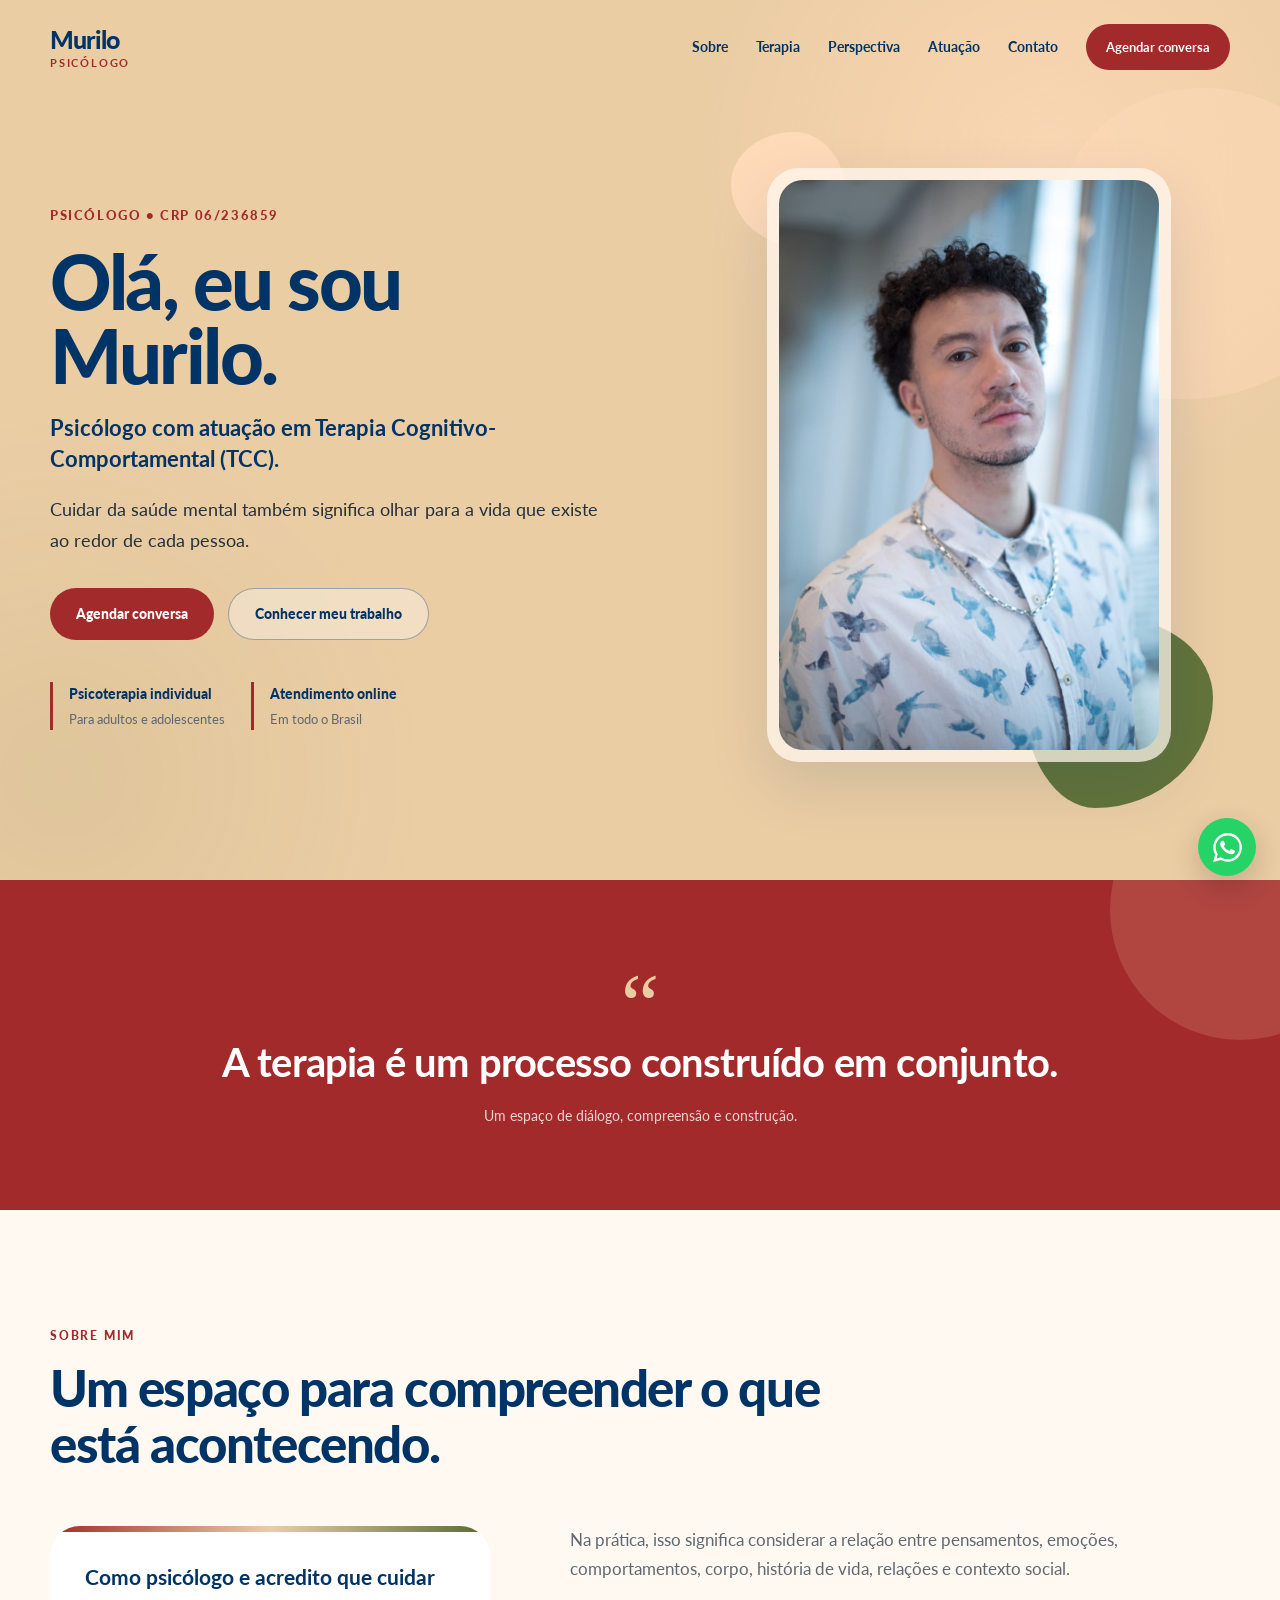
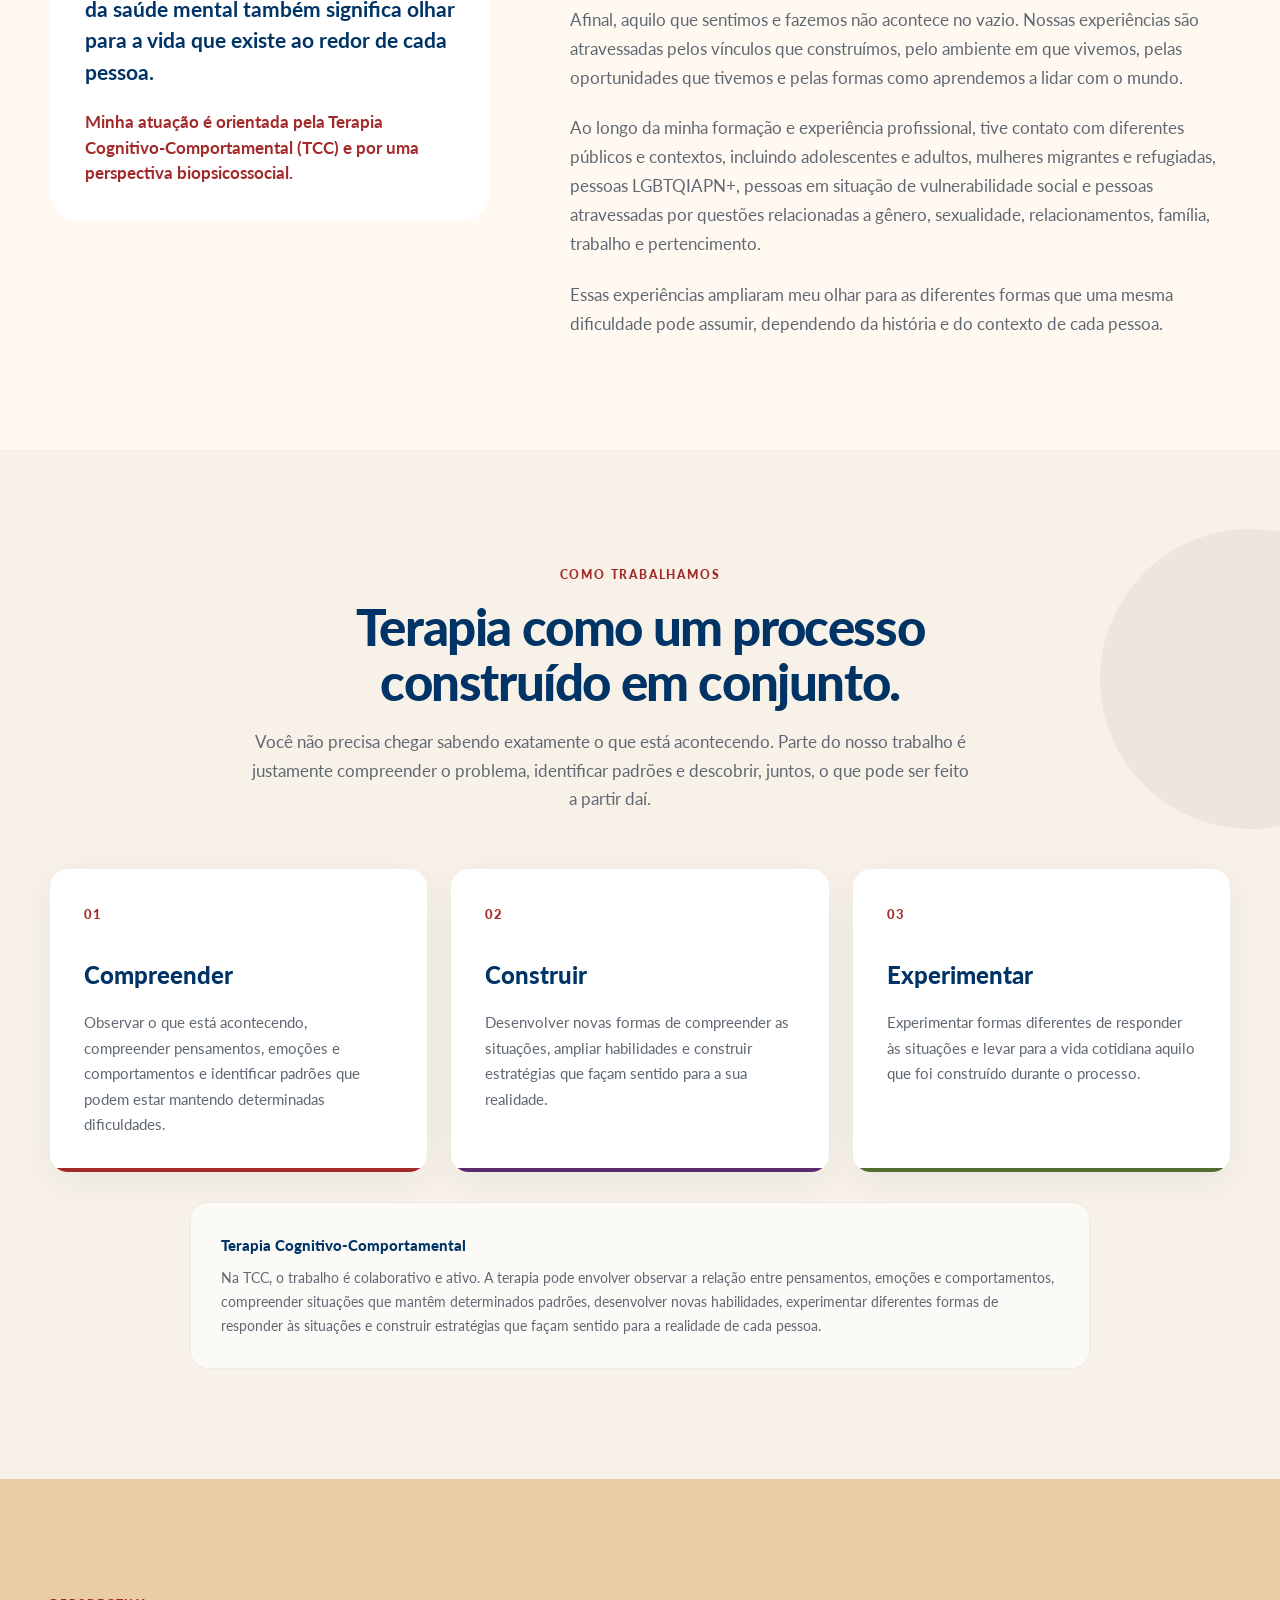
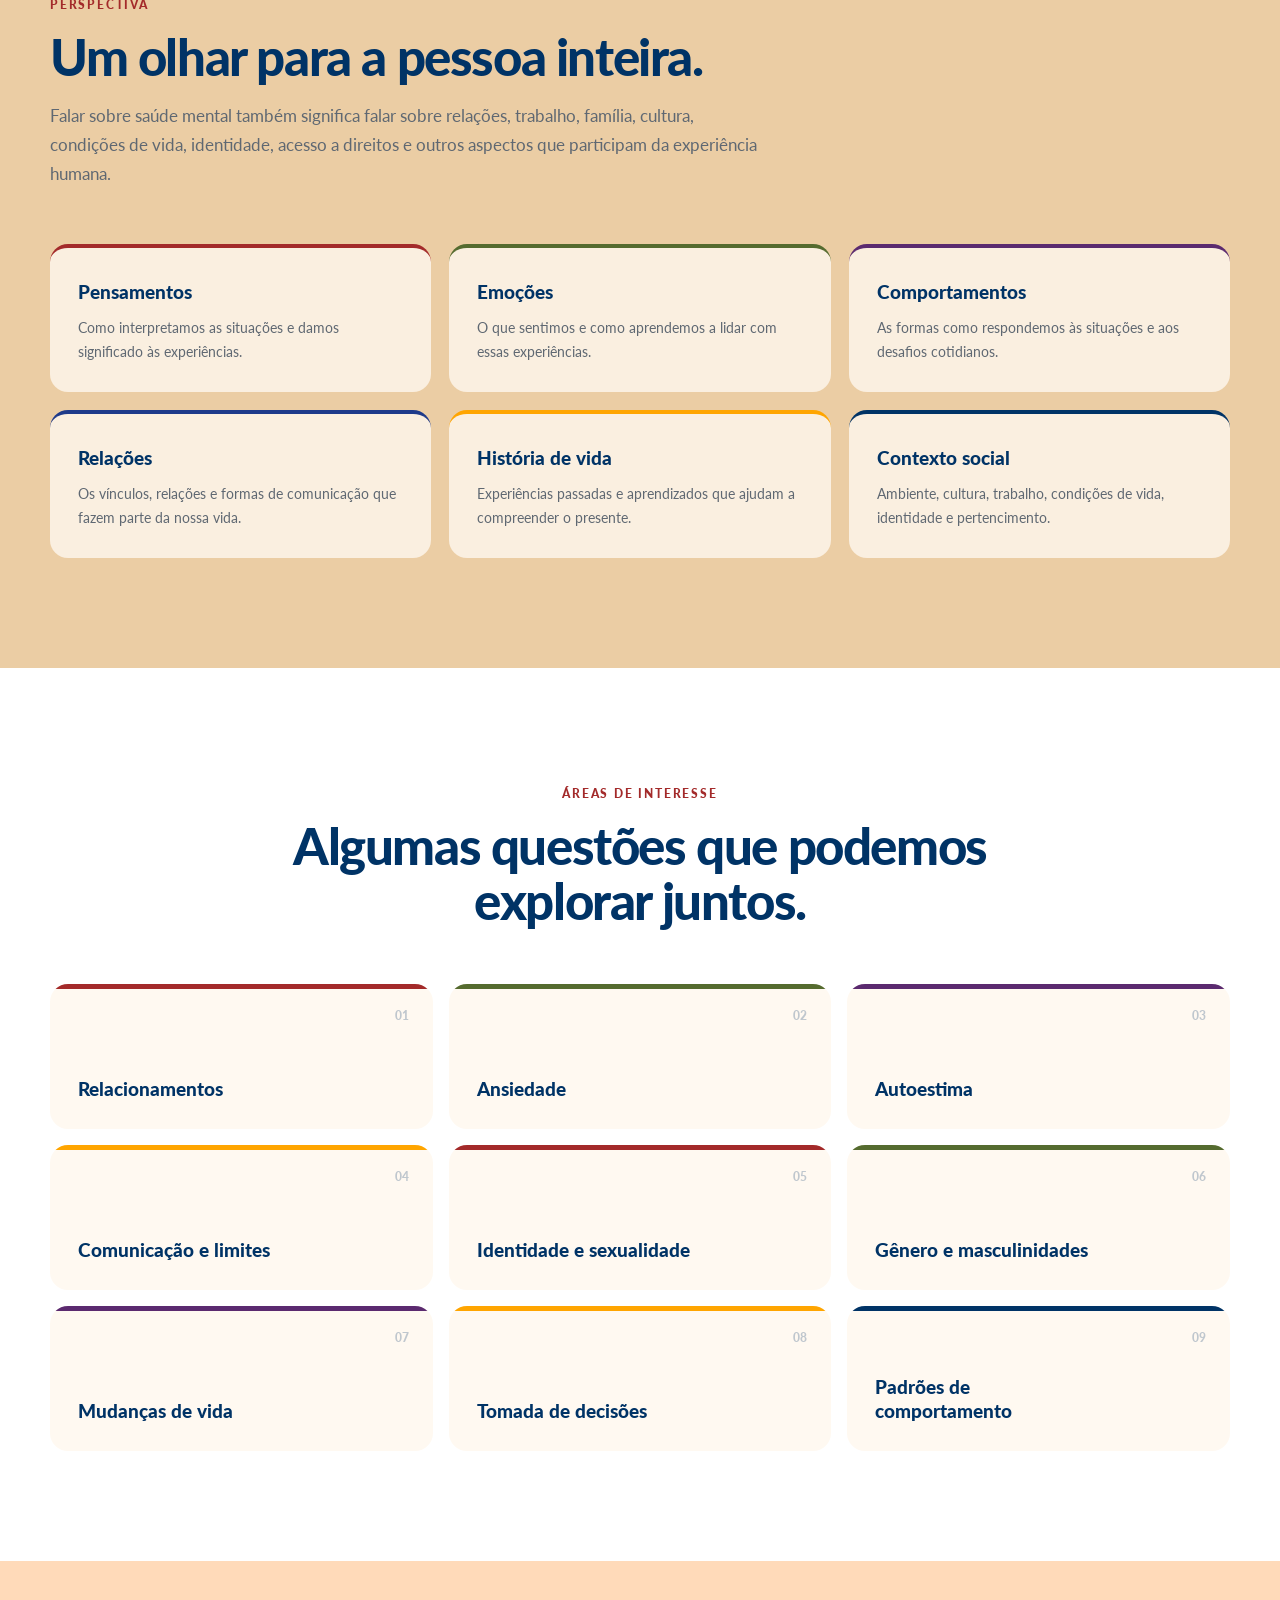
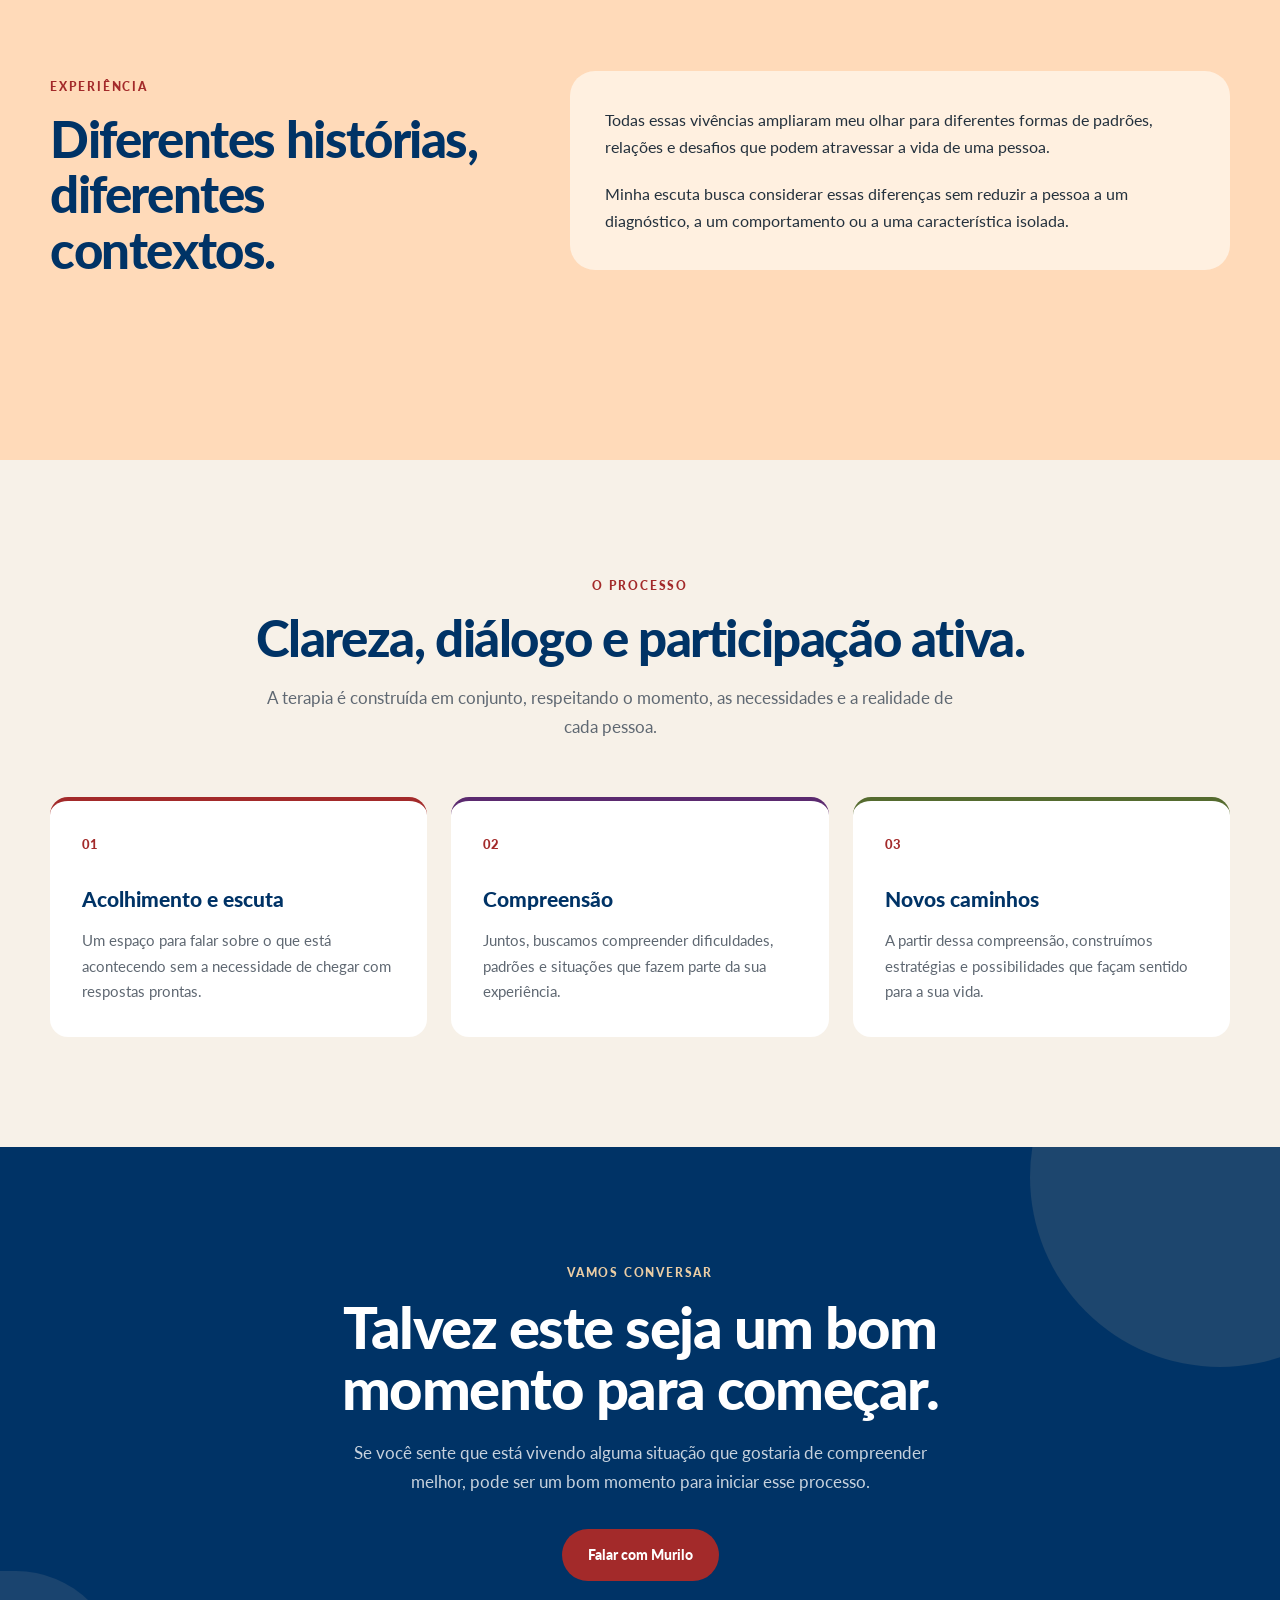
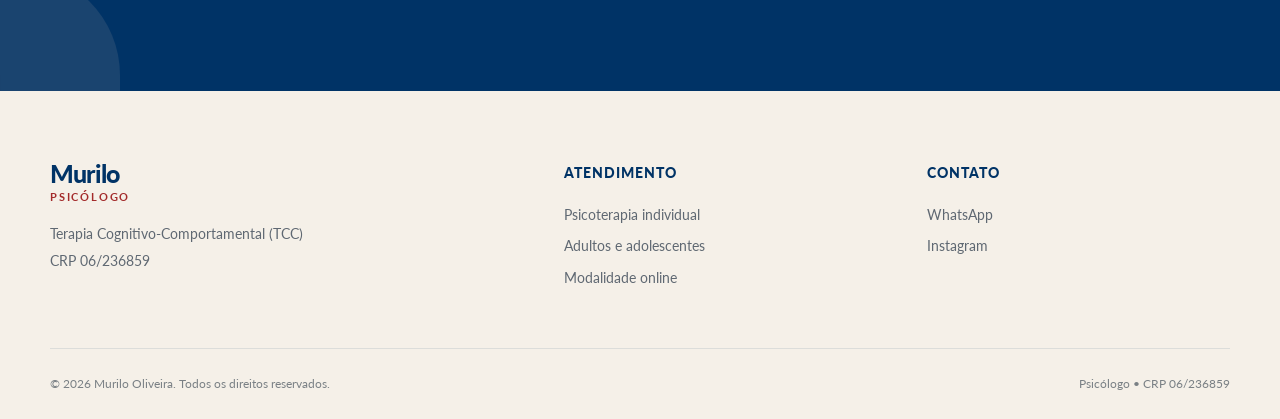
==== index.html @ cc729597 "Update index.html" ====
<!DOCTYPE html>
<html lang="pt-BR">
<head>
    <meta charset="UTF-8">
    <meta name="viewport" content="width=device-width, initial-scale=1.0">

    <title>Murilo Oliveira | Psicólogo</title>

    <meta
        name="description"
        content="Murilo Oliveira, psicólogo com atuação em Terapia Cognitivo-Comportamental (TCC). Psicoterapia online para adultos e adolescentes."
    >

    <meta name="theme-color" content="#003366">

    <link rel="preconnect" href="https://fonts.googleapis.com">
    <link rel="preconnect" href="https://fonts.gstatic.com" crossorigin>

    <link
        href="https://fonts.googleapis.com/css2?family=Lato:wght@300;400;700;900&display=swap"
        rel="stylesheet"
    >

    <link rel="stylesheet" href="estilo.css">
</head>

<body>

<header class="header">
    <div class="container header-content">

        <a href="#inicio" class="logo" aria-label="Murilo Oliveira - início">
            <span>Murilo</span>
            <small>Psicólogo</small>
        </a>

        <nav class="nav" aria-label="Navegação principal">
            <a href="#sobre">Sobre</a>
            <a href="#terapia">Terapia</a>
            <a href="#perspectiva">Perspectiva</a>
            <a href="#atuacao">Atuação</a>
            <a href="#contato">Contato</a>

            <a
                href="https://wa.me/5511911927565?text=Ol%C3%A1%2C%20Murilo.%20Gostaria%20de%20saber%20mais%20sobre%20a%20psicoterapia."
                class="nav-cta"
                target="_blank"
                rel="noopener noreferrer"
            >
                Agendar conversa
            </a>
        </nav>

    </div>
</header>

<main>

<!-- HERO -->
<section class="hero" id="inicio">

    <div class="container hero-grid">

        <div class="hero-content">

            <span class="eyebrow">
                Psicólogo • CRP 06/236859
            </span>

            <h1>
                Olá, eu sou Murilo.
            </h1>

            <p class="hero-subtitle">
                Psicólogo com atuação em Terapia Cognitivo-Comportamental (TCC).
            </p>

            <p class="hero-text">
                Cuidar da saúde mental também significa olhar para a vida que existe ao redor de cada pessoa.
            </p>

            <div class="hero-actions">

                <a
                    href="https://wa.me/5511911927565?text=Ol%C3%A1%2C%20Murilo.%20Gostaria%20de%20saber%20mais%20sobre%20a%20psicoterapia."
                    class="btn btn-primary"
                    target="_blank"
                    rel="noopener noreferrer"
                >
                    Agendar conversa
                </a>

                <a href="#sobre" class="btn btn-secondary">
                    Conhecer meu trabalho
                </a>

            </div>

            <div class="hero-info">

                <div>
                    <strong>Psicoterapia individual</strong>
                    <span>Para adultos e adolescentes</span>
                </div>

                <div>
                    <strong>Atendimento online</strong>
                    <span>Em todo o Brasil</span>
                </div>

            </div>

        </div>


        <div class="hero-image">

            <div class="image-wrapper">

                <div class="organic-shape organic-shape-back"></div>
                <div class="organic-shape organic-shape-front"></div>

                <div class="image-frame">

                    <img
                        src="murilo-psicologo.jpeg"
                        alt="Murilo Oliveira, psicólogo"
                    >

                </div>

            </div>

        </div>

    </div>

</section>


<!-- FRASE -->
<section class="quote-section">

    <div class="container">

        <div class="quote-inner">

            <div class="quote-mark" aria-hidden="true">
                “
            </div>

            <blockquote>
                A terapia é um processo construído em conjunto.
            </blockquote>

            <cite>
                Um espaço de diálogo, compreensão e construção.
            </cite>

        </div>

    </div>

</section>


<!-- SOBRE -->
<section class="section about-section" id="sobre">

    <div class="container">

        <div class="section-heading">

            <span class="section-label">
                Sobre mim
            </span>

            <h2>
                Um espaço para compreender o que está acontecendo.
            </h2>

        </div>


        <div class="about-content">

            <div class="about-intro">

                <p>
                    Como psicólogo e acredito que cuidar da saúde mental também significa olhar para a vida que existe ao redor de cada pessoa.
                </p>

                <p>
                    Minha atuação é orientada pela Terapia Cognitivo-Comportamental (TCC) e por uma perspectiva biopsicossocial.
                </p>

            </div>


            <div class="about-text">

                <p>
                    Na prática, isso significa considerar a relação entre pensamentos, emoções, comportamentos, corpo, história de vida, relações e contexto social.
                </p>

                <p>
                    Afinal, aquilo que sentimos e fazemos não acontece no vazio. Nossas experiências são atravessadas pelos vínculos que construímos, pelo ambiente em que vivemos, pelas oportunidades que tivemos e pelas formas como aprendemos a lidar com o mundo.
                </p>

                <p>
                    Ao longo da minha formação e experiência profissional, tive contato com diferentes públicos e contextos, incluindo adolescentes e adultos, mulheres migrantes e refugiadas, pessoas LGBTQIAPN+, pessoas em situação de vulnerabilidade social e pessoas atravessadas por questões relacionadas a gênero, sexualidade, relacionamentos, família, trabalho e pertencimento.
                </p>

                <p>
                    Essas experiências ampliaram meu olhar para as diferentes formas que uma mesma dificuldade pode assumir, dependendo da história e do contexto de cada pessoa.
                </p>

            </div>

        </div>

    </div>

</section>


<!-- TERAPIA -->
<section class="section therapy-section" id="terapia">

    <div class="container">

        <div class="section-heading centered">

            <span class="section-label">
                Como trabalhamos
            </span>

            <h2>
                Terapia como um processo construído em conjunto.
            </h2>

            <p>
                Você não precisa chegar sabendo exatamente o que está acontecendo. Parte do nosso trabalho é justamente compreender o problema, identificar padrões e descobrir, juntos, o que pode ser feito a partir daí.
            </p>

        </div>


        <div class="cards-grid">

            <article class="card">

                <span class="card-number">
                    01
                </span>

                <h3>
                    Compreender
                </h3>

                <p>
                    Observar o que está acontecendo, compreender pensamentos, emoções e comportamentos e identificar padrões que podem estar mantendo determinadas dificuldades.
                </p>

            </article>


            <article class="card">

                <span class="card-number">
                    02
                </span>

                <h3>
                    Construir
                </h3>

                <p>
                    Desenvolver novas formas de compreender as situações, ampliar habilidades e construir estratégias que façam sentido para a sua realidade.
                </p>

            </article>


            <article class="card">

                <span class="card-number">
                    03
                </span>

                <h3>
                    Experimentar
                </h3>

                <p>
                    Experimentar formas diferentes de responder às situações e levar para a vida cotidiana aquilo que foi construído durante o processo.
                </p>

            </article>

        </div>


        <div class="therapy-note">

            <strong>
                Terapia Cognitivo-Comportamental
            </strong>

            <p>
                Na TCC, o trabalho é colaborativo e ativo. A terapia pode envolver observar a relação entre pensamentos, emoções e comportamentos, compreender situações que mantêm determinados padrões, desenvolver novas habilidades, experimentar diferentes formas de responder às situações e construir estratégias que façam sentido para a realidade de cada pessoa.
            </p>

        </div>

    </div>

</section>


<!-- PERSPECTIVA -->
<section class="section perspective-section" id="perspectiva">

    <div class="container">

        <div class="section-heading">

            <span class="section-label">
                Perspectiva
            </span>

            <h2>
                Um olhar para a pessoa inteira.
            </h2>

            <p>
                Falar sobre saúde mental também significa falar sobre relações, trabalho, família, cultura, condições de vida, identidade, acesso a direitos e outros aspectos que participam da experiência humana.
            </p>

        </div>


        <div class="perspective-grid">

            <div class="perspective-item">
                <h3>Pensamentos</h3>
                <p>Como interpretamos as situações e damos significado às experiências.</p>
            </div>

            <div class="perspective-item">
                <h3>Emoções</h3>
                <p>O que sentimos e como aprendemos a lidar com essas experiências.</p>
            </div>

            <div class="perspective-item">
                <h3>Comportamentos</h3>
                <p>As formas como respondemos às situações e aos desafios cotidianos.</p>
            </div>

            <div class="perspective-item">
                <h3>Relações</h3>
                <p>Os vínculos, relações e formas de comunicação que fazem parte da nossa vida.</p>
            </div>

            <div class="perspective-item">
                <h3>História de vida</h3>
                <p>Experiências passadas e aprendizados que ajudam a compreender o presente.</p>
            </div>

            <div class="perspective-item">
                <h3>Contexto social</h3>
                <p>Ambiente, cultura, trabalho, condições de vida, identidade e pertencimento.</p>
            </div>

        </div>

    </div>

</section>


<!-- ATUAÇÃO -->
<section class="section areas-section" id="atuacao">

    <div class="container">

        <div class="section-heading centered">

            <span class="section-label">
                Áreas de interesse
            </span>

            <h2>
                Algumas questões que podemos explorar juntos.
            </h2>

        </div>


        <div class="areas-grid">

            <div class="area-item">
                <span>01</span>
                <h3>Relacionamentos</h3>
            </div>

            <div class="area-item">
                <span>02</span>
                <h3>Ansiedade</h3>
            </div>

            <div class="area-item">
                <span>03</span>
                <h3>Autoestima</h3>
            </div>

            <div class="area-item">
                <span>04</span>
                <h3>Comunicação e limites</h3>
            </div>

            <div class="area-item">
                <span>05</span>
                <h3>Identidade e sexualidade</h3>
            </div>

            <div class="area-item">
                <span>06</span>
                <h3>Gênero e masculinidades</h3>
            </div>

            <div class="area-item">
                <span>07</span>
                <h3>Mudanças de vida</h3>
            </div>

            <div class="area-item">
                <span>08</span>
                <h3>Tomada de decisões</h3>
            </div>

            <div class="area-item">
                <span>09</span>
                <h3>Padrões de comportamento</h3>
            </div>

        </div>

    </div>

</section>


<!-- EXPERIÊNCIA -->
<section class="section experience-section">

    <div class="container experience-grid">

        <div class="section-heading">

            <span class="section-label">
                Experiência
            </span>

            <h2>
                Diferentes histórias, diferentes contextos.
            </h2>

        </div>


        <div class="experience-content">

            <p>
                Todas essas vivências ampliaram meu olhar para diferentes formas de padrões, 
                relações e desafios que podem atravessar a vida de uma pessoa.
            </p>

            <p>
                Minha escuta busca considerar essas diferenças sem reduzir a pessoa a um diagnóstico, a um comportamento ou a uma característica isolada.
            </p>

        </div>

    </div>

</section>


<!-- PROCESSO -->
<section class="section process-section">

    <div class="container">

        <div class="section-heading centered">

            <span class="section-label">
                O processo
            </span>

            <h2>
                Clareza, diálogo e participação ativa.
            </h2>

            <p>
                A terapia é construída em conjunto, respeitando o momento, as necessidades e a realidade de cada pessoa.
            </p>

        </div>


        <div class="process-grid">

            <div class="process-item">

                <span class="process-number">
                    01
                </span>

                <h3>
                    Acolhimento e escuta
                </h3>

                <p>
                    Um espaço para falar sobre o que está acontecendo sem a necessidade de chegar com respostas prontas.
                </p>

            </div>


            <div class="process-item">

                <span class="process-number">
                    02
                </span>

                <h3>
                    Compreensão
                </h3>

                <p>
                    Juntos, buscamos compreender dificuldades, padrões e situações que fazem parte da sua experiência.
                </p>

            </div>


            <div class="process-item">

                <span class="process-number">
                    03
                </span>

                <h3>
                    Novos caminhos
                </h3>

                <p>
                    A partir dessa compreensão, construímos estratégias e possibilidades que façam sentido para a sua vida.
                </p>

            </div>

        </div>

    </div>

</section>


<!-- CTA -->
<section class="cta-section" id="contato">

    <div class="container">

        <div class="cta-content">

            <span class="section-label">
                Vamos conversar
            </span>

            <h2>
                Talvez este seja um bom momento para começar.
            </h2>

            <p>
                Se você sente que está vivendo alguma situação que gostaria de compreender melhor, pode ser um bom momento para iniciar esse processo.
            </p>

            <a
                href="https://wa.me/5511911927565?text=Ol%C3%A1%2C%20Murilo.%20Gostaria%20de%20saber%20mais%20sobre%20a%20psicoterapia."
                class="btn btn-light"
                target="_blank"
                rel="noopener noreferrer"
            >
                Falar com Murilo
            </a>

        </div>

    </div>

</section>

</main>


<!-- FOOTER -->
<footer class="footer">

    <div class="container footer-content">

        <div class="footer-brand">

            <a
                href="#inicio"
                class="logo footer-logo"
                aria-label="Voltar ao início"
            >
                <span>Murilo</span>
                <small>Psicólogo</small>
            </a>

            <p>
                Terapia Cognitivo-Comportamental (TCC)
            </p>

            <p>
                CRP 06/236859
            </p>

        </div>


        <div class="footer-column">

            <h3>
                Atendimento
            </h3>

            <p>
                Psicoterapia individual
            </p>

            <p>
                Adultos e adolescentes
            </p>

            <p>
                Modalidade online
            </p>

        </div>


        <div class="footer-column">

            <h3>
                Contato
            </h3>

            <a
                href="https://wa.me/5511911927565?text=Ol%C3%A1%2C%20Murilo.%20Gostaria%20de%20saber%20mais%20sobre%20a%20psicoterapia."
                target="_blank"
                rel="noopener noreferrer"
            >
                WhatsApp
            </a>

            <a
                href="https://www.instagram.com/psicomurillo.c.oliveira/"
                target="_blank"
                rel="noopener noreferrer"
            >
                Instagram
            </a>

        </div>

    </div>


    <div class="container footer-bottom">

        <p>
            © 2026 Murilo Oliveira. Todos os direitos reservados.
        </p>

        <p>
            Psicólogo • CRP 06/236859
        </p>

    </div>

</footer>


<!-- WHATSAPP -->
<a
    href="https://wa.me/5511911927565?text=Ol%C3%A1%2C%20Murilo.%20Gostaria%20de%20saber%20mais%20sobre%20a%20psicoterapia."
    class="whatsapp-float"
    target="_blank"
    rel="noopener noreferrer"
    aria-label="Falar com Murilo pelo WhatsApp"
>

    <svg viewBox="0 0 24 24" aria-hidden="true">

        <path d="M20.52 3.48A11.86 11.86 0 0 0 12.08 0C5.54.22.22 5.32.22 11.86c0 2.09.55 4.13 1.59 5.93L.12 24l6.35-1.66a11.84 11.84 0 0 0 5.61 1.42h.01c6.53 0 11.85-5.32 11.85-11.86 0-3.17-1.23-6.15-3.42-8.42ZM12.09 21.76h-.01a9.87 9.87 0 0 1-5.03-1.38l-.36-.21-3.77.99 1.01-3.67-.23-.38a9.88 9.88 0 1 1 8.39 4.65Zm5.42-7.4c-.3-.15-1.77-.87-2.05-.97-.27-.1-.47-.15-.67.15-.2.3-.77.97-.95 1.17-.17.2-.35.22-.65.07-.3-.15-1.26-.46-2.4-1.48-.89-.79-1.49-1.77-1.66-2.07-.17-.3-.02-.46.13-.61.14-.14.3-.35.45-.52.15-.17.2-.3.3-.5.1-.2.05-.37-.02-.52-.07-.15-.67-1.62-.92-2.22-.24-.58-.49-.5-.67-.51h-.57c-.2 0-.52.07-.8.37-.27.3-1.04 1.02-1.04 2.49s1.07 2.89 1.22 3.09c.15.2 2.1 3.2 5.09 4.49.71.31 1.26.5 1.69.64.71.23 1.35.2 1.86.12.57-.09 1.77-.72 2.02-1.42.25-.7.25-1.3.17-1.42-.07-.12-.27-.2-.57-.35Z"/>

    </svg>

</a>


<script src="script.js"></script>

</body>
</html>
---- estilo.css ----
:root {
    --navy: #003366;
    --blue: #1E3A8A;
    --olive: #556B2F;
    --purple: #5B2A6F;
    --red: #A32A2A;
    --orange: #FFA500;
    --peach: #FFDAB9;
    --sand: #EBCDA4;

    --cream: #FFF9F1;
    --soft: #F7F1E8;
    --white: #FFFFFF;

    --text: #24313D;
    --text-light: #5F6872;

    --max-width: 1180px;
    --radius: 18px;
}


/* RESET */

* {
    margin: 0;
    padding: 0;
    box-sizing: border-box;
}


html {
    scroll-behavior: smooth;
}


body {
    font-family: 'Lato', sans-serif;
    background: var(--cream);
    color: var(--text);
    line-height: 1.7;
    overflow-x: hidden;
}


img {
    max-width: 100%;
}


a {
    color: inherit;
    text-decoration: none;
}


button,
a {
    -webkit-tap-highlight-color: transparent;
}


.container {
    width: min(100% - 48px, var(--max-width));
    margin: 0 auto;
}


/* HEADER */

.header {
    position: absolute;
    top: 0;
    left: 0;
    width: 100%;
    z-index: 100;
    padding: 24px 0;
}


.header-content {
    display: flex;
    align-items: center;
    justify-content: space-between;
    gap: 30px;
}


.logo {
    display: inline-flex;
    flex-direction: column;
    line-height: 1;
}


.logo span {
    font-size: 25px;
    font-weight: 900;
    color: var(--navy);
    letter-spacing: -0.8px;
}


.logo small {
    margin-top: 5px;
    font-size: 11px;
    font-weight: 700;
    color: var(--red);
    letter-spacing: 1.8px;
    text-transform: uppercase;
}


.nav {
    display: flex;
    align-items: center;
    gap: 28px;
}


.nav > a:not(.nav-cta) {
    position: relative;
    font-size: 14px;
    font-weight: 700;
    color: var(--navy);
}


.nav > a:not(.nav-cta)::after {
    content: "";
    position: absolute;
    left: 0;
    bottom: -6px;
    width: 0;
    height: 2px;
    background: var(--red);
    transition: width 0.25s ease;
}


.nav > a:not(.nav-cta):hover::after {
    width: 100%;
}


.nav-cta {
    padding: 12px 20px;
    border-radius: 999px;
    background: var(--red);
    color: var(--white);
    font-size: 13px;
    font-weight: 700;
    transition: all 0.25s ease;
}


.nav-cta:hover {
    background: var(--navy);
    transform: translateY(-2px);
}


/* HERO */

.hero {
    position: relative;
    min-height: 760px;
    display: flex;
    align-items: center;
    padding: 150px 0 100px;

    background:
        radial-gradient(
            circle at 82% 18%,
            rgba(255, 218, 185, 0.72) 0,
            rgba(255, 218, 185, 0) 27%
        ),
        radial-gradient(
            circle at 5% 88%,
            rgba(85, 107, 47, 0.08) 0,
            rgba(85, 107, 47, 0) 25%
        ),
        var(--sand);

    overflow: hidden;
}


.hero::before {
    content: "";
    position: absolute;
    width: 320px;
    height: 320px;

    border-radius:
        48% 52% 63% 37% /
        45% 38% 62% 55%;

    background: rgba(255, 218, 185, 0.45);

    right: -90px;
    top: 90px;

    transform: rotate(18deg);
}


.hero-grid {
    position: relative;
    z-index: 2;

    display: grid;
    grid-template-columns: 1.05fr 0.95fr;

    align-items: center;
    gap: 80px;
}


.hero-content {
    max-width: 620px;
}


.eyebrow {
    display: inline-block;
    margin-bottom: 18px;

    color: var(--red);

    font-size: 13px;
    font-weight: 900;

    letter-spacing: 1.6px;
    text-transform: uppercase;
}


.hero h1 {
    max-width: 600px;
    margin-bottom: 20px;

    color: var(--navy);

    font-size: clamp(48px, 6vw, 76px);
    font-weight: 900;

    line-height: 0.98;
    letter-spacing: -2.5px;
}


.hero-subtitle {
    max-width: 560px;
    margin-bottom: 20px;

    color: var(--navy);

    font-size: 22px;
    font-weight: 700;

    line-height: 1.4;
}


.hero-text {
    max-width: 560px;
    margin-bottom: 32px;

    color: var(--text);

    font-size: 18px;
    line-height: 1.7;
}


.hero-actions {
    display: flex;
    align-items: center;
    flex-wrap: wrap;

    gap: 14px;
    margin-bottom: 42px;
}


.btn {
    display: inline-flex;
    align-items: center;
    justify-content: center;

    min-height: 52px;
    padding: 0 26px;

    border-radius: 999px;

    font-size: 14px;
    font-weight: 900;

    transition: all 0.25s ease;
}


.btn-primary {
    background: var(--red);
    color: var(--white);
}


.btn-primary:hover {
    background: var(--navy);
    transform: translateY(-2px);
}


.btn-secondary {
    border: 1.5px solid rgba(0, 51, 102, 0.35);

    color: var(--navy);
    background: rgba(255, 255, 255, 0.35);
}


.btn-secondary:hover {
    background: var(--white);
    border-color: var(--navy);
}


.hero-info {
    display: flex;
    flex-wrap: wrap;
    gap: 26px;
}


.hero-info > div {
    position: relative;
    padding-left: 16px;

    border-left: 3px solid var(--red);
}


.hero-info strong {
    display: block;
    margin-bottom: 3px;

    color: var(--navy);

    font-size: 14px;
    font-weight: 900;
}


.hero-info span {
    display: block;

    color: var(--text-light);

    font-size: 13px;
}


/* FOTO */

.hero-image {
    display: flex;
    justify-content: center;
    align-items: center;
}


.image-wrapper {
    position: relative;

    width: min(100%, 440px);

    padding: 18px;
}


/*
    A foto não é mais cortada por uma máscara oval.
    Ela permanece inteira.
*/

.image-frame {
    position: relative;

    width: 100%;

    display: flex;
    justify-content: center;
    align-items: center;

    padding: 12px;

    border-radius: 32px;

    background: rgba(255, 249, 241, 0.72);

    box-shadow:
        0 24px 60px rgba(0, 51, 102, 0.13);

    overflow: hidden;
}


.image-frame img {
    display: block;

    width: 100%;
    height: auto;

    max-height: 620px;

    object-fit: contain;
    object-position: center;

    border-radius: 24px;
}


/*
    Elementos orgânicos ficam ATRÁS da foto.
    Não interferem no enquadramento.
*/

.organic-shape {
    position: absolute;
    z-index: -1;
    pointer-events: none;
}


.organic-shape-back {
    width: 190px;
    height: 190px;

    right: -24px;
    bottom: -28px;

    border-radius:
        48% 52% 62% 38% /
        40% 42% 58% 60%;

    background: var(--olive);

    opacity: 0.9;
}


.organic-shape-front {
    width: 115px;
    height: 115px;

    left: -18px;
    top: -18px;

    border-radius:
        55% 45% 38% 62% /
        45% 55% 45% 55%;

    background: var(--peach);
}


/* FRASE */

.quote-section {
    position: relative;

    padding: 82px 0;

    background: var(--red);

    overflow: hidden;
}


.quote-section::after {
    content: "";

    position: absolute;

    width: 260px;
    height: 260px;

    right: -90px;
    top: -100px;

    border-radius: 50%;

    background: rgba(255, 218, 185, 0.15);
}


.quote-inner {
    position: relative;
    z-index: 2;

    max-width: 850px;

    margin: 0 auto;

    text-align: center;
}


.quote-mark {
    margin-bottom: -12px;

    color: var(--sand);

    font-family: Georgia, serif;

    font-size: 86px;
    line-height: 1;
}


.quote-inner blockquote {
    color: var(--white);

    font-size: clamp(26px, 4vw, 40px);
    font-weight: 700;

    line-height: 1.3;

    letter-spacing: -0.8px;
}


.quote-inner cite {
    display: block;

    margin-top: 16px;

    color: rgba(255, 255, 255, 0.8);

    font-size: 14px;
    font-style: normal;
}


/* SEÇÕES */

.section {
    padding: 110px 0;
}


.section-heading {
    max-width: 780px;

    margin-bottom: 55px;
}


.section-heading.centered {
    margin-right: auto;
    margin-left: auto;

    text-align: center;
}


.section-label {
    display: inline-block;

    margin-bottom: 14px;

    color: var(--red);

    font-size: 12px;
    font-weight: 900;

    letter-spacing: 1.8px;
    text-transform: uppercase;
}


.section-heading h2 {
    margin-bottom: 18px;

    color: var(--navy);

    font-size: clamp(34px, 4vw, 52px);
    font-weight: 900;

    line-height: 1.08;

    letter-spacing: -1.4px;
}


.section-heading p {
    max-width: 720px;

    color: var(--text-light);

    font-size: 17px;
}


/* SOBRE */

.about-section {
    background: var(--cream);
}


.about-content {
    display: grid;

    grid-template-columns: 0.8fr 1.2fr;

    gap: 80px;

    align-items: start;
}


.about-intro {
    position: relative;

    padding: 35px;

    border-radius: 30px;

    background: var(--white);

    overflow: hidden;
}


.about-intro::before {
    content: "";

    position: absolute;

    left: 0;
    top: 0;

    width: 100%;
    height: 6px;

    background: linear-gradient(
        90deg,
        var(--red),
        var(--sand),
        var(--olive)
    );
}


.about-intro p {
    color: var(--navy);

    font-size: 21px;
    font-weight: 700;

    line-height: 1.5;
}


.about-intro p + p {
    margin-top: 22px;

    color: var(--red);

    font-size: 17px;
}


.about-text {
    max-width: 700px;
}


.about-text p {
    color: var(--text-light);

    font-size: 17px;
}


.about-text p + p {
    margin-top: 22px;
}


/* TERAPIA */

.therapy-section {
    position: relative;

    background: var(--soft);

    overflow: hidden;
}


.therapy-section::before {
    content: "";

    position: absolute;

    width: 300px;
    height: 300px;

    right: -120px;
    top: 80px;

    border-radius: 50%;

    background: rgba(91, 42, 111, 0.06);
}


.cards-grid {
    position: relative;
    z-index: 2;

    display: grid;

    grid-template-columns: repeat(3, 1fr);

    gap: 24px;
}


.card {
    position: relative;

    padding: 34px;

    border-radius: var(--radius);

    background: var(--white);

    box-shadow:
        0 10px 35px rgba(0, 51, 102, 0.06);

    overflow: hidden;
}


.card::after {
    content: "";

    position: absolute;

    left: 0;
    bottom: 0;

    width: 100%;
    height: 4px;

    background: var(--red);
}


.card:nth-child(2)::after {
    background: var(--purple);
}


.card:nth-child(3)::after {
    background: var(--olive);
}


.card-number {
    display: block;

    margin-bottom: 30px;

    color: var(--red);

    font-size: 13px;
    font-weight: 900;

    letter-spacing: 1px;
}


.card h3 {
    margin-bottom: 14px;

    color: var(--navy);

    font-size: 24px;
    font-weight: 900;
}


.card p {
    color: var(--text-light);

    font-size: 15px;
}


.therapy-note {
    position: relative;
    z-index: 2;

    max-width: 900px;

    margin: 30px auto 0;

    padding: 30px;

    border-radius: var(--radius);

    background: rgba(255, 255, 255, 0.65);

    border: 1px solid rgba(0, 51, 102, 0.08);
}


.therapy-note strong {
    display: block;

    margin-bottom: 8px;

    color: var(--navy);

    font-size: 15px;
    font-weight: 900;
}


.therapy-note p {
    color: var(--text-light);

    font-size: 14px;
}


/* PERSPECTIVA */

.perspective-section {
    background: var(--sand);
}


.perspective-grid {
    display: grid;

    grid-template-columns: repeat(3, 1fr);

    gap: 18px;
}


.perspective-item {
    padding: 28px;

    border-radius: var(--radius);

    background: rgba(255, 249, 241, 0.78);

    border-top: 4px solid var(--red);
}


.perspective-item:nth-child(2) {
    border-top-color: var(--olive);
}


.perspective-item:nth-child(3) {
    border-top-color: var(--purple);
}


.perspective-item:nth-child(4) {
    border-top-color: var(--blue);
}


.perspective-item:nth-child(5) {
    border-top-color: var(--orange);
}


.perspective-item:nth-child(6) {
    border-top-color: var(--navy);
}


.perspective-item h3 {
    margin-bottom: 8px;

    color: var(--navy);

    font-size: 19px;
    font-weight: 900;
}


.perspective-item p {
    color: var(--text-light);

    font-size: 14px;
}


/* ÁREAS */

.areas-section {
    background: var(--white);
}


.areas-grid {
    display: grid;

    grid-template-columns: repeat(3, 1fr);

    gap: 16px;
}


.area-item {
    position: relative;

    min-height: 145px;

    display: flex;
    flex-direction: column;
    justify-content: flex-end;

    padding: 28px;

    border-radius: var(--radius);

    background: var(--cream);

    overflow: hidden;
}


.area-item::before {
    content: "";

    position: absolute;

    left: 0;
    top: 0;

    width: 100%;
    height: 5px;

    background: var(--red);
}


.area-item:nth-child(2)::before {
    background: var(--olive);
}


.area-item:nth-child(3)::before {
    background: var(--purple);
}


.area-item:nth-child(4)::before {
    background: var(--orange);
}


.area-item:nth-child(5)::before {
    background: var(--red);
}


.area-item:nth-child(6)::before {
    background: var(--olive);
}


.area-item:nth-child(7)::before {
    background: var(--purple);
}


.area-item:nth-child(8)::before {
    background: var(--orange);
}


.area-item:nth-child(9)::before {
    background: var(--navy);
}


.area-item span {
    position: absolute;

    top: 22px;
    right: 24px;

    color: rgba(0, 51, 102, 0.25);

    font-size: 12px;
    font-weight: 900;
}


.area-item h3 {
    max-width: 230px;

    color: var(--navy);

    font-size: 19px;
    font-weight: 900;

    line-height: 1.25;
}


/* EXPERIÊNCIA */

.experience-section {
    background: var(--peach);
}


.experience-grid {
    display: grid;

    grid-template-columns: 0.8fr 1.2fr;

    gap: 80px;

    align-items: start;
}


.experience-content {
    padding: 35px;

    border-radius: 25px;

    background: rgba(255, 249, 241, 0.7);
}


.experience-content p {
    color: var(--text);

    font-size: 16px;
}


.experience-content p + p {
    margin-top: 20px;
}


/* PROCESSO */

.process-section {
    position: relative;

    background: var(--soft);
}


.process-grid {
    display: grid;

    grid-template-columns: repeat(3, 1fr);

    gap: 24px;
}


.process-item {
    padding: 32px;

    border-radius: var(--radius);

    background: var(--white);

    border-top: 4px solid var(--red);
}


.process-item:nth-child(2) {
    border-top-color: var(--purple);
}


.process-item:nth-child(3) {
    border-top-color: var(--olive);
}


.process-number {
    display: block;

    margin-bottom: 26px;

    color: var(--red);

    font-size: 13px;
    font-weight: 900;
}


.process-item h3 {
    margin-bottom: 12px;

    color: var(--navy);

    font-size: 21px;
    font-weight: 900;
}


.process-item p {
    color: var(--text-light);

    font-size: 15px;
}


/* CTA */

.cta-section {
    position: relative;

    padding: 110px 0;

    background: var(--navy);

    overflow: hidden;
}


.cta-section::before {
    content: "";

    position: absolute;

    width: 380px;
    height: 380px;

    right: -130px;
    top: -160px;

    border-radius: 50%;

    background: rgba(235, 205, 164, 0.12);
}


.cta-section::after {
    content: "";

    position: absolute;

    width: 220px;
    height: 220px;

    left: -100px;
    bottom: -100px;

    border-radius:
        48% 52% 38% 62%;

    background: rgba(255, 218, 185, 0.1);
}


.cta-content {
    position: relative;
    z-index: 2;

    max-width: 750px;

    margin: 0 auto;

    text-align: center;
}


.cta-content .section-label {
    color: var(--sand);
}


.cta-content h2 {
    margin-bottom: 20px;

    color: var(--white);

    font-size: clamp(35px, 5vw, 58px);
    font-weight: 900;

    line-height: 1.05;

    letter-spacing: -1.5px;
}


.cta-content p {
    max-width: 620px;

    margin: 0 auto 32px;

    color: rgba(255, 255, 255, 0.78);

    font-size: 17px;
}


.btn-light {
    background: var(--red);
    color: var(--white);
}


.btn-light:hover {
    background: var(--peach);

    color: var(--navy);

    transform: translateY(-2px);
}


/* FOOTER */

.footer {
    padding: 70px 0 25px;

    background: #F5F0E8;
}


.footer-content {
    display: grid;

    grid-template-columns: 1.5fr 1fr 1fr;

    gap: 60px;

    padding-bottom: 50px;
}


.footer-logo {
    margin-bottom: 20px;
}


.footer-brand p {
    color: var(--text-light);

    font-size: 14px;
}


.footer-brand p + p {
    margin-top: 3px;
}


.footer-column h3 {
    margin-bottom: 18px;

    color: var(--navy);

    font-size: 14px;
    font-weight: 900;

    text-transform: uppercase;

    letter-spacing: 1px;
}


.footer-column p,
.footer-column a {
    display: block;

    margin-bottom: 8px;

    color: var(--text-light);

    font-size: 14px;
}


.footer-column a:hover {
    color: var(--red);
}


.footer-bottom {
    display: flex;

    justify-content: space-between;

    gap: 20px;

    padding-top: 25px;

    border-top: 1px solid rgba(0, 51, 102, 0.1);
}


.footer-bottom p {
    color: #7A8085;

    font-size: 12px;
}


/* WHATSAPP */

.whatsapp-float {
    position: fixed;

    right: 24px;
    bottom: 24px;

    z-index: 200;

    width: 58px;
    height: 58px;

    display: flex;
    align-items: center;
    justify-content: center;

    border-radius: 50%;

    background: #25D366;

    box-shadow:
        0 10px 30px rgba(0, 0, 0, 0.18);

    transition:
        transform 0.25s ease,
        box-shadow 0.25s ease;
}


.whatsapp-float:hover {
    transform: translateY(-4px);

    box-shadow:
        0 14px 35px rgba(0, 0, 0, 0.22);
}


.whatsapp-float svg {
    width: 29px;
    height: 29px;

    fill: var(--white);
}


/* TABLET */

@media (max-width: 1000px) {

    .header {
        position: relative;

        background: var(--sand);
    }


    .header-content {
        flex-direction: column;

        gap: 20px;
    }


    .nav {
        width: 100%;

        justify-content: center;

        flex-wrap: wrap;

        gap: 16px 22px;
    }


    .hero {
        min-height: auto;

        padding: 90px 0 80px;
    }


    .hero-grid {
        grid-template-columns: 1fr;

        gap: 60px;
    }


    .hero-content {
        max-width: 760px;

        margin: 0 auto;

        text-align: center;
    }


    .hero-text,
    .hero-subtitle {
        margin-right: auto;
        margin-left: auto;
    }


    .hero-actions,
    .hero-info {
        justify-content: center;
    }


    .hero-image {
        max-width: 560px;

        width: 100%;

        margin: 0 auto;
    }


    .image-frame {
        padding: 10px;
    }


    .about-content,
    .experience-grid {
        grid-template-columns: 1fr;

        gap: 40px;
    }


    .section-heading {
        margin-bottom: 42px;
    }

}


/* MOBILE */

@media (max-width: 760px) {

    .container {
        width: min(100% - 32px, var(--max-width));
    }


    .header {
        padding: 20px 0;
    }


    .logo span {
        font-size: 23px;
    }


    .nav {
        gap: 12px 16px;
    }


    .nav > a:not(.nav-cta) {
        font-size: 13px;
    }


    .nav-cta {
        padding: 10px 16px;

        font-size: 12px;
    }


    .hero {
        padding: 70px 0 70px;
    }


    .hero h1 {
        font-size: clamp(42px, 13vw, 62px);

        letter-spacing: -2px;
    }


    .hero-subtitle {
        font-size: 19px;
    }


    .hero-text {
        font-size: 16px;
    }


    .hero-info {
        flex-direction: column;

        align-items: center;

        gap: 18px;
    }


    .hero-info > div {
        text-align: left;
    }


    .image-wrapper {
        padding: 12px;
    }


    .image-frame {
        padding: 8px;

        border-radius: 24px;
    }


    .image-frame img {
        border-radius: 18px;

        max-height: none;
    }


    .organic-shape-back {
        width: 130px;
        height: 130px;

        right: -10px;
        bottom: -15px;
    }


    .organic-shape-front {
        width: 85px;
        height: 85px;

        left: -10px;
        top: -10px;
    }


    .section {
        padding: 80px 0;
    }


    .section-heading h2 {
        font-size: 34px;
    }


    .section-heading p {
        font-size: 16px;
    }


    .cards-grid,
    .perspective-grid,
    .areas-grid,
    .process-grid {
        grid-template-columns: 1fr;
    }


    .card,
    .perspective-item,
    .area-item,
    .process-item {
        padding: 28px;
    }


    .experience-content,
    .about-intro {
        padding: 28px;
    }


    .cta-section {
        padding: 85px 0;
    }


    .cta-content h2 {
        font-size: 38px;
    }


    .footer-content {
        grid-template-columns: 1fr;

        gap: 35px;
    }


    .footer-bottom {
        flex-direction: column;

        gap: 8px;
    }


    .whatsapp-float {
        right: 18px;
        bottom: 18px;

        width: 54px;
        height: 54px;
    }

}


/* CELULARES PEQUENOS */

@media (max-width: 480px) {

    .nav {
        gap: 10px 14px;
    }


    .nav > a:not(.nav-cta) {
        font-size: 12px;
    }


    .hero h1 {
        font-size: 43px;
    }


    .hero-actions {
        flex-direction: column;

        width: 100%;
    }


    .hero-actions .btn {
        width: 100%;
    }


    .quote-section {
        padding: 65px 0;
    }


    .quote-inner blockquote {
        font-size: 27px;
    }


    .section-heading h2 {
        font-size: 31px;
    }


    .cta-content h2 {
        font-size: 34px;
    }


    .image-wrapper {
        padding: 8px;
    }


    .image-frame {
        padding: 6px;

        border-radius: 20px;
    }


    .image-frame img {
        border-radius: 16px;
    }

}
```
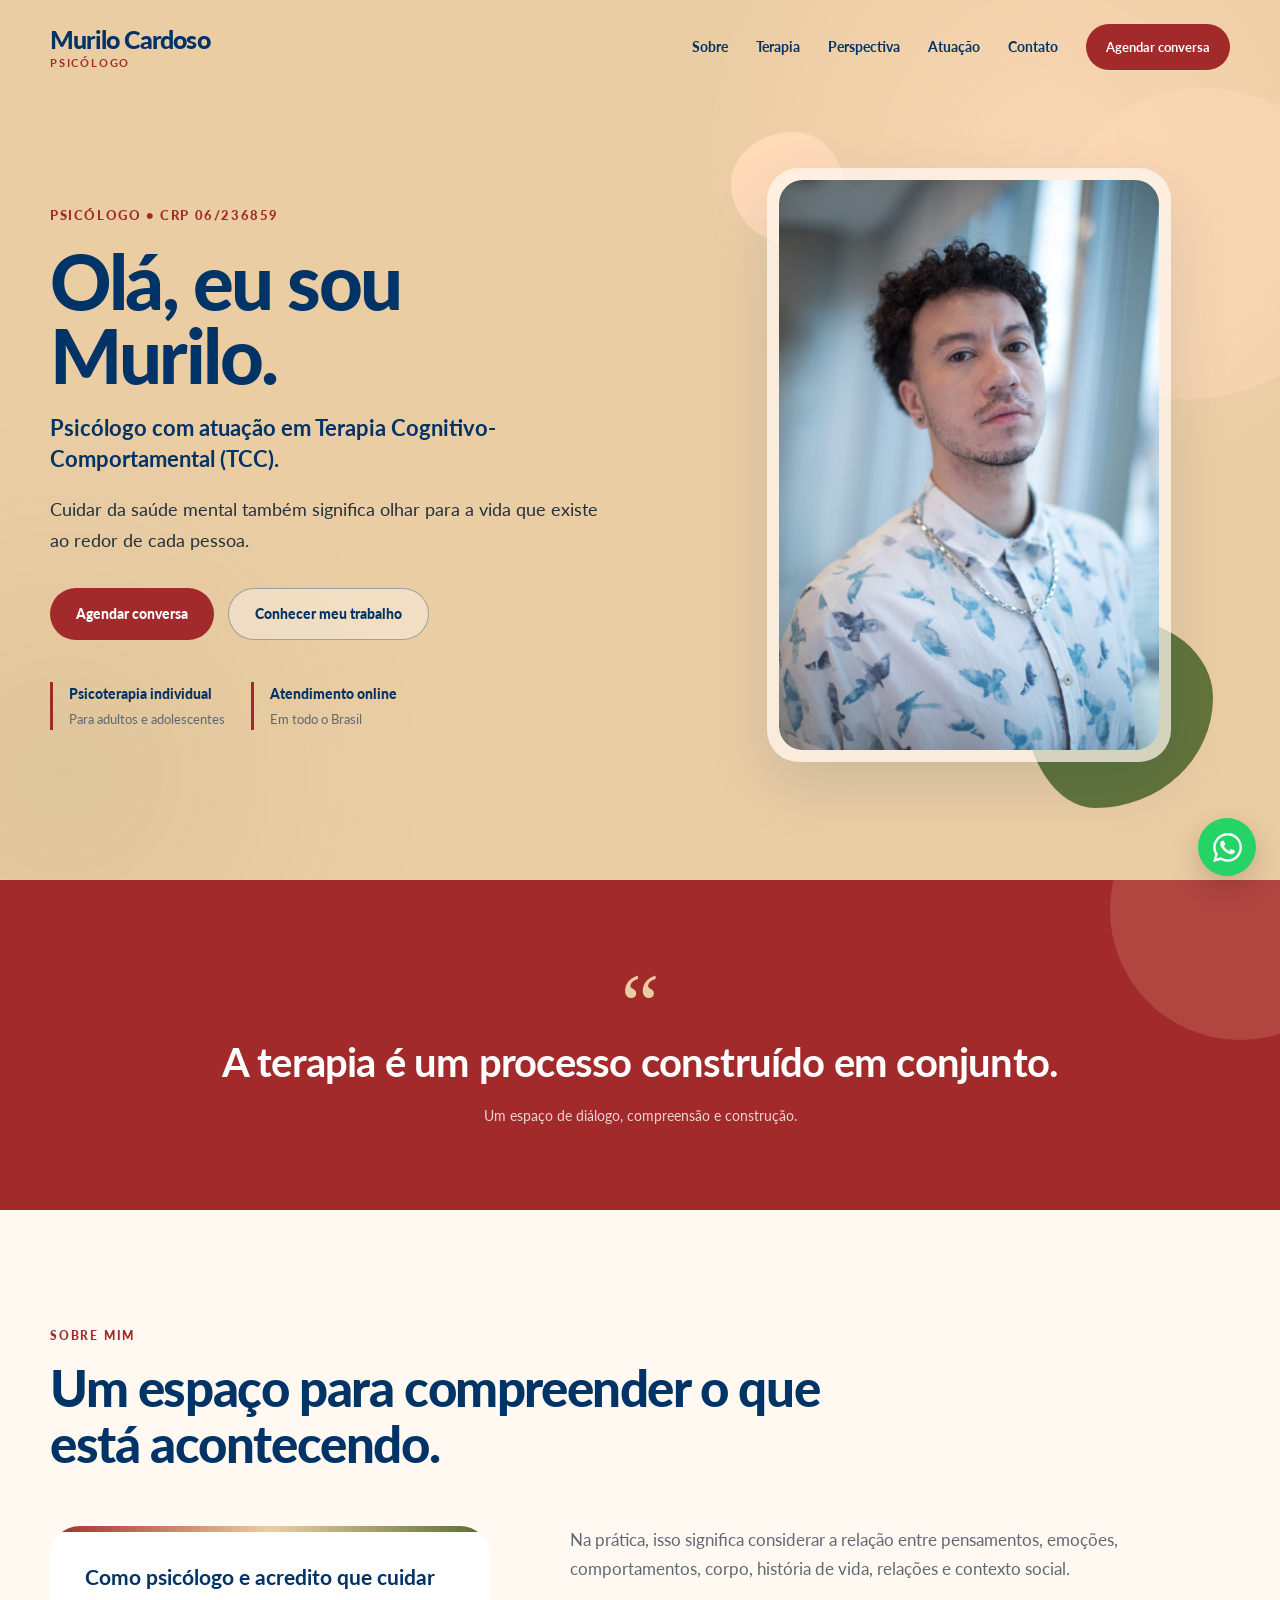
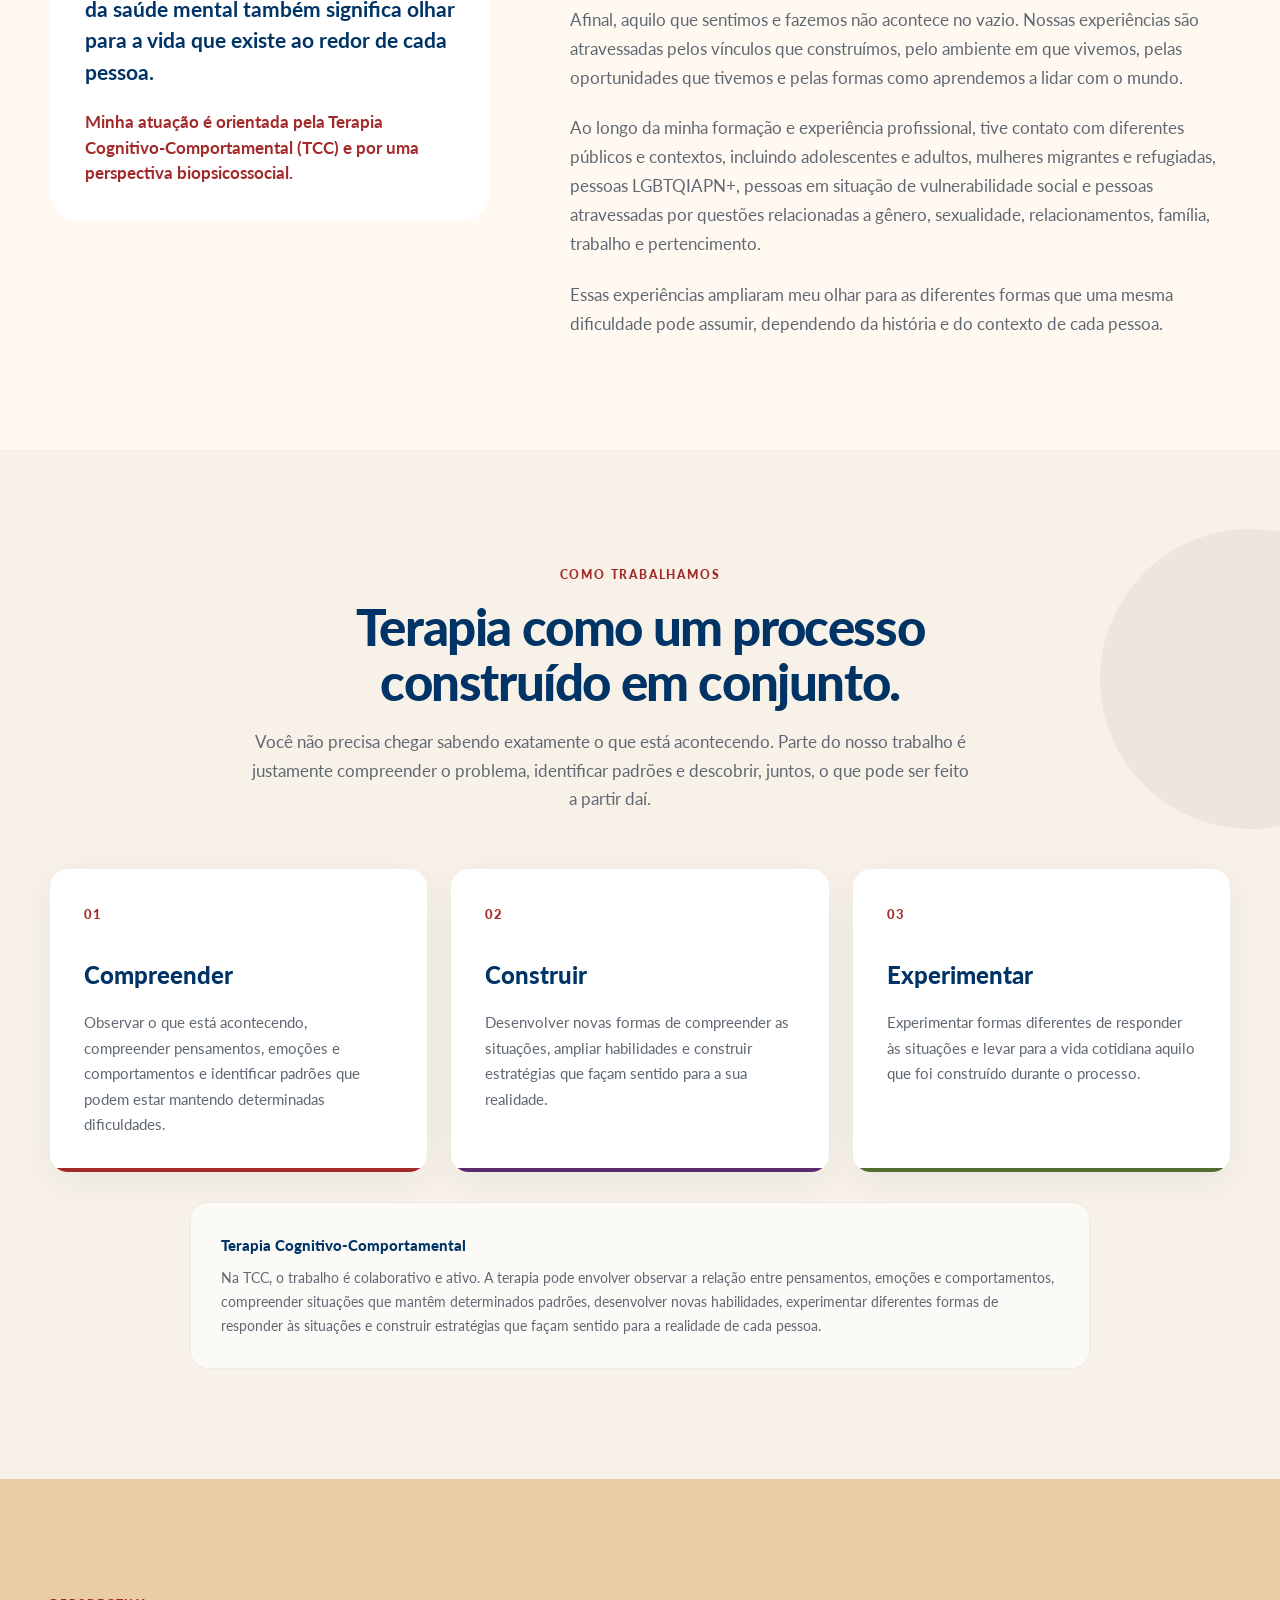
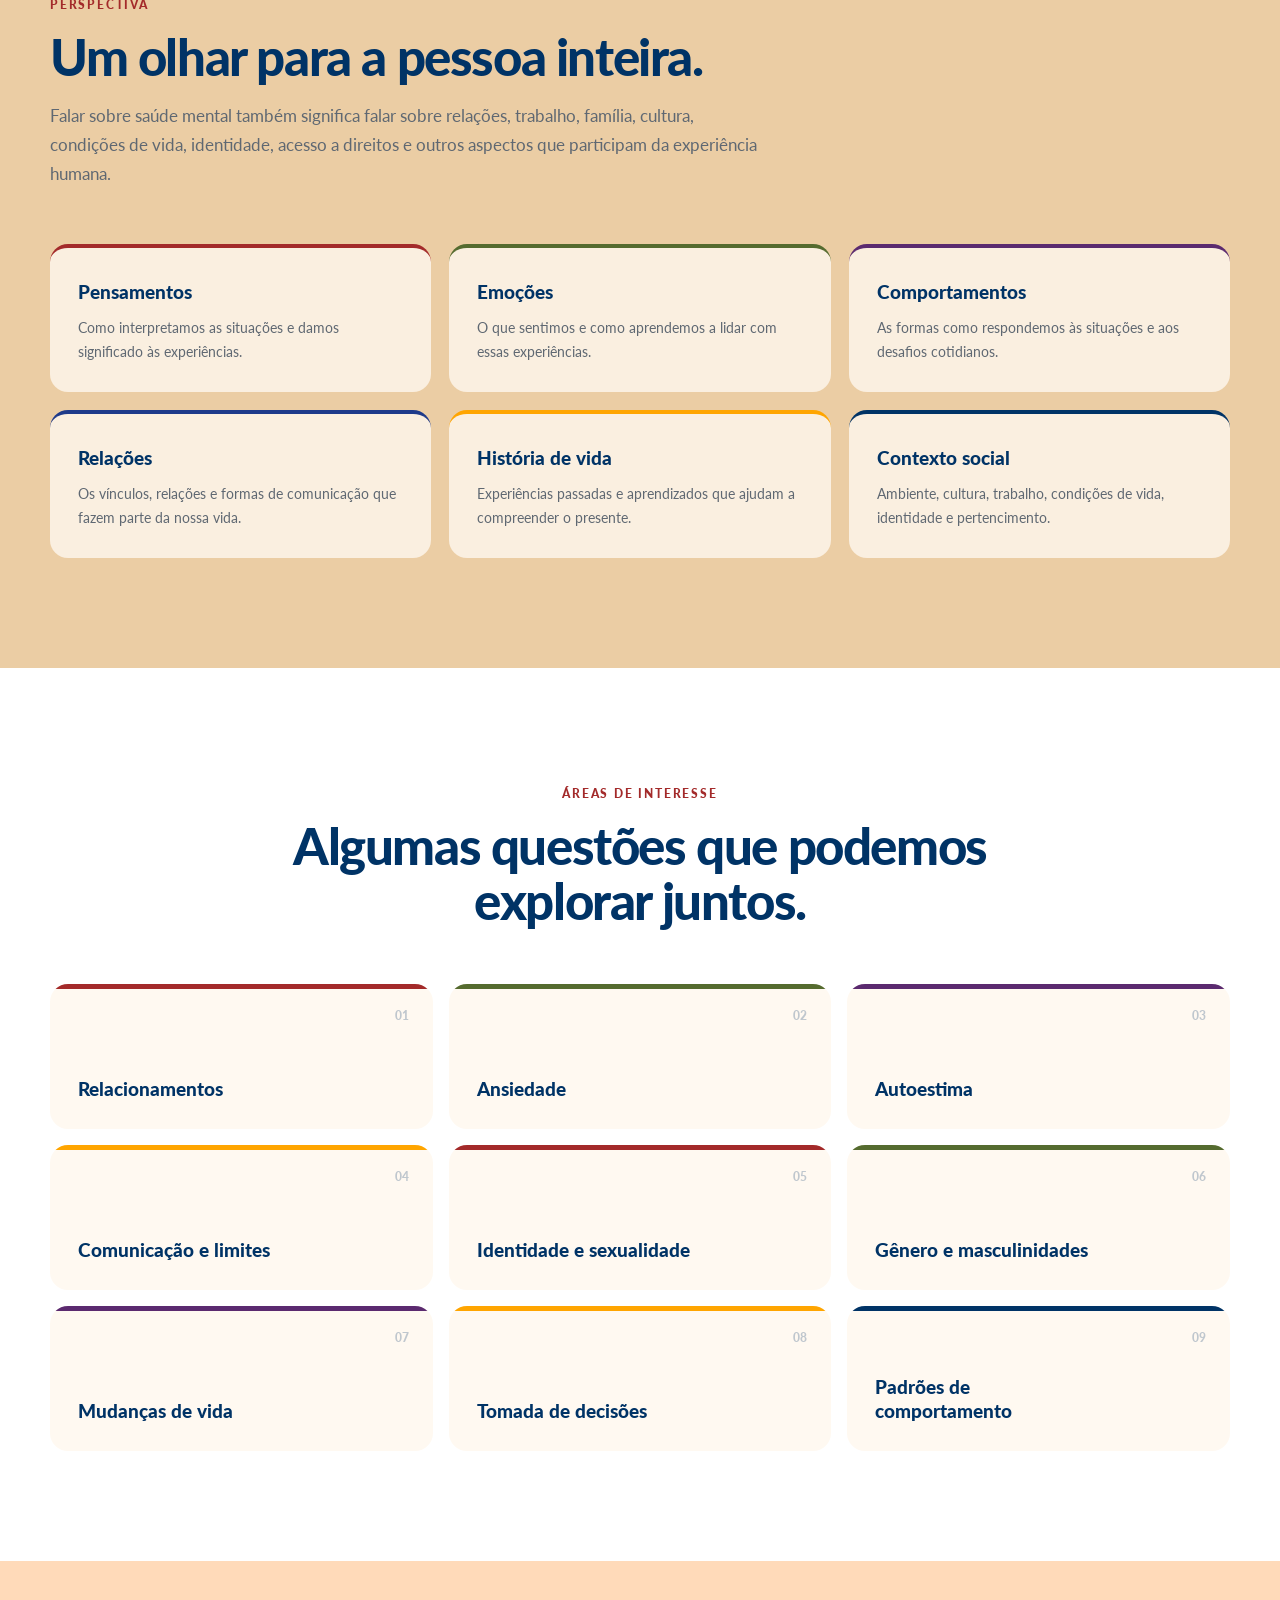
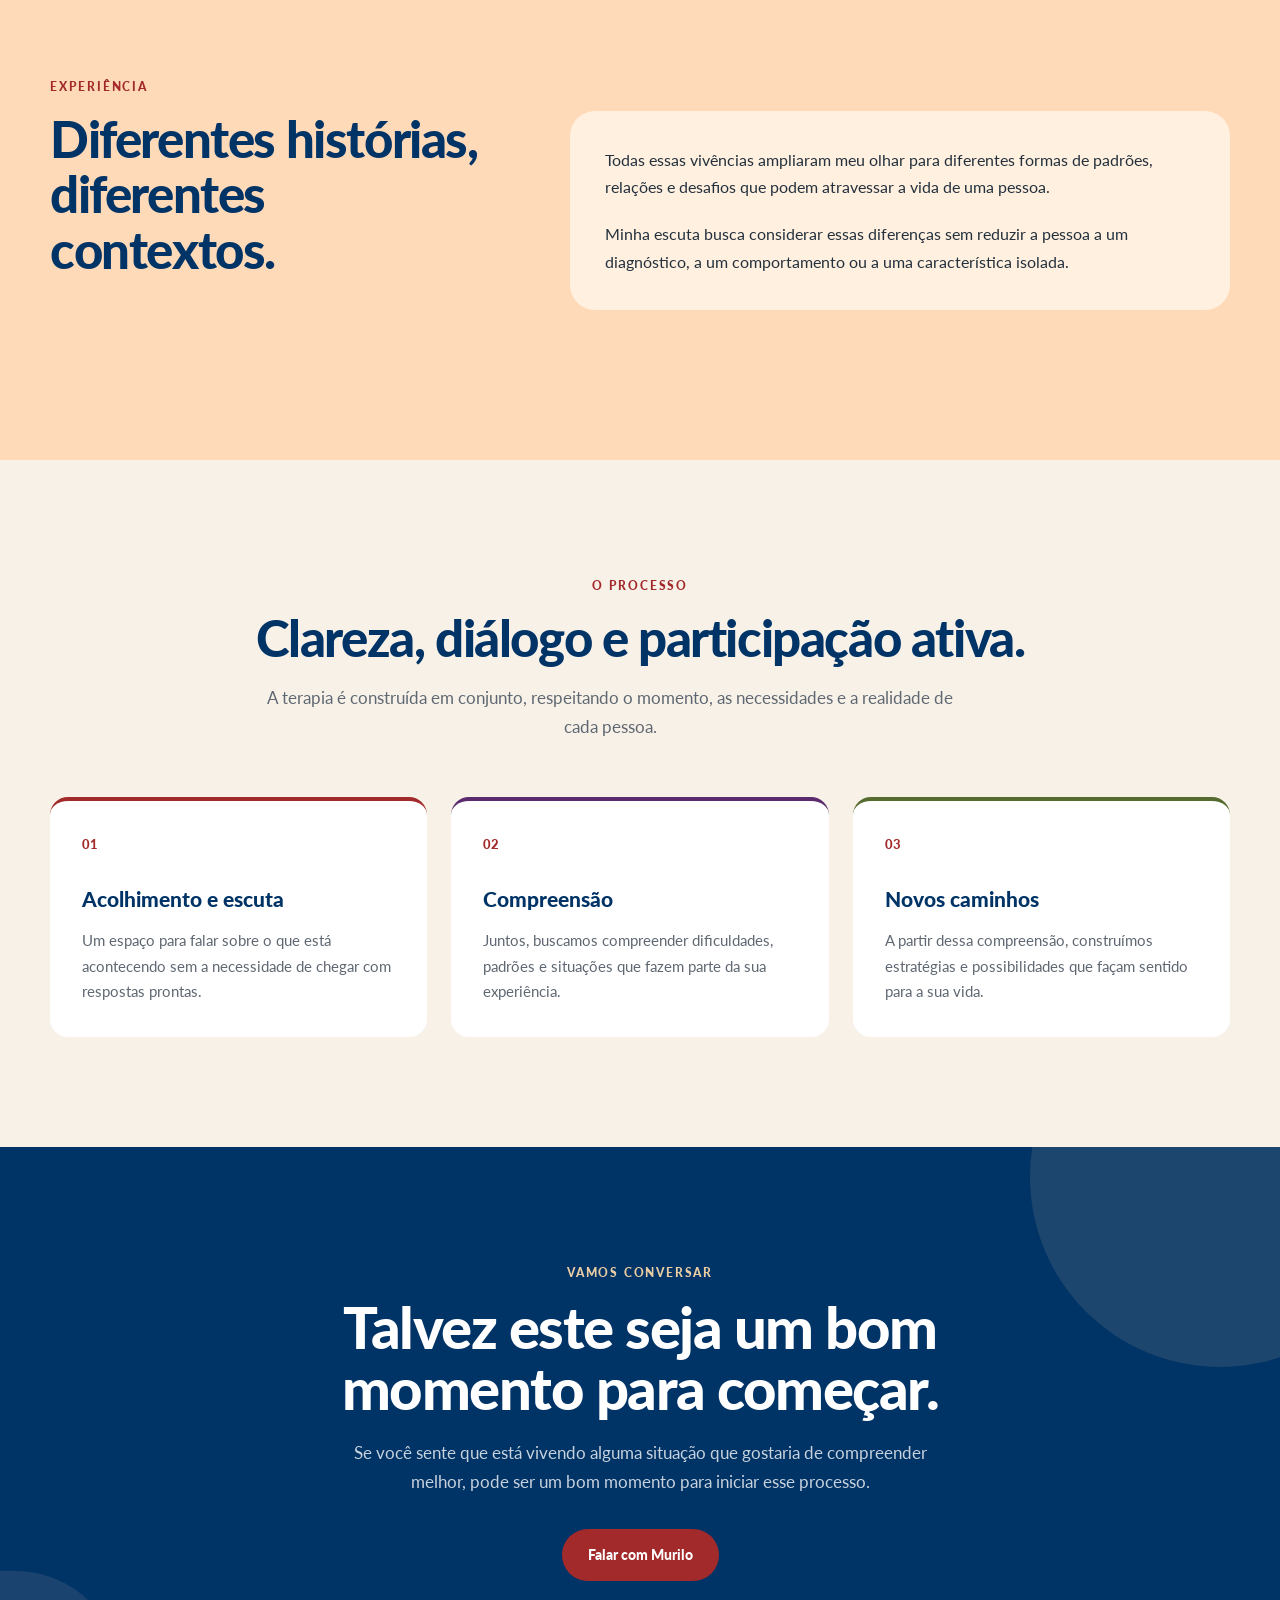
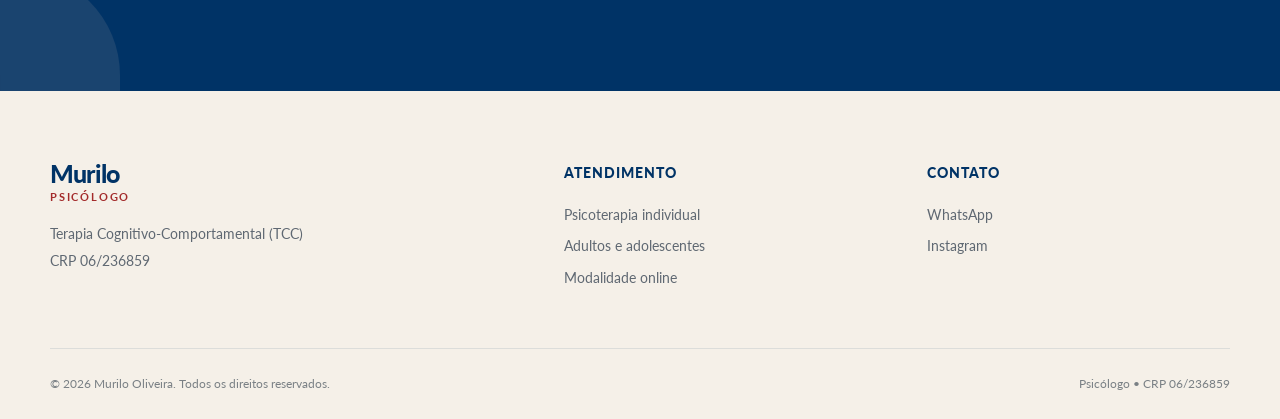
==== commit 5ebf6c85: "Update index.html" ====
--- a/index.html
+++ b/index.html
@@ -30,7 +30,7 @@
     <div class="container header-content">
 
         <a href="#inicio" class="logo" aria-label="Murilo Oliveira - início">
-            <span>Murilo</span>
+            <span>Murilo Cardoso</span>
             <small>Psicólogo</small>
         </a>
 
--- a/estilo.css
+++ b/estilo.css
@@ -1038,7 +1038,7 @@
 
     gap: 80px;
 
-    align-items: start;
+    align-items: center;
 }
 
 
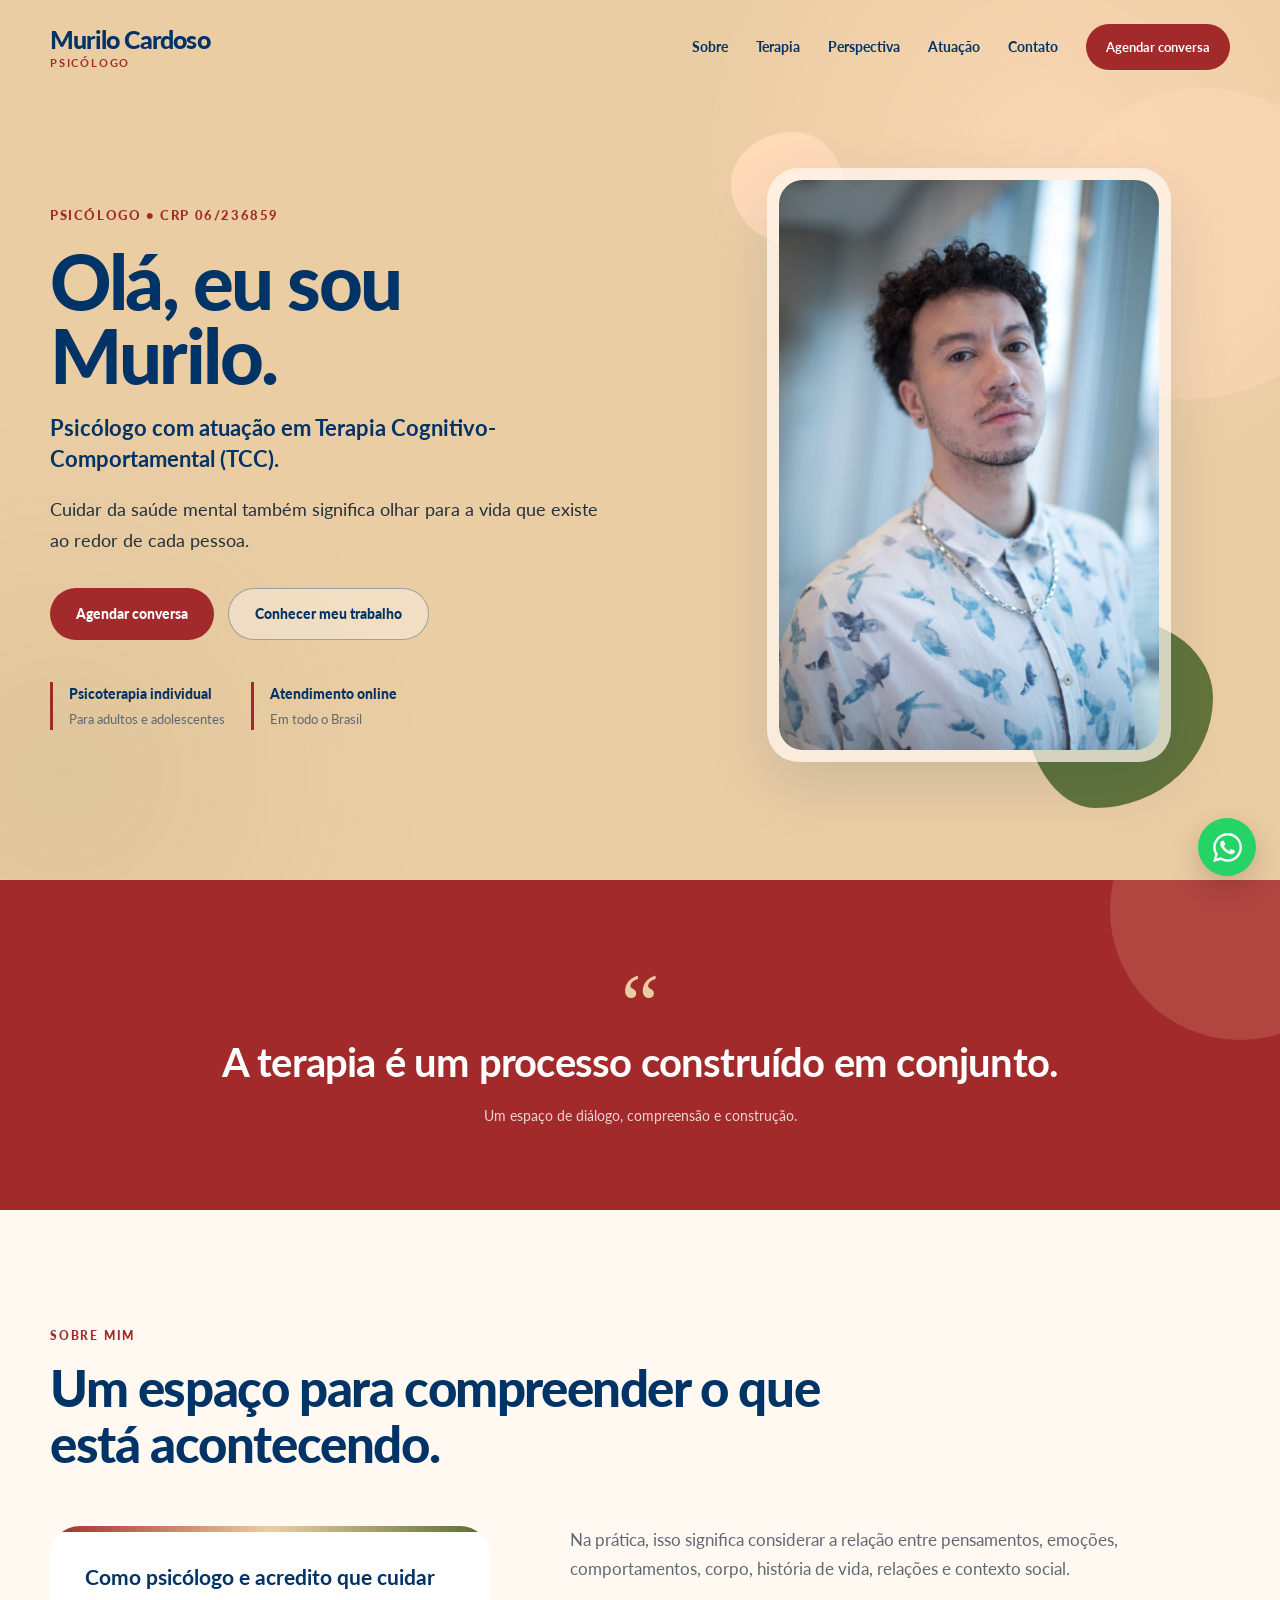
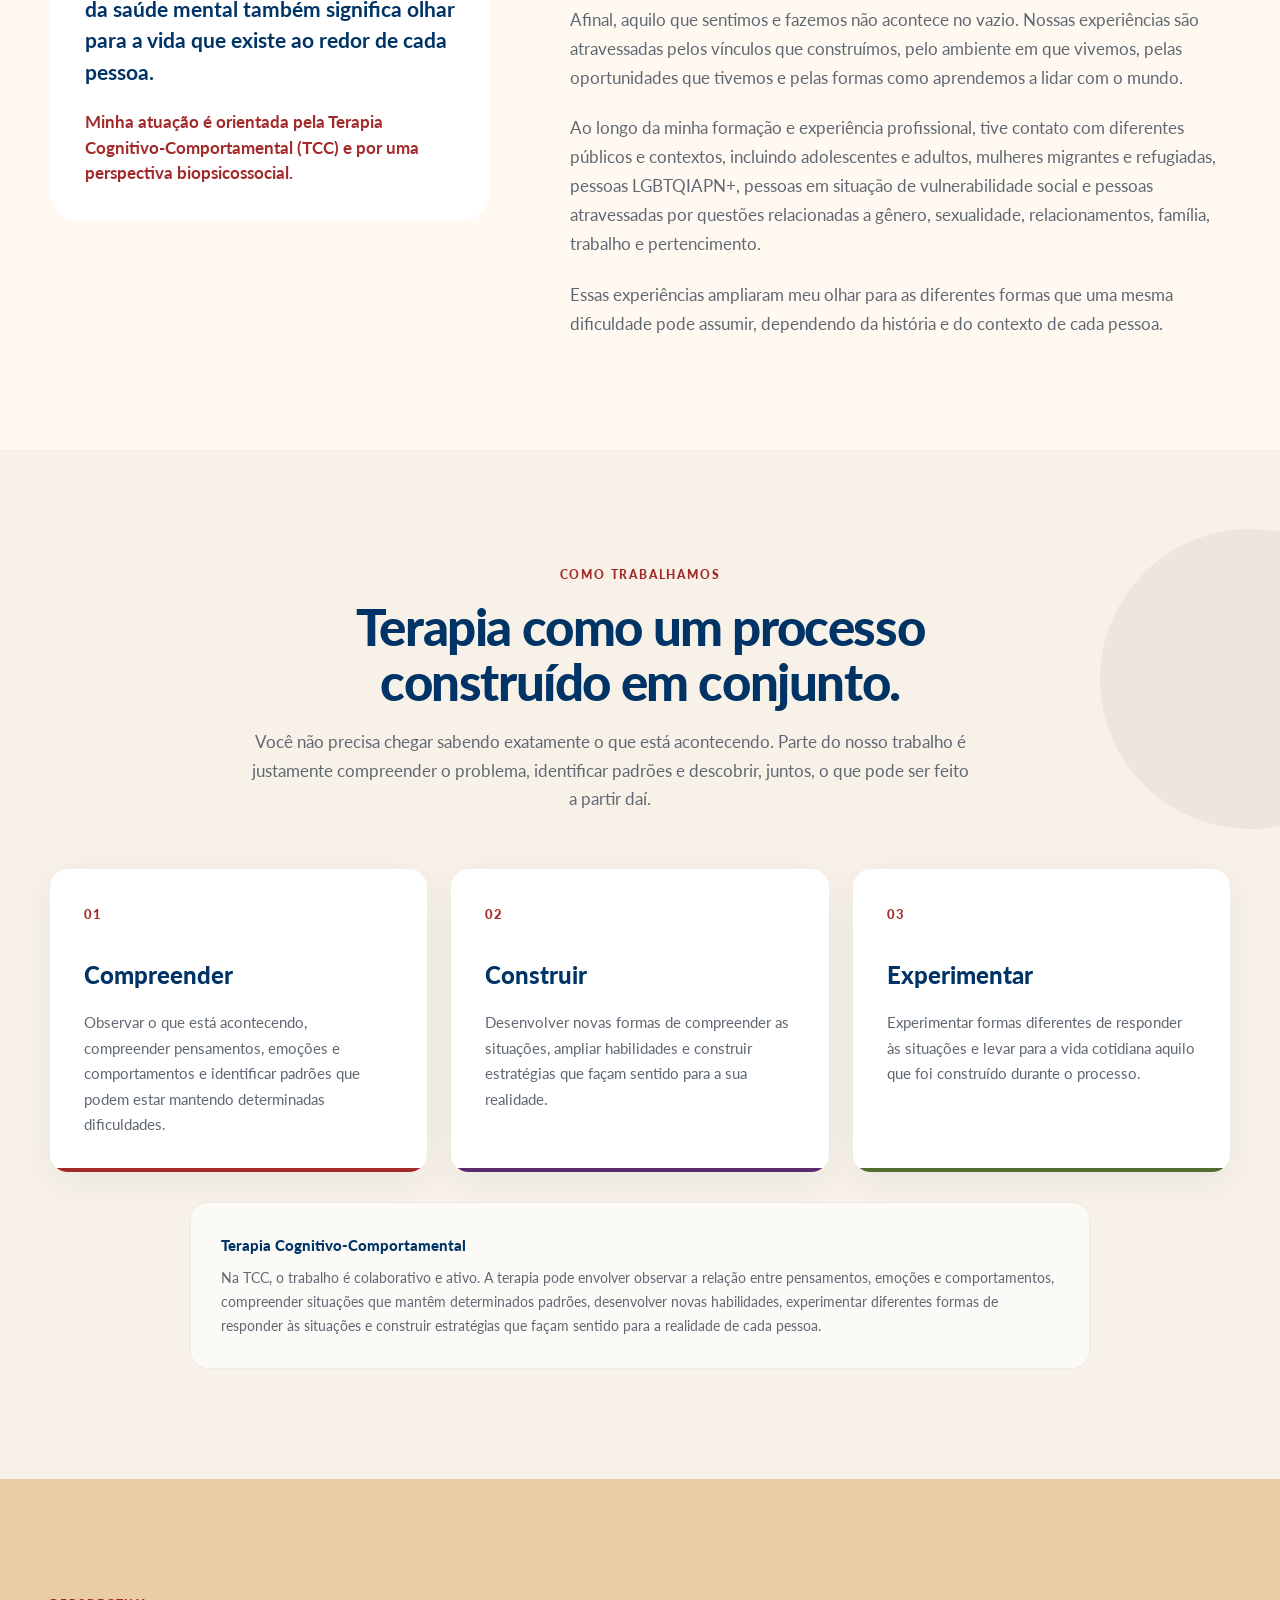
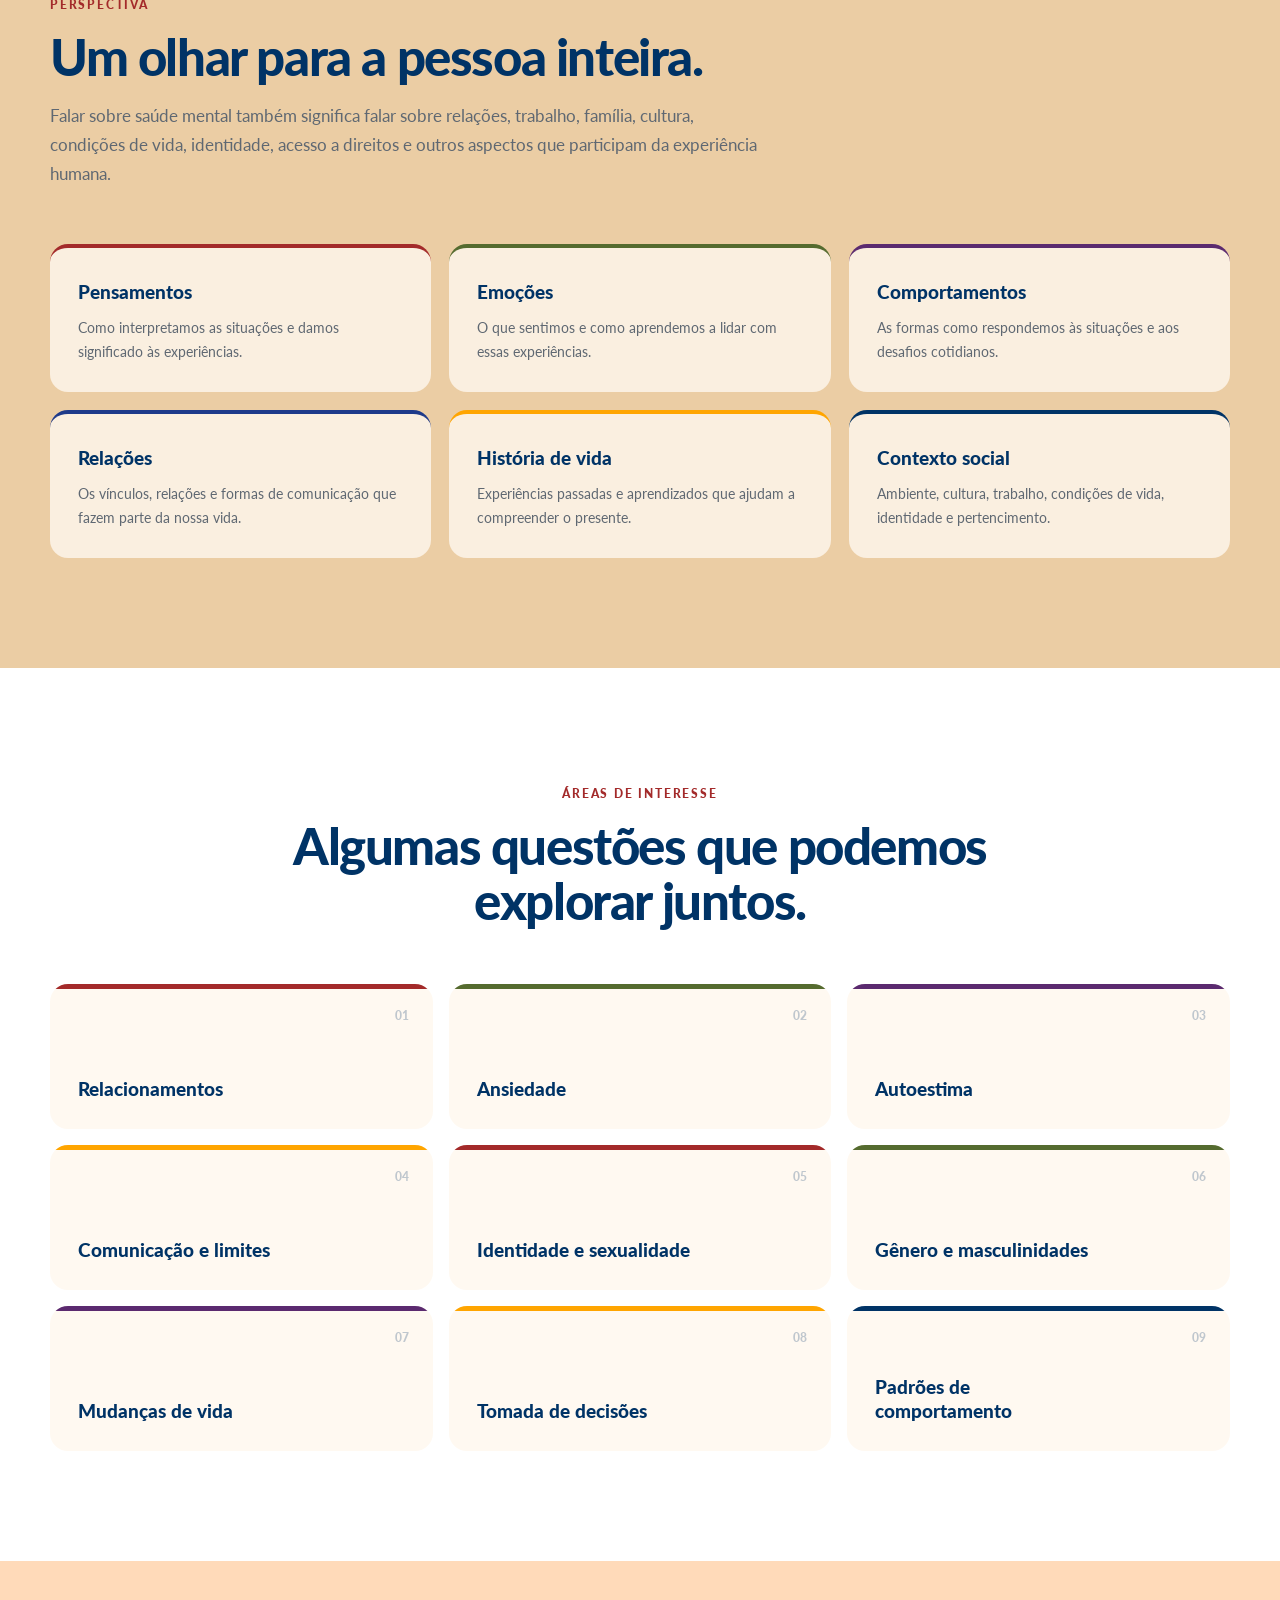
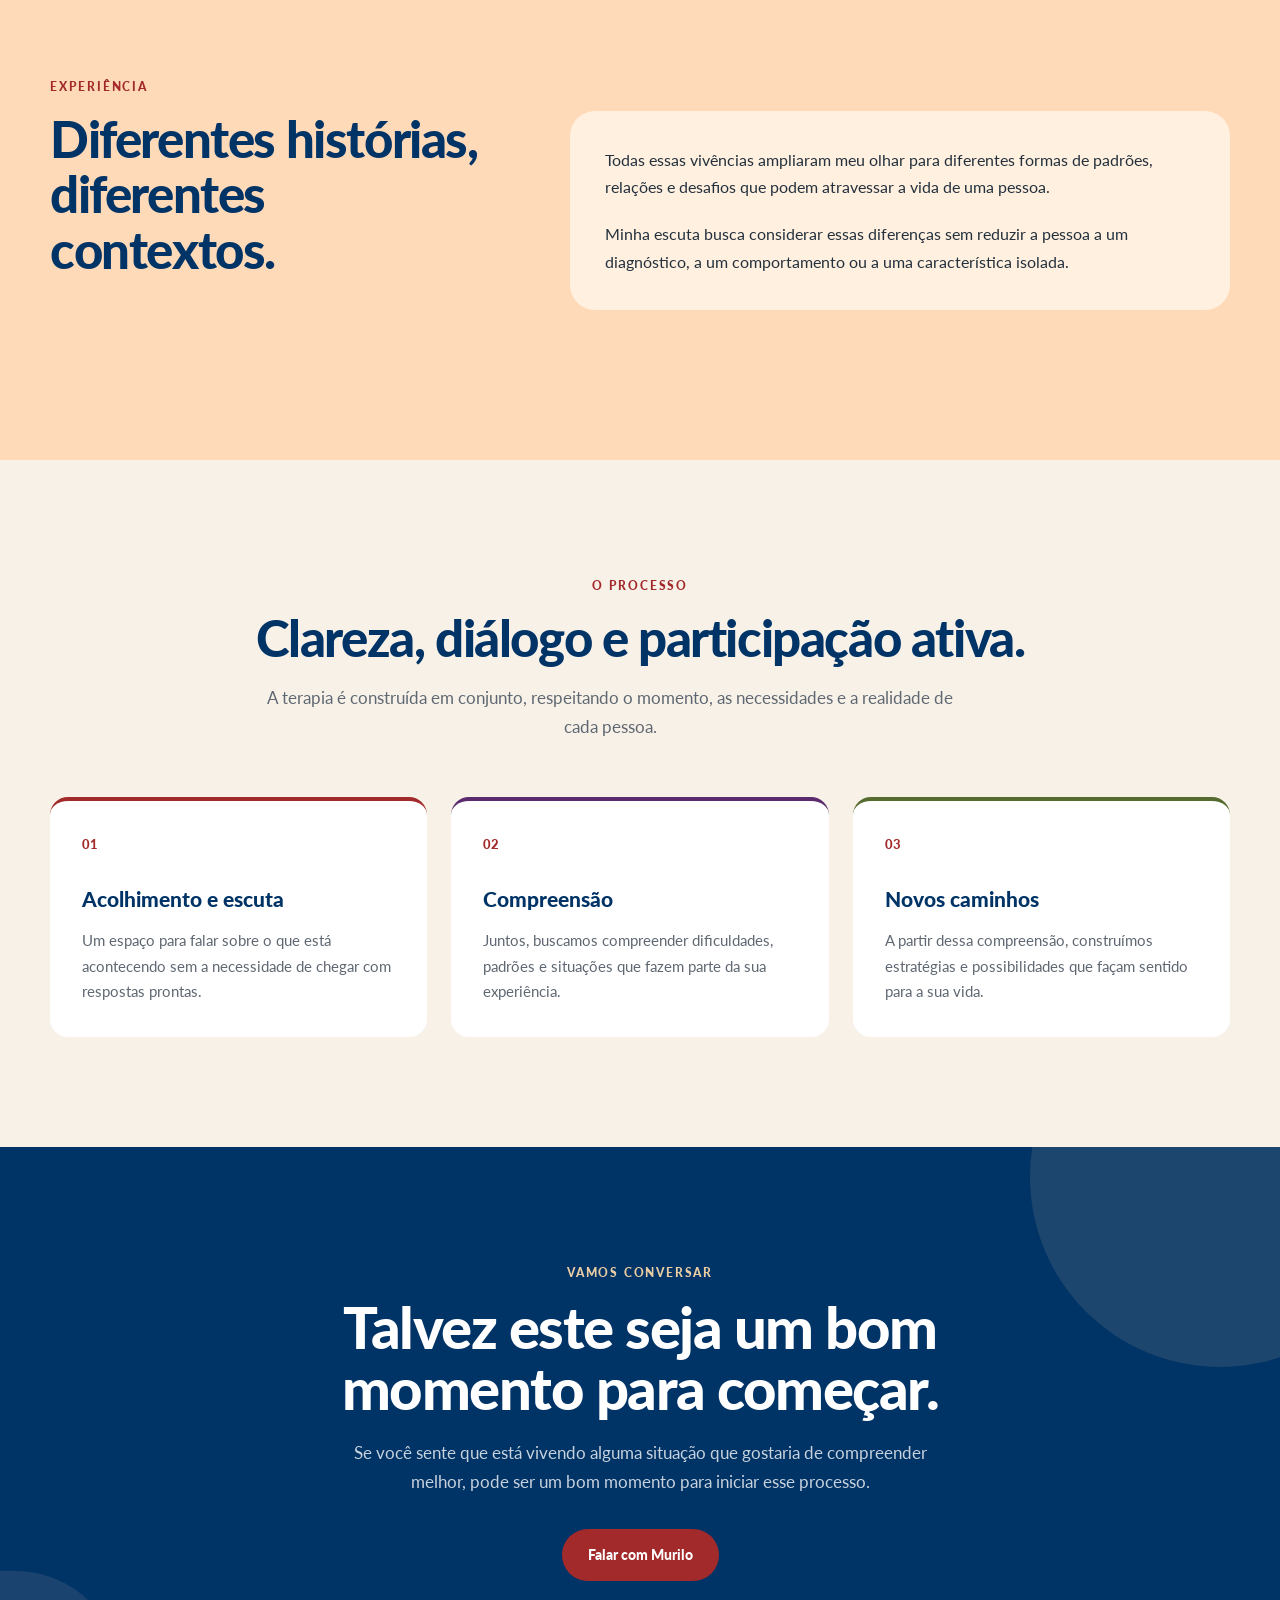
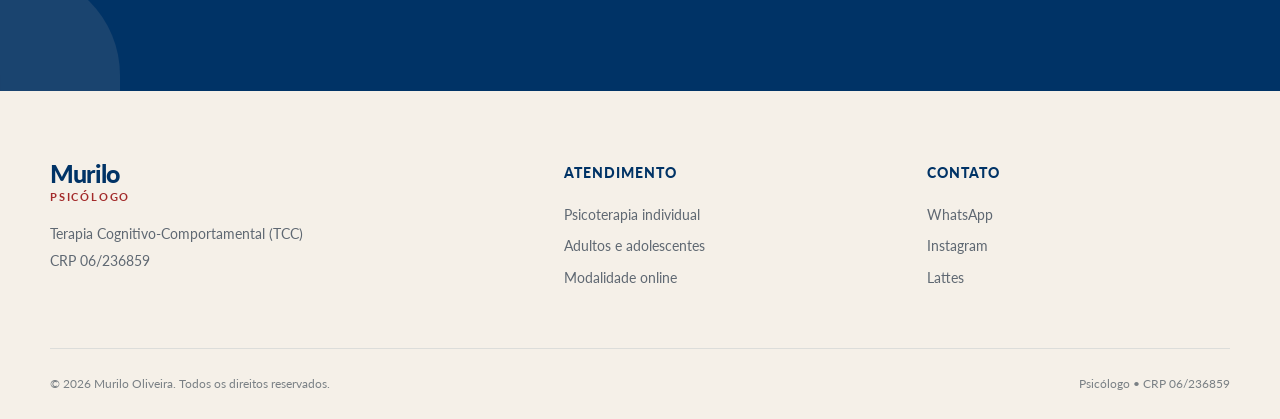
==== commit 9c694e36: "Update index.html" ====
--- a/index.html
+++ b/index.html
@@ -674,7 +674,15 @@
             >
                 Instagram
             </a>
-
+            
+            <a
+                href="http://lattes.cnpq.br/4631771661580720"
+                target="_blank"
+                rel="noopener noreferrer"
+            >
+                Lattes
+            </a>
+            
         </div>
 
     </div>
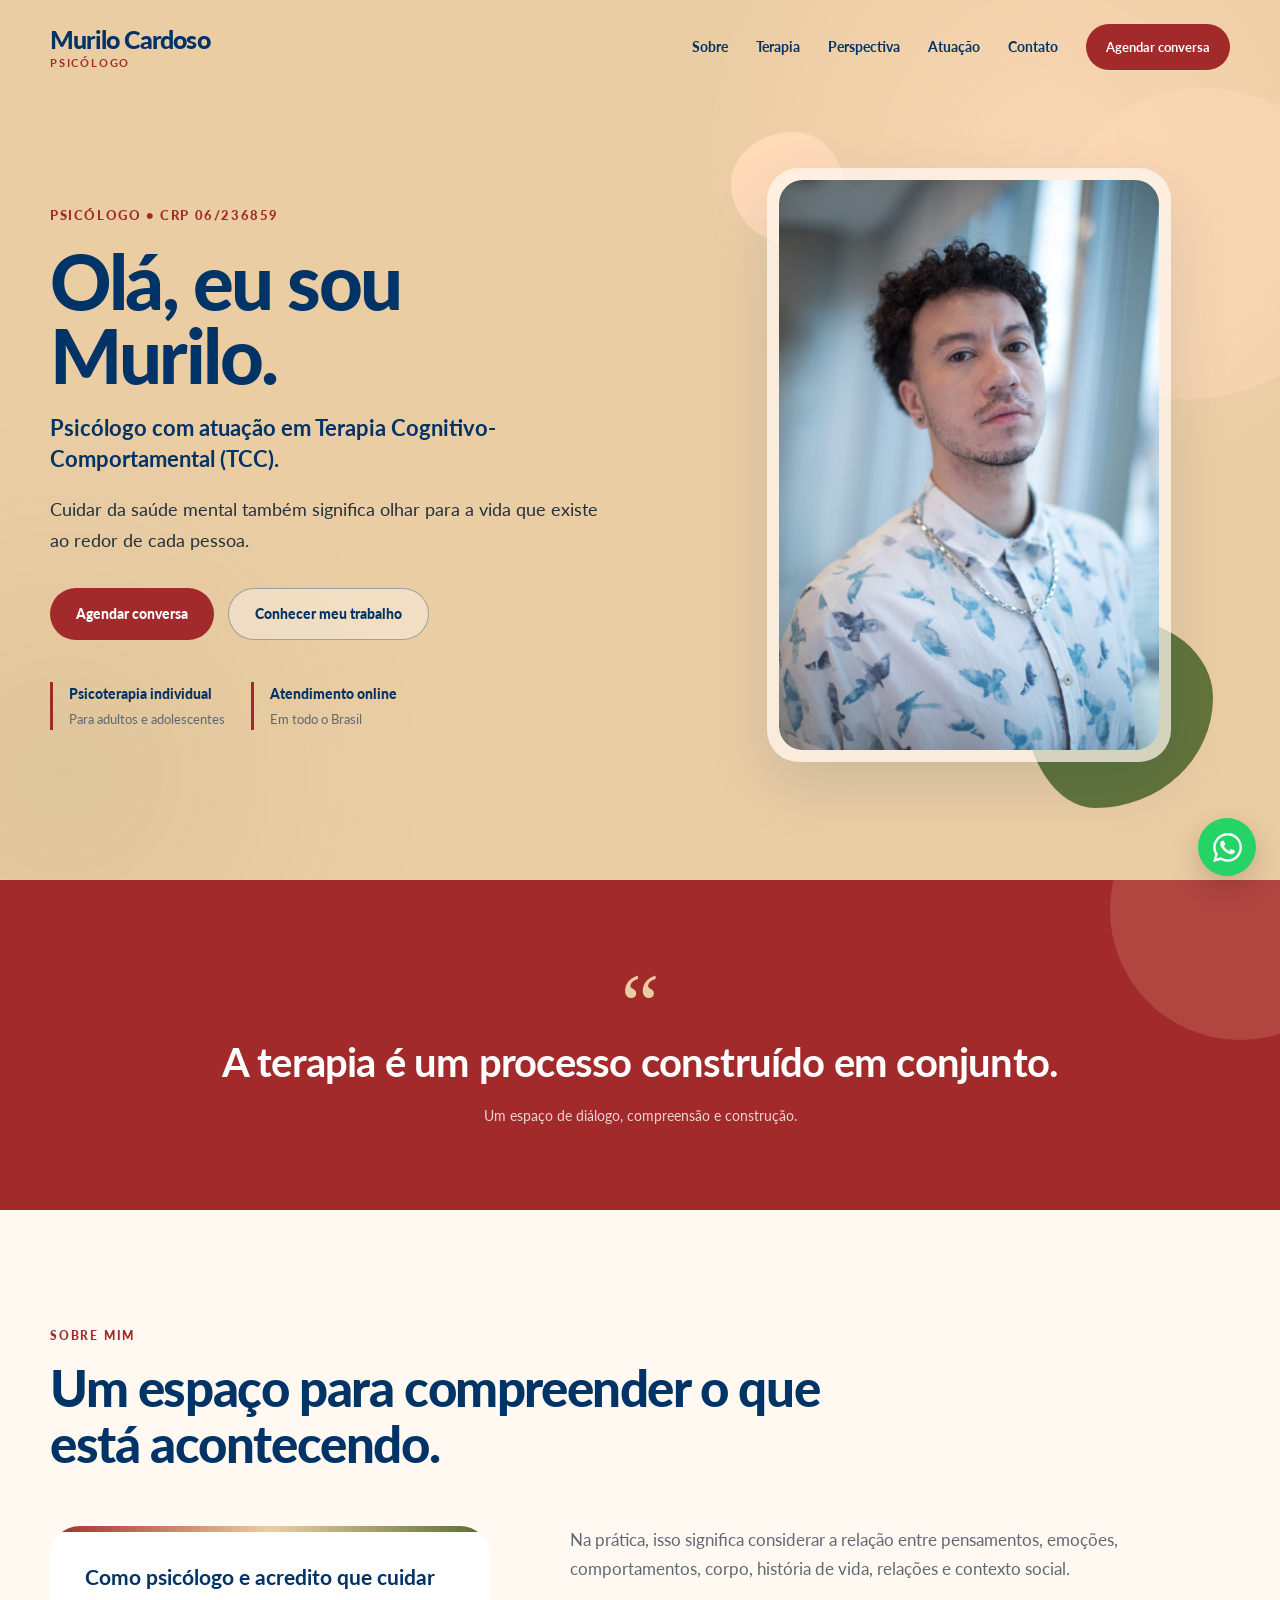
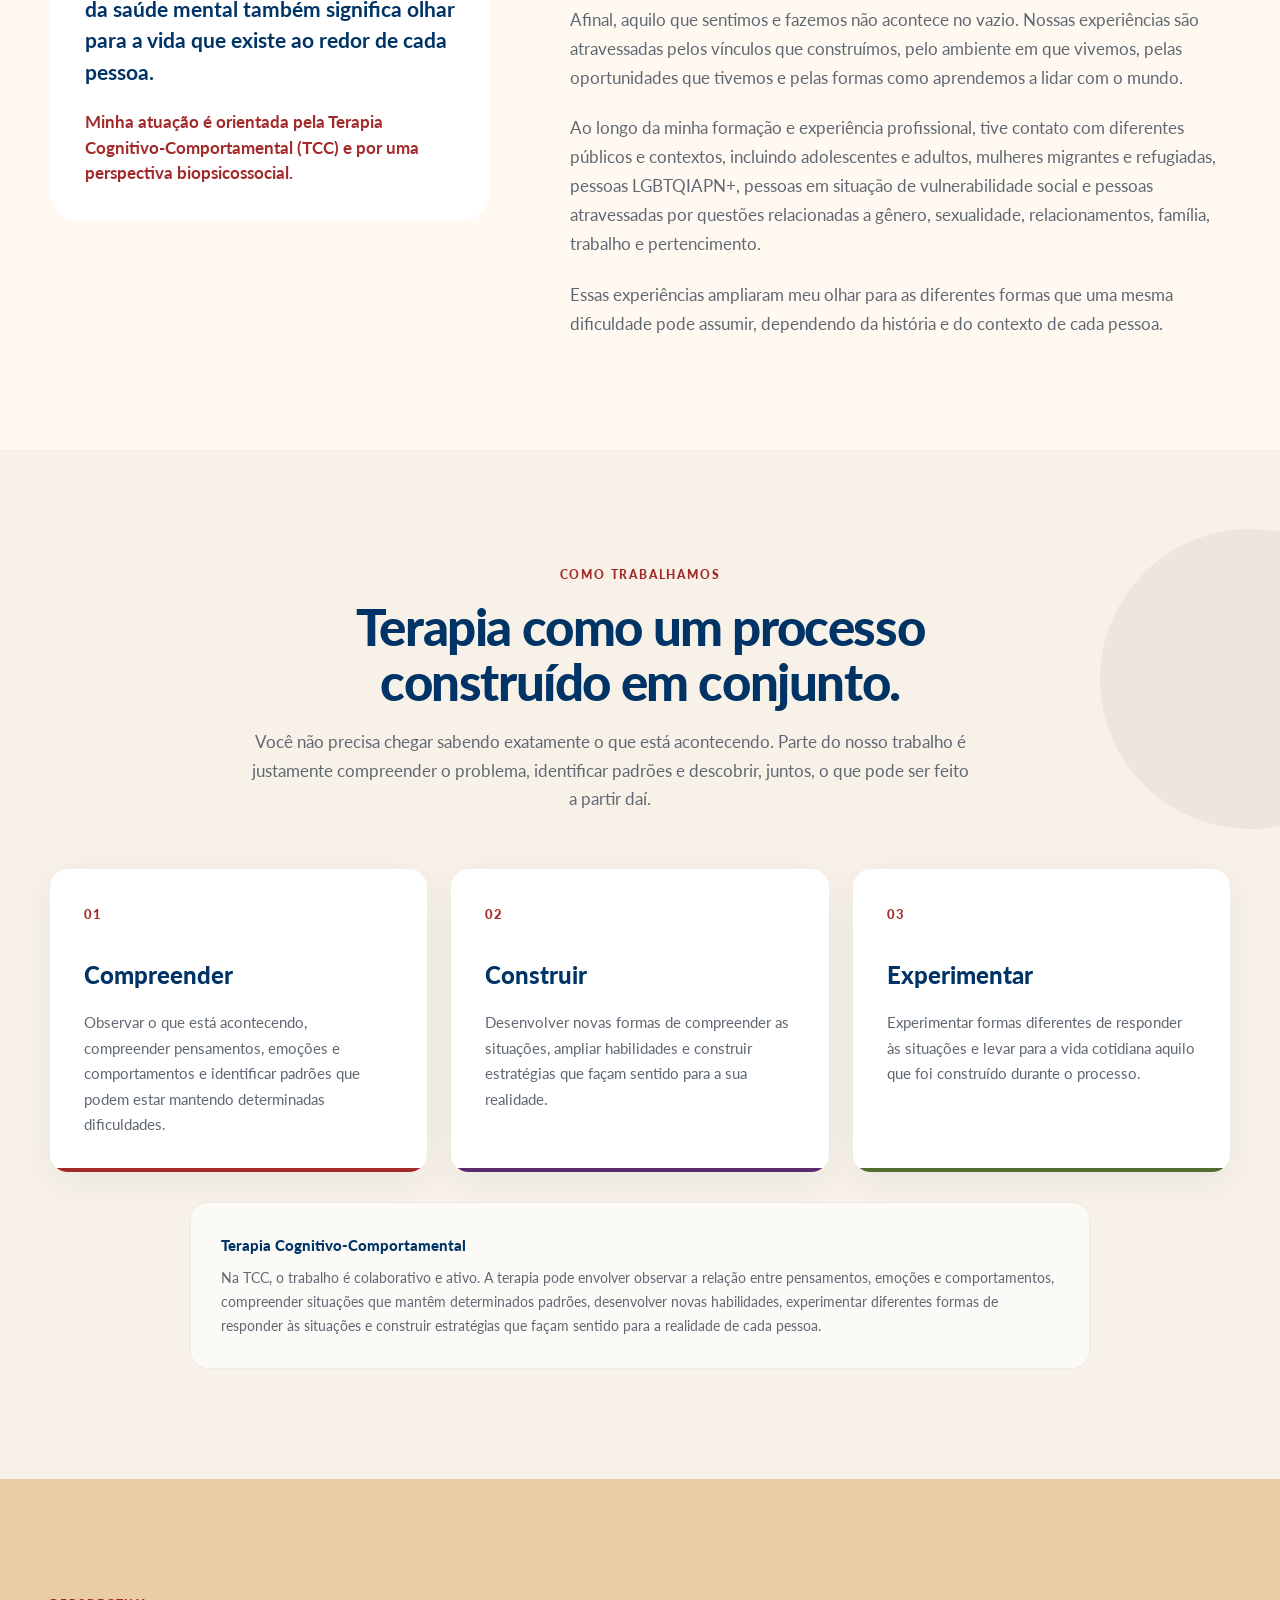
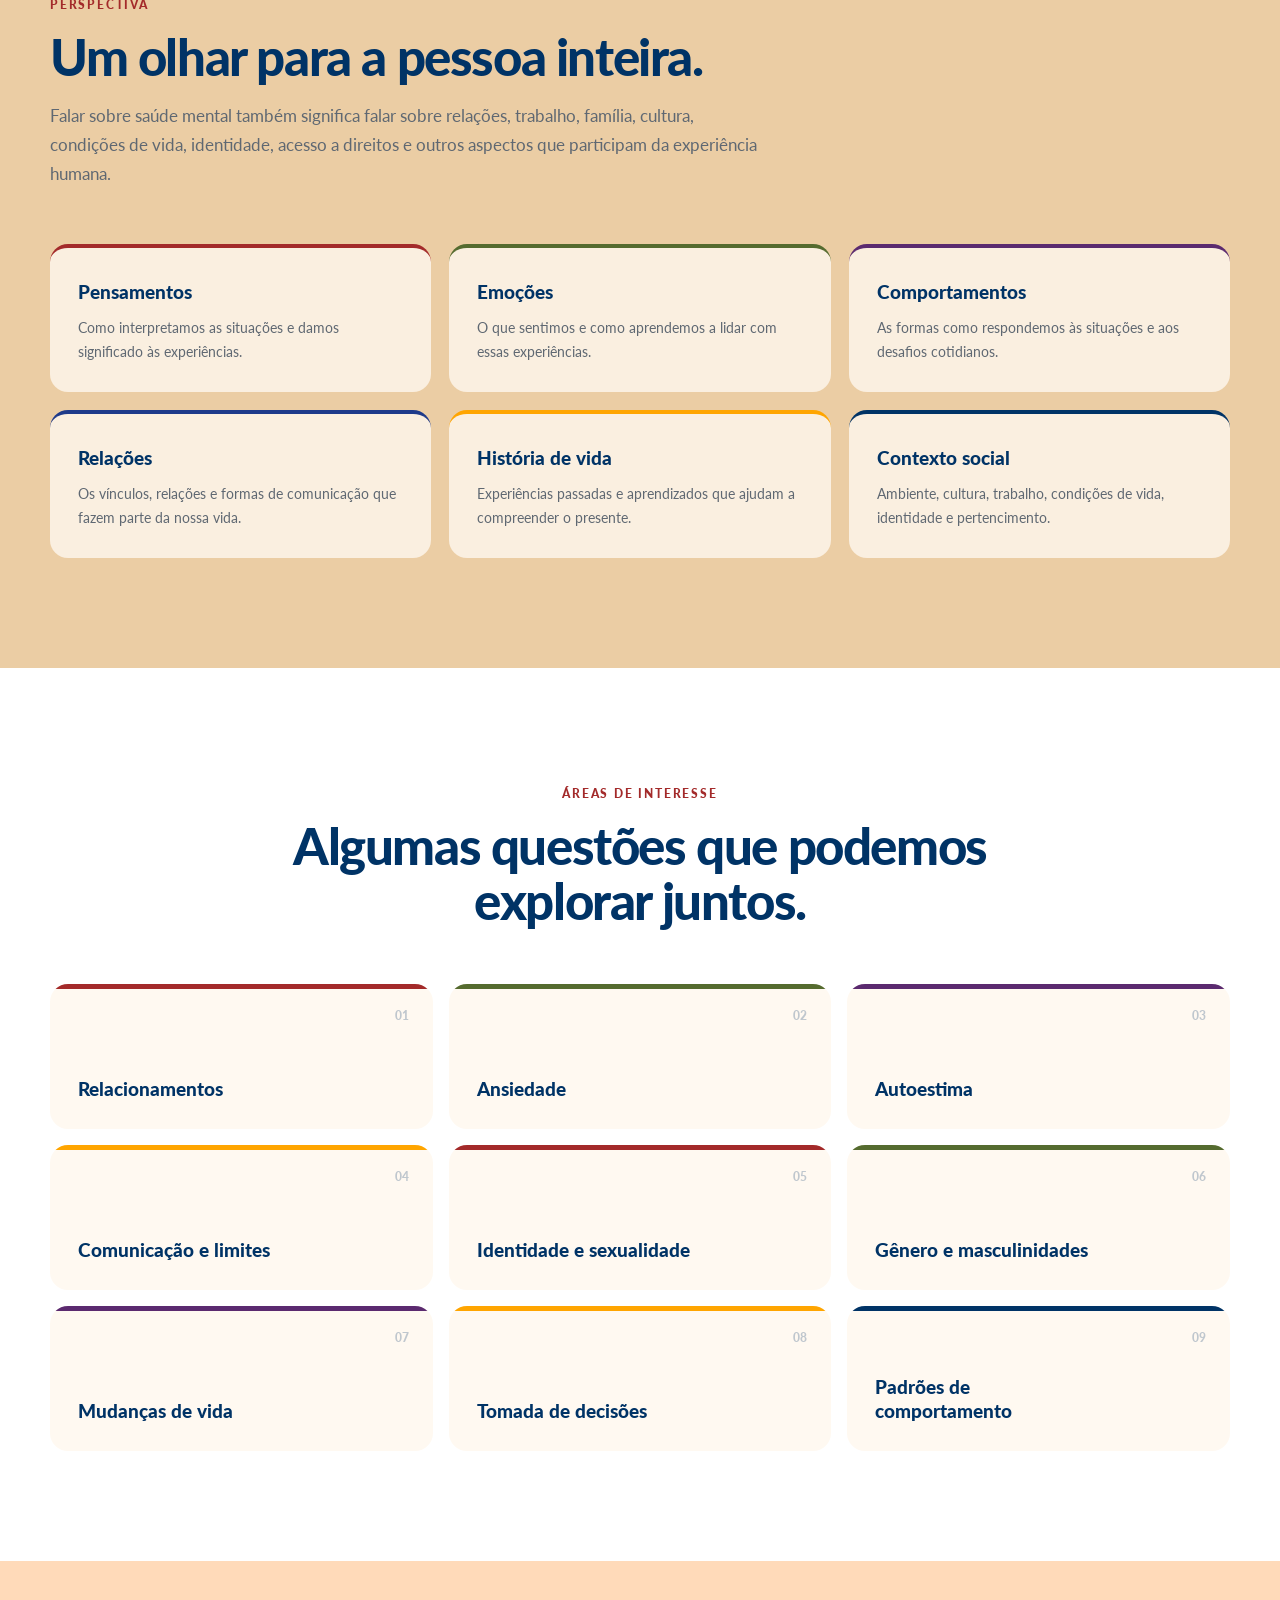
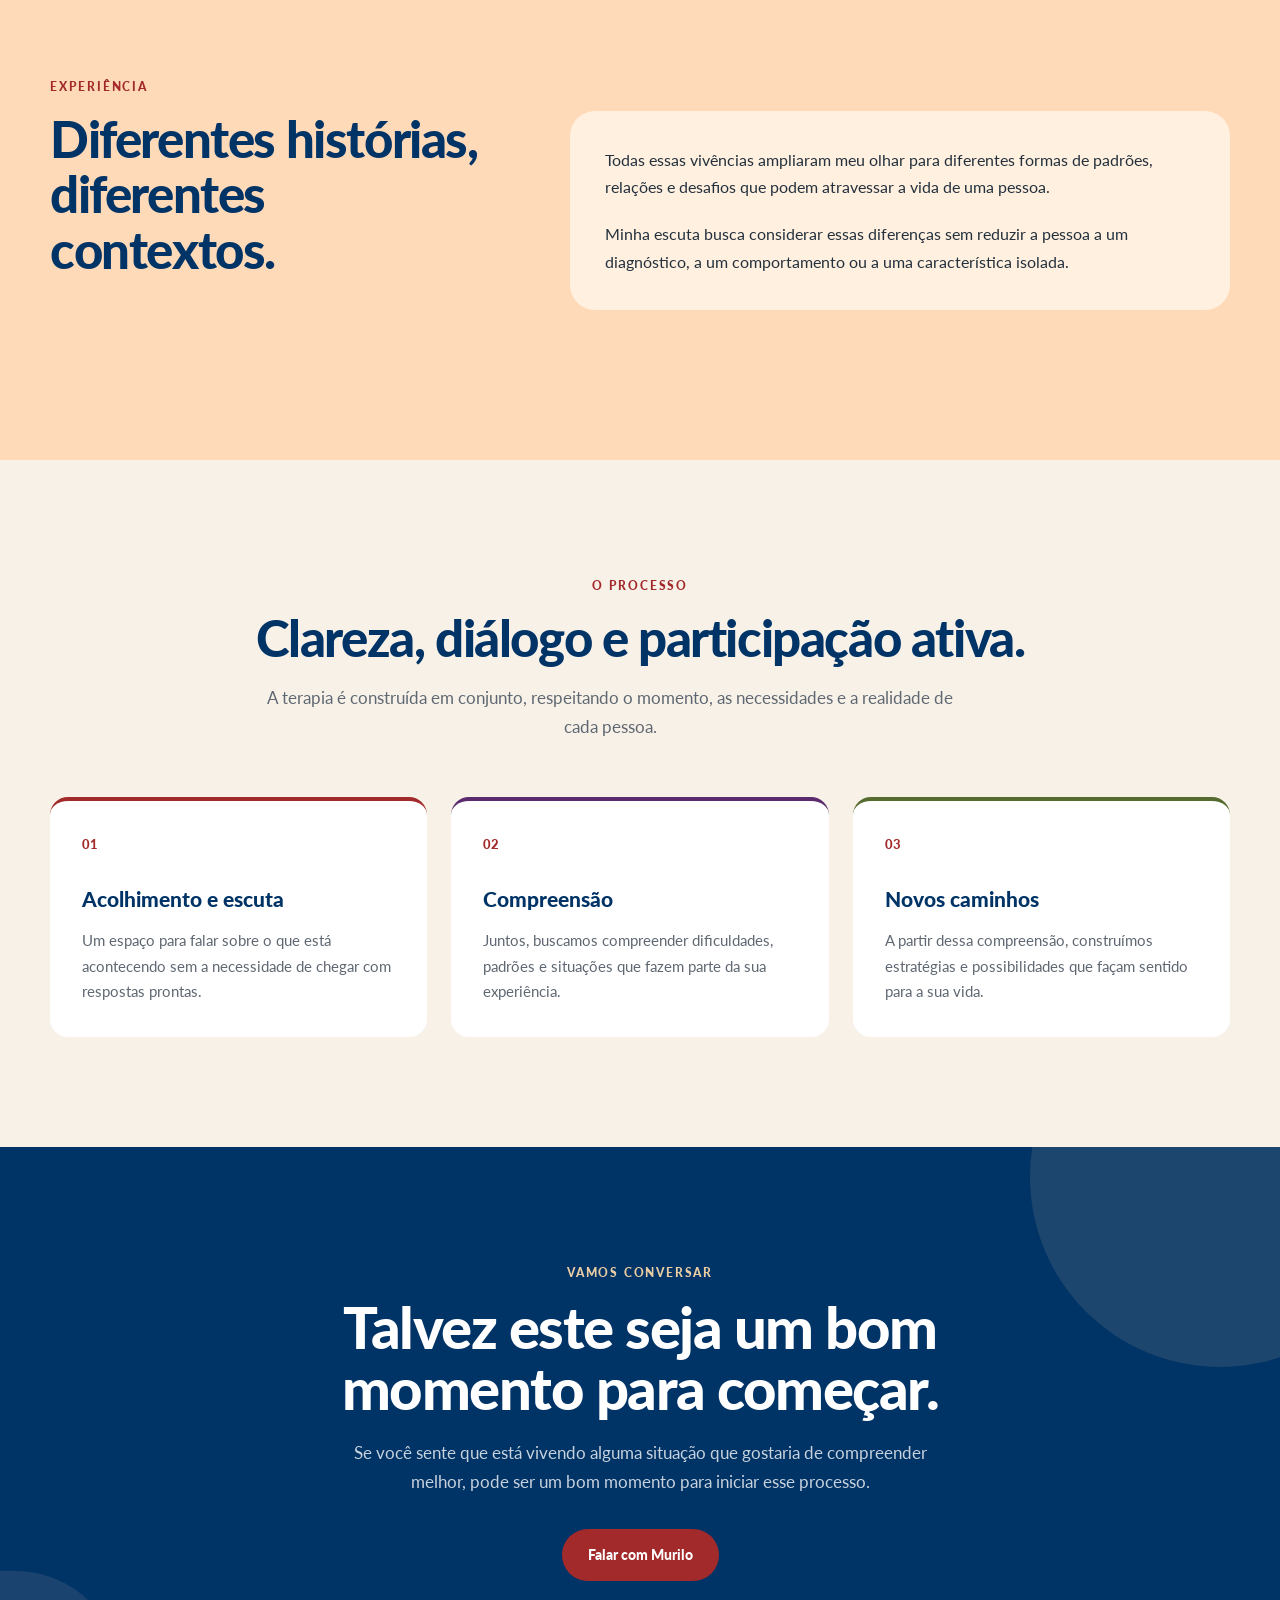
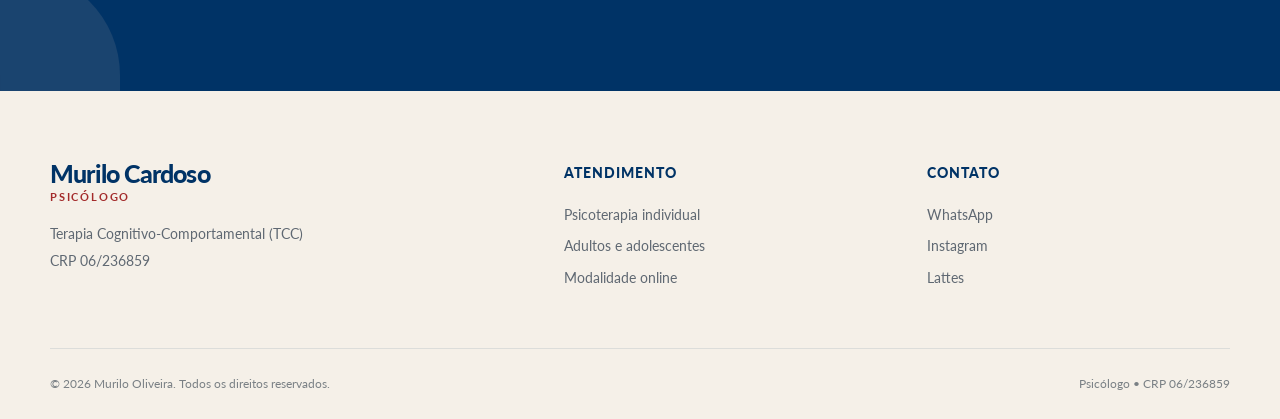
==== commit ae959ca2: "Update index.html" ====
--- a/index.html
+++ b/index.html
@@ -617,7 +617,7 @@
                 class="logo footer-logo"
                 aria-label="Voltar ao início"
             >
-                <span>Murilo</span>
+                <span>Murilo Cardoso</span>
                 <small>Psicólogo</small>
             </a>
 
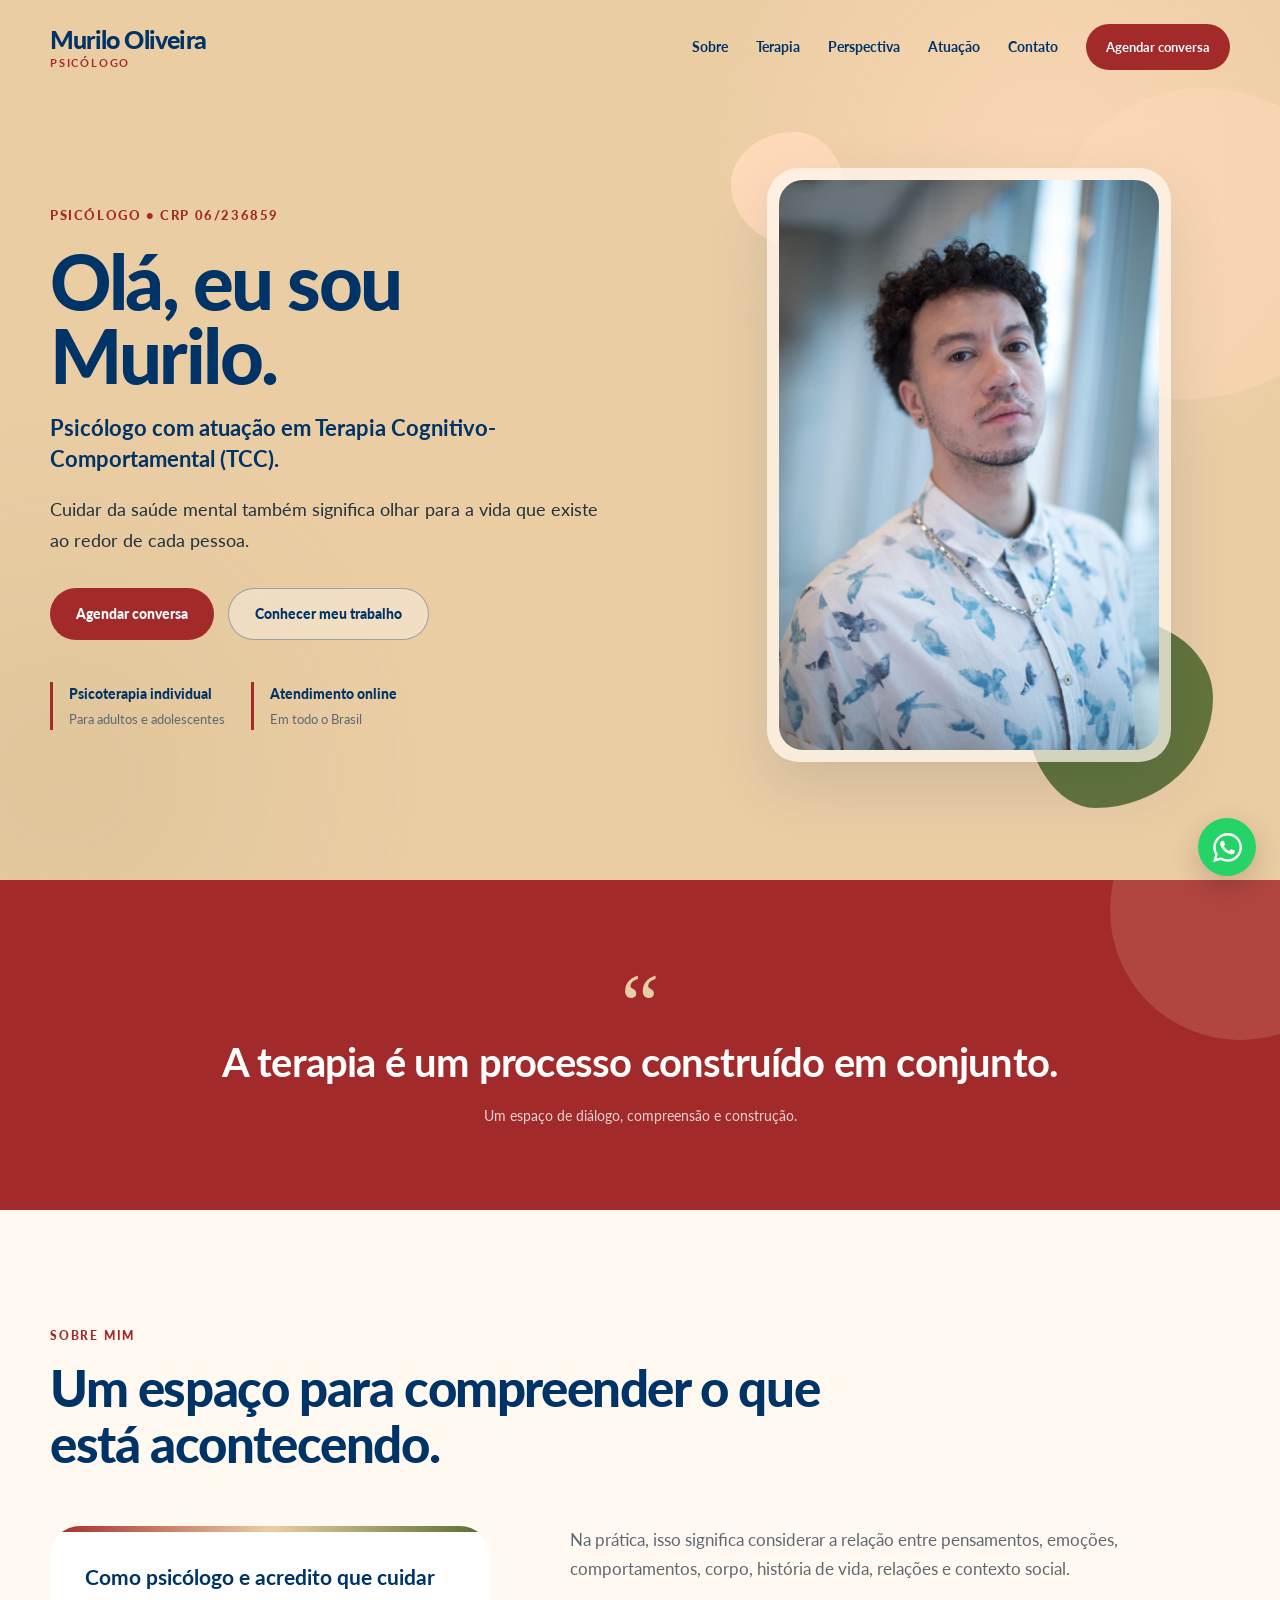
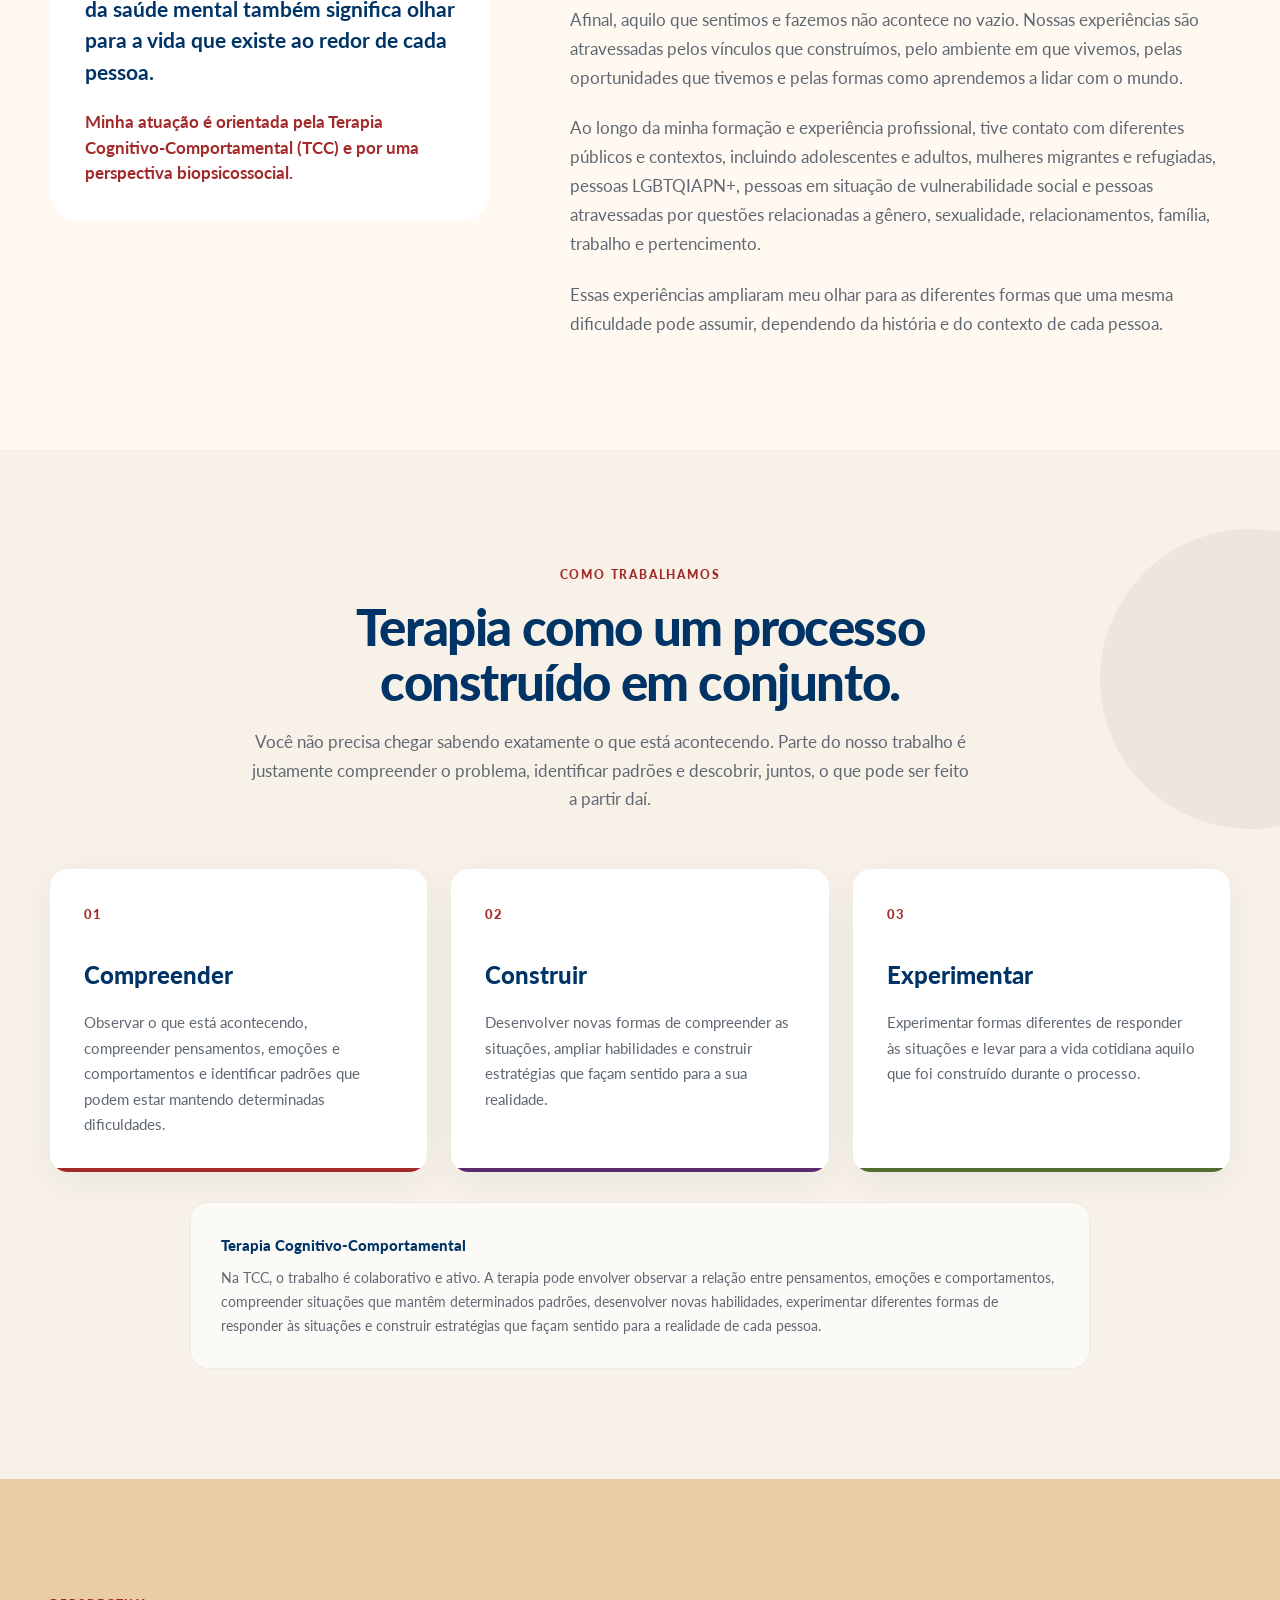
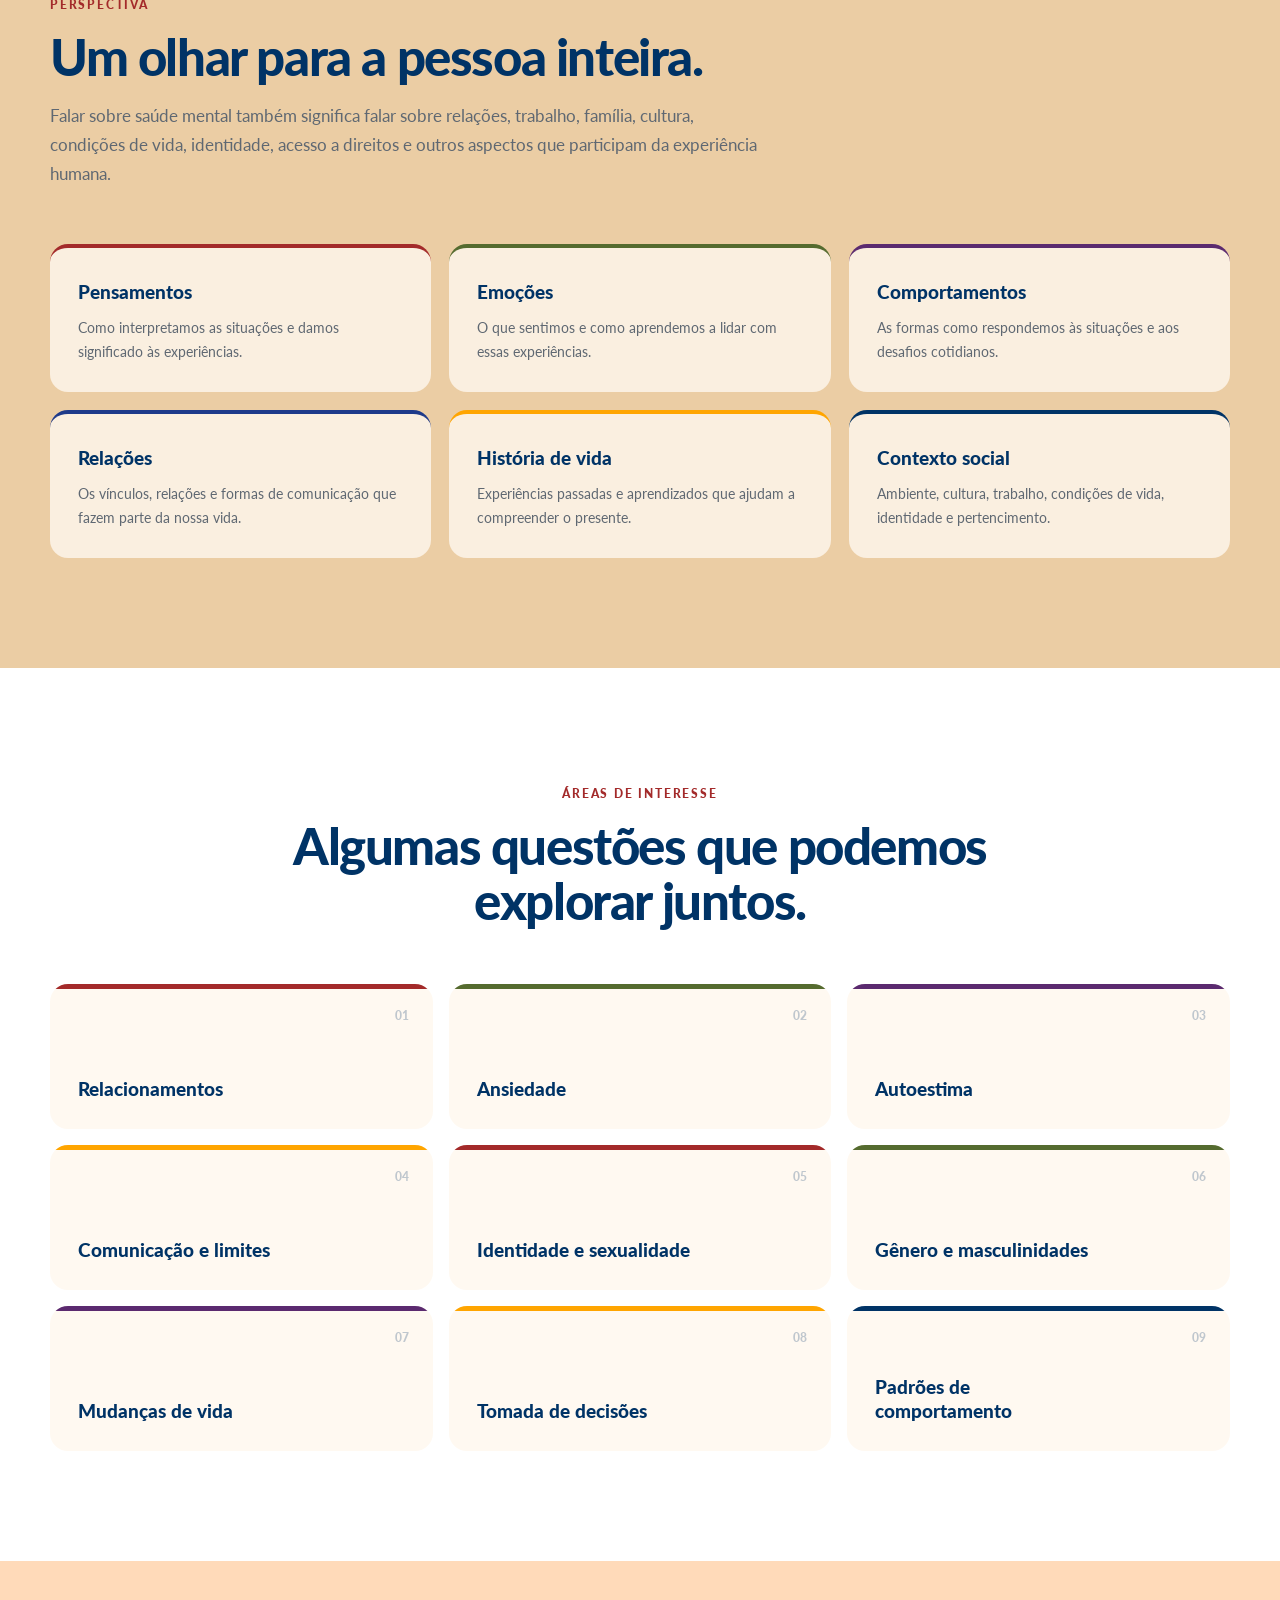
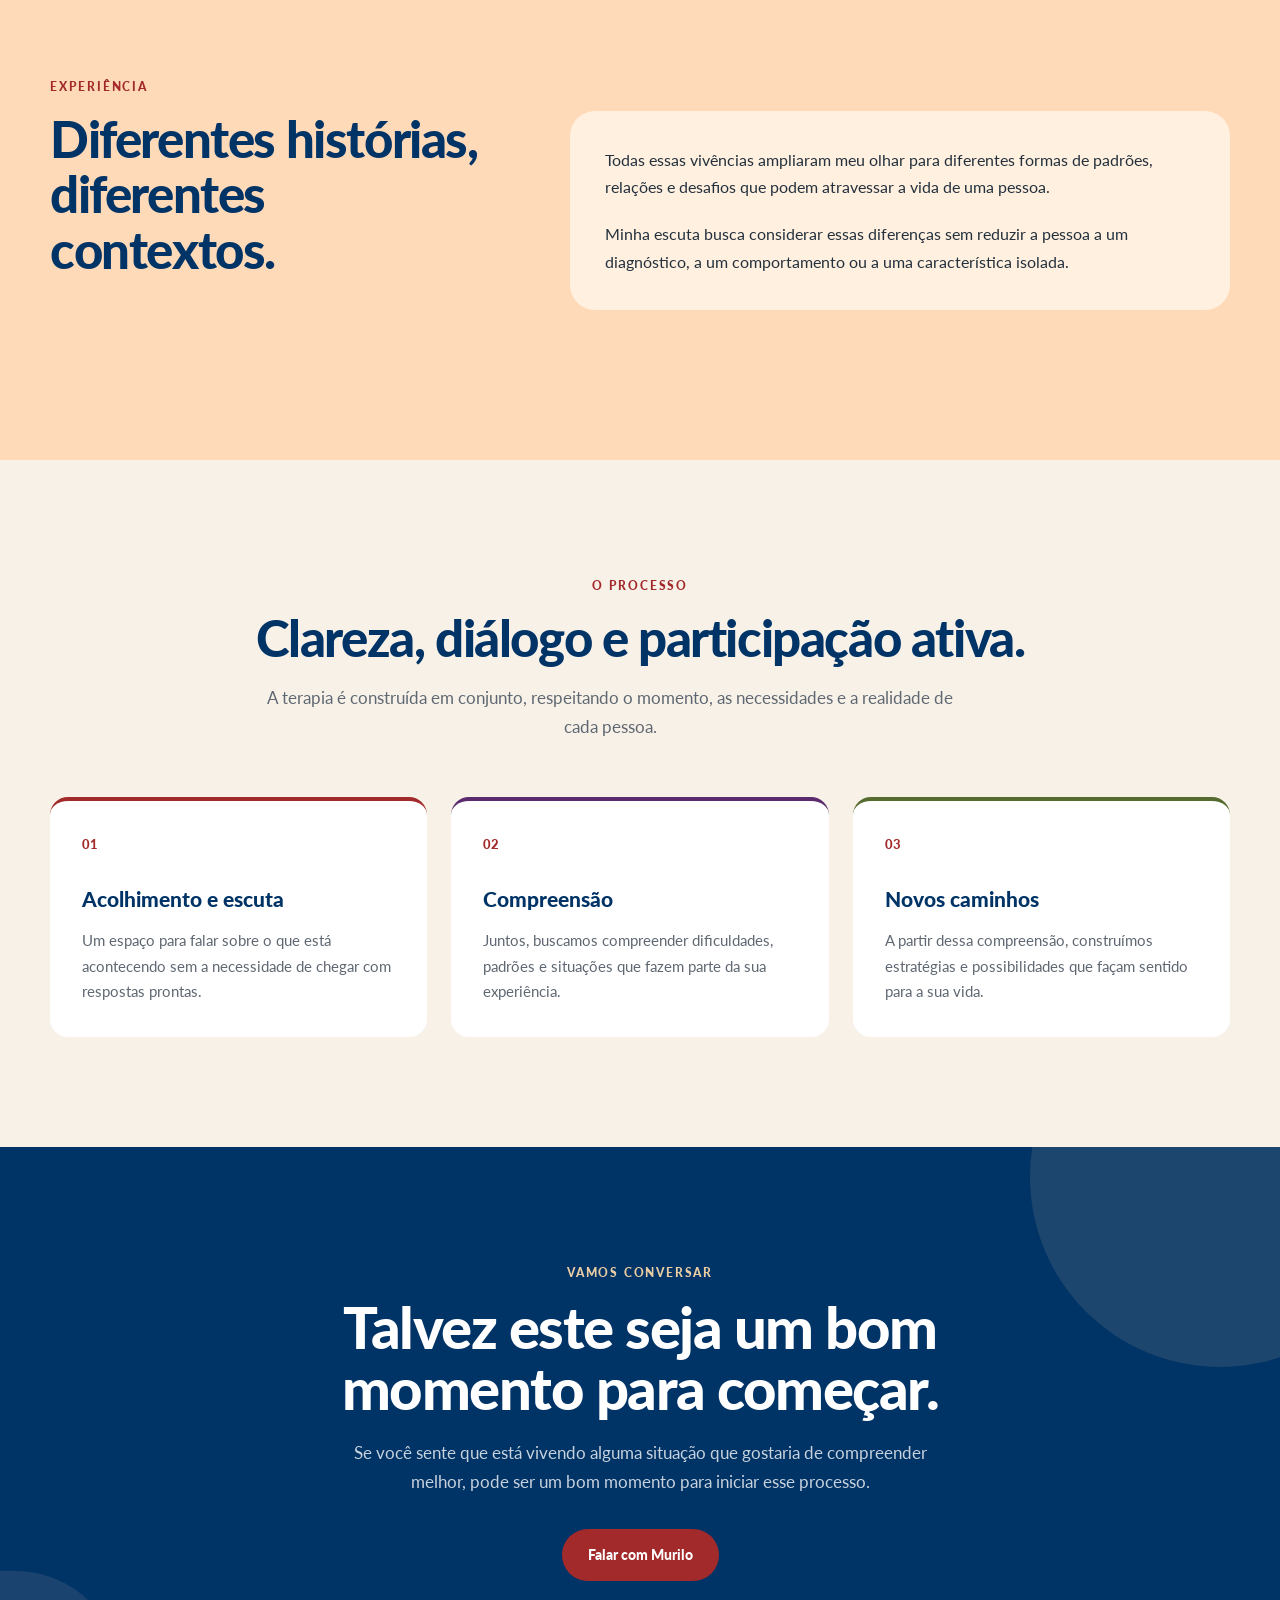
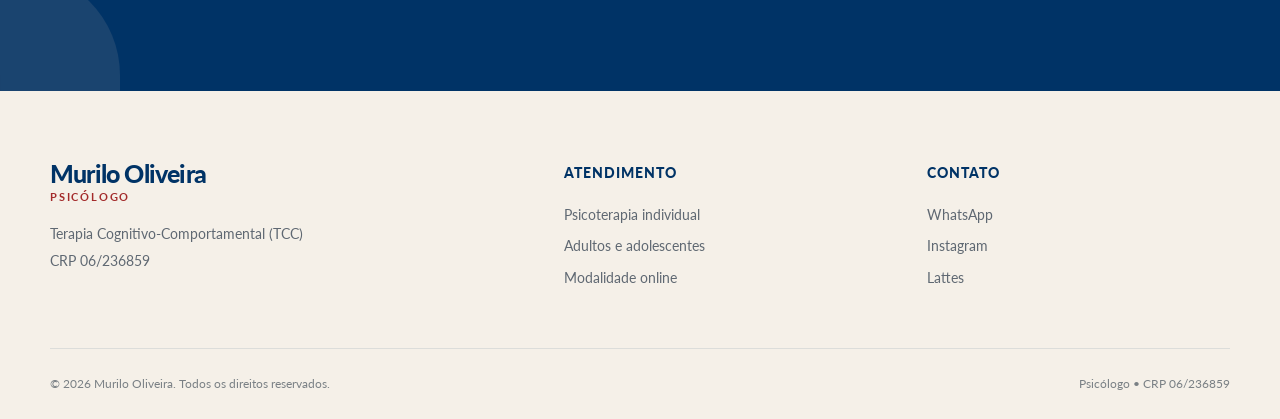
==== commit c7b0011a: "Update index.html" ====
--- a/index.html
+++ b/index.html
@@ -30,7 +30,7 @@
     <div class="container header-content">
 
         <a href="#inicio" class="logo" aria-label="Murilo Oliveira - início">
-            <span>Murilo Cardoso</span>
+            <span>Murilo Oliveira</span>
             <small>Psicólogo</small>
         </a>
 
@@ -617,7 +617,7 @@
                 class="logo footer-logo"
                 aria-label="Voltar ao início"
             >
-                <span>Murilo Cardoso</span>
+                <span>Murilo Oliveira</span>
                 <small>Psicólogo</small>
             </a>
 
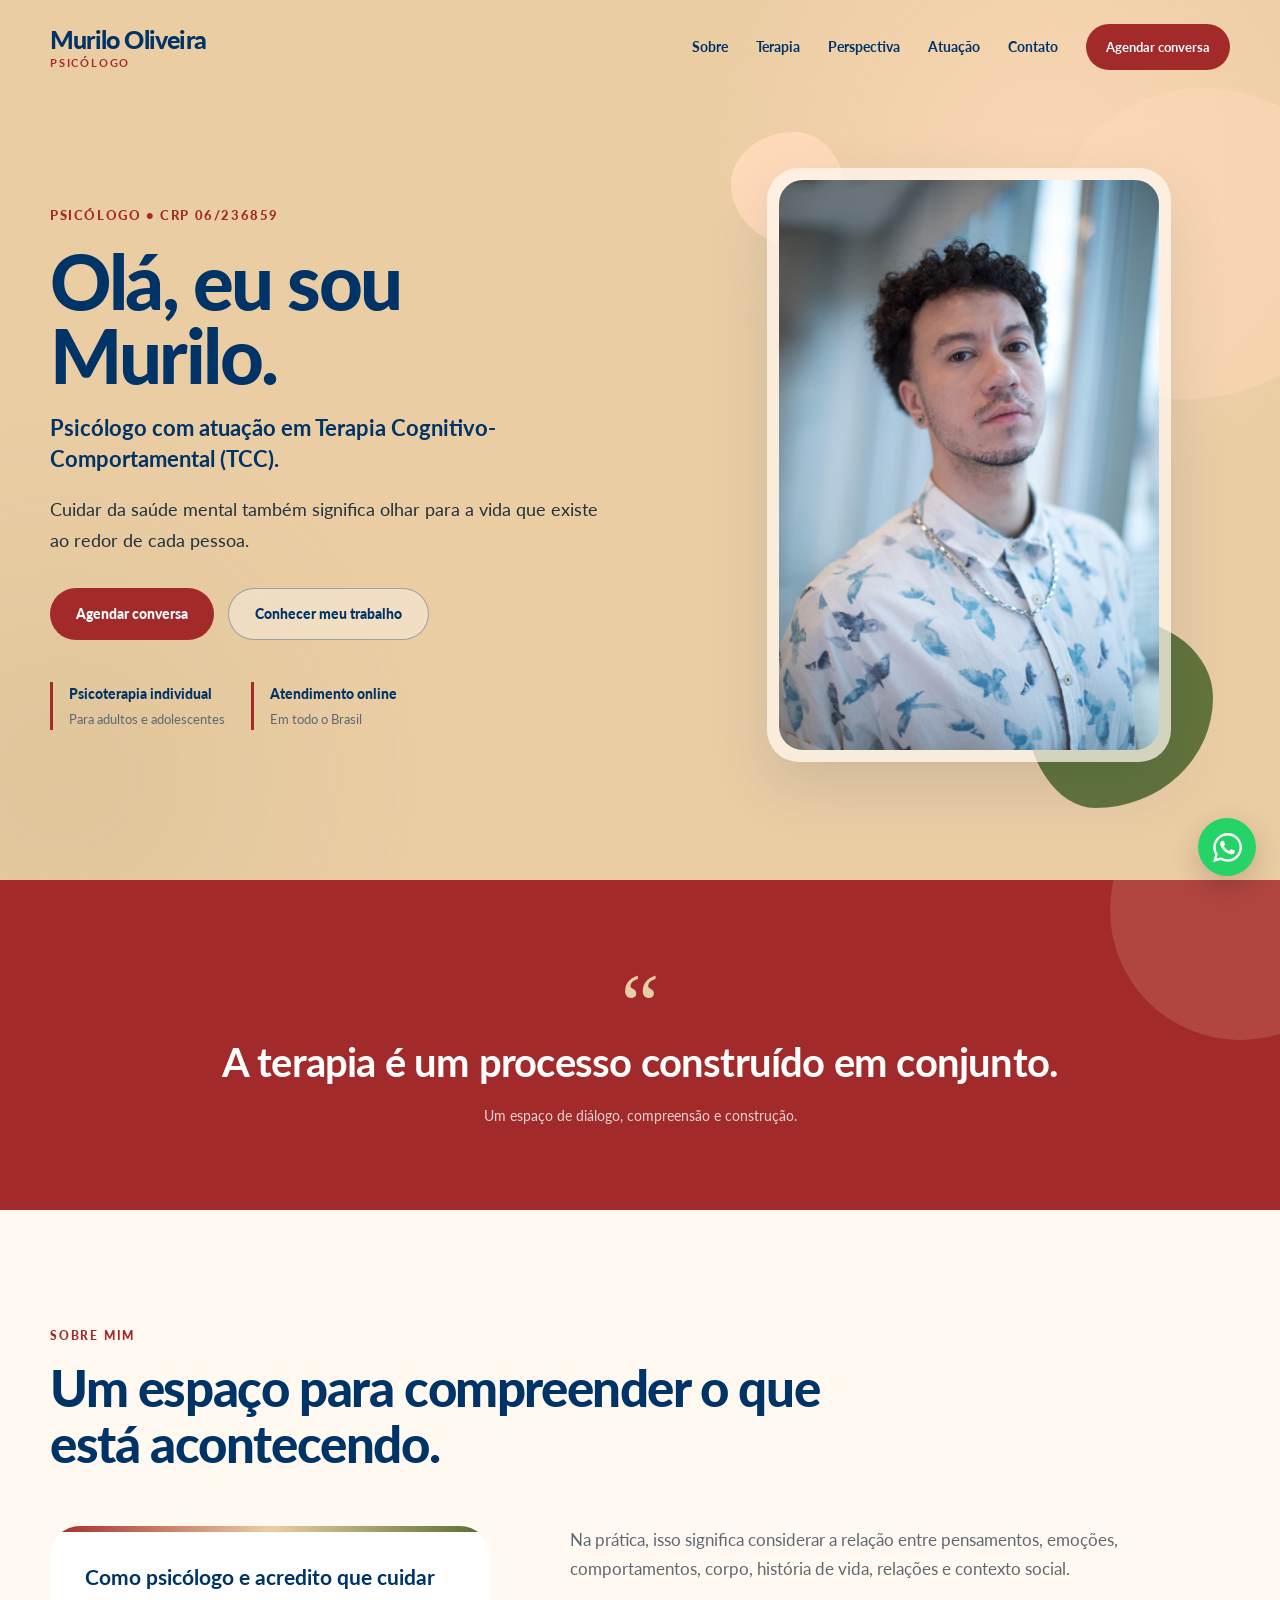
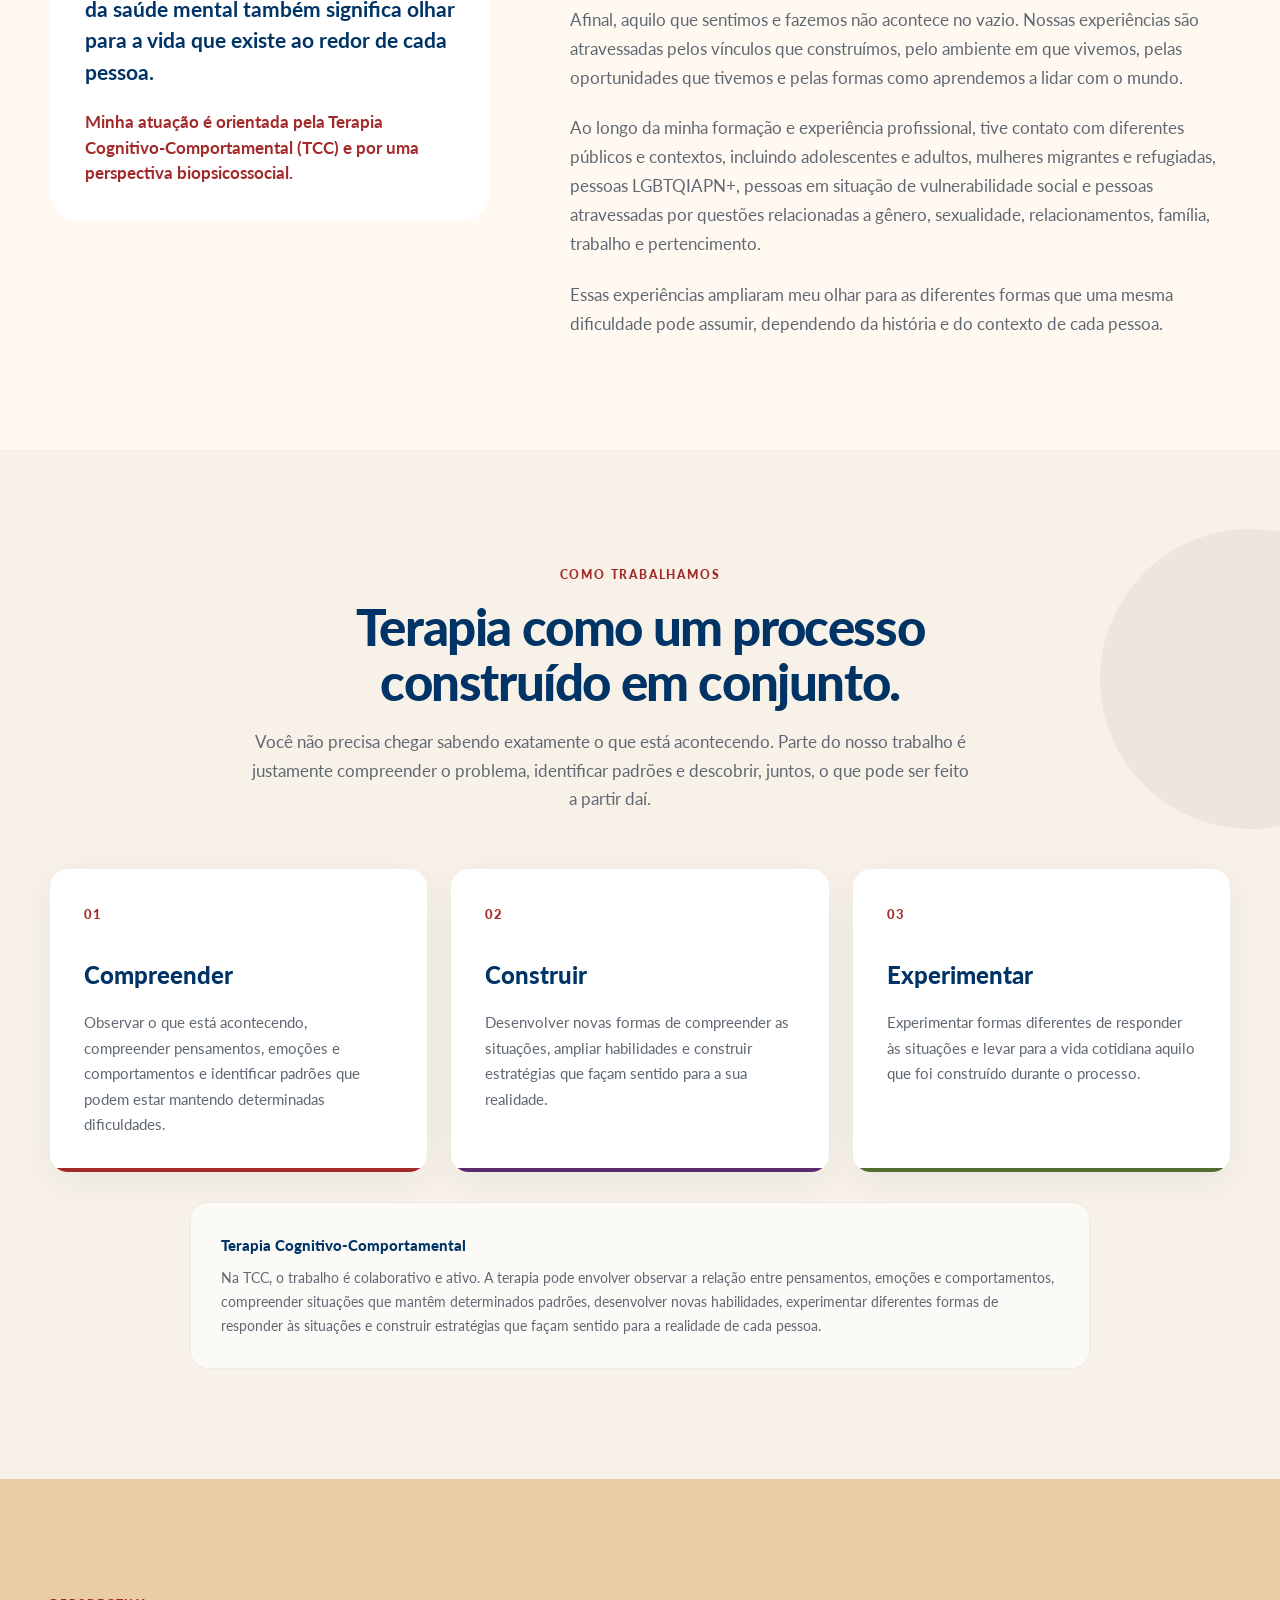
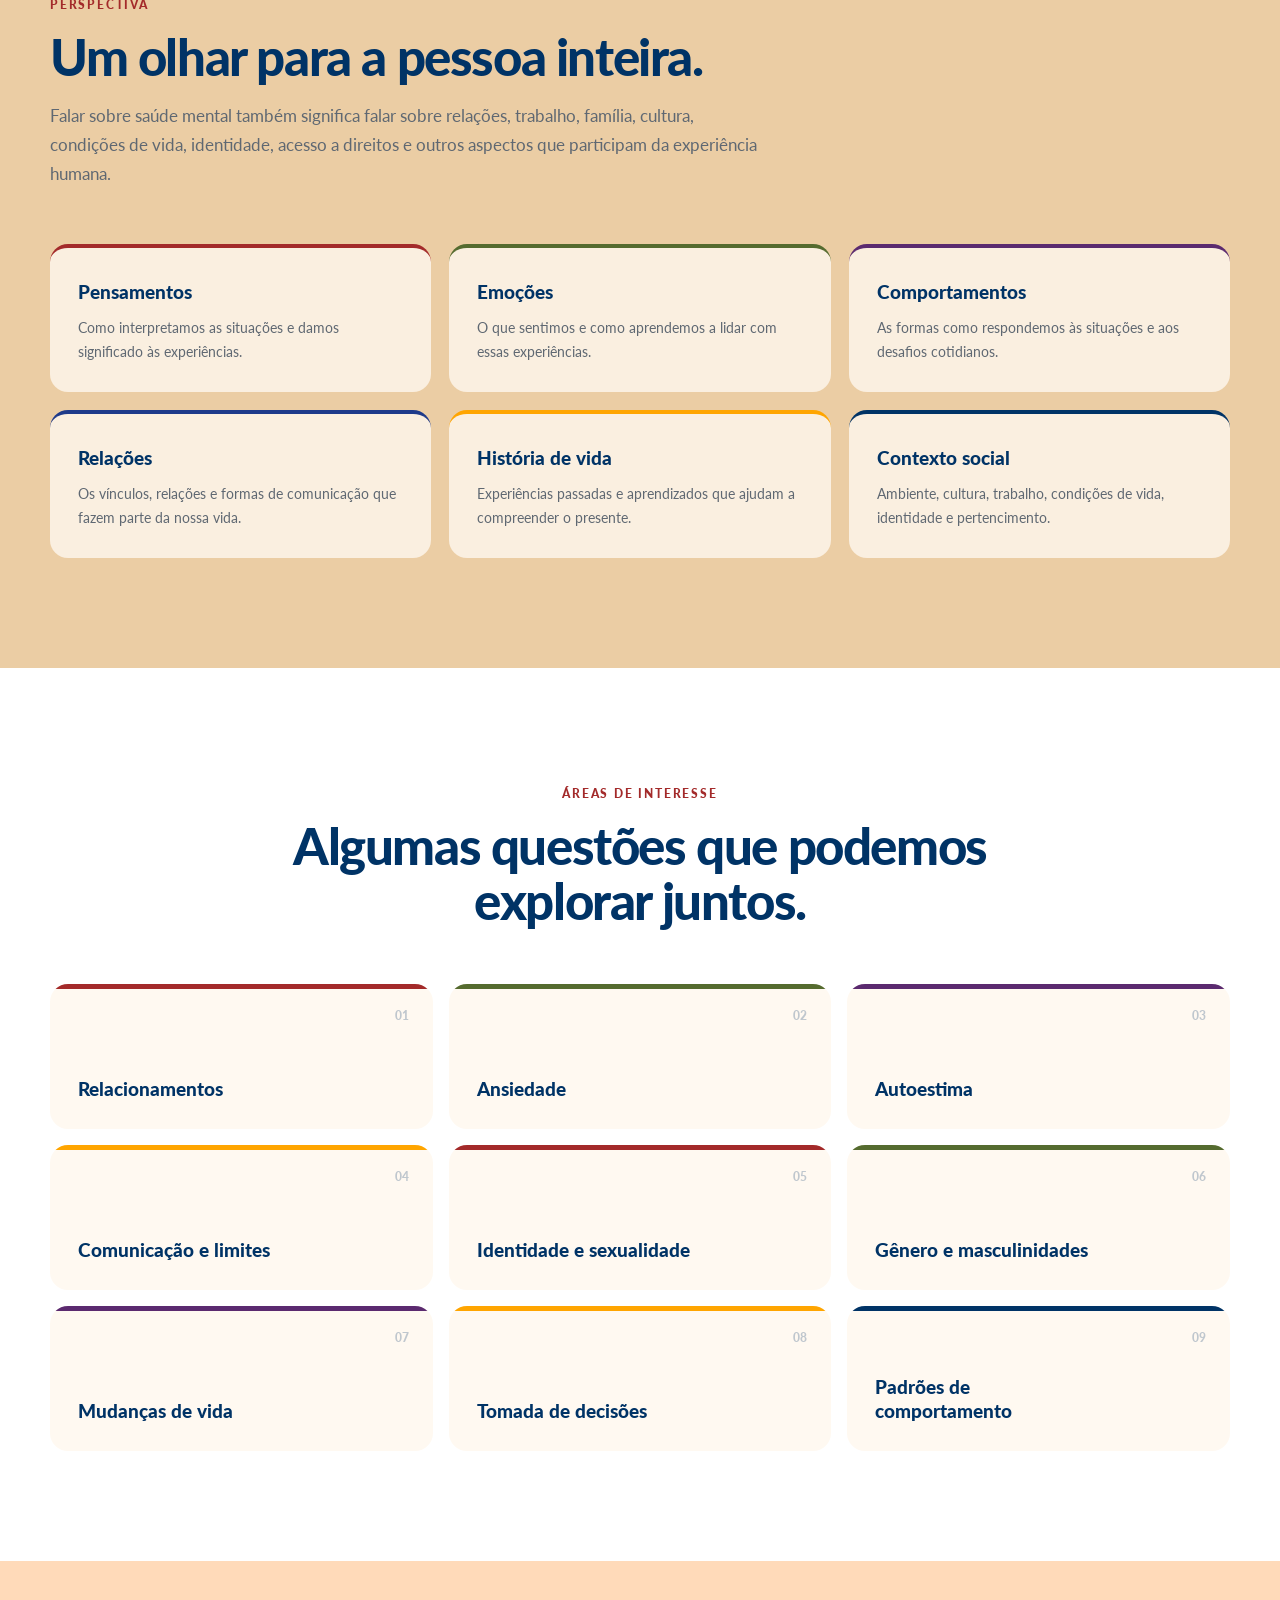
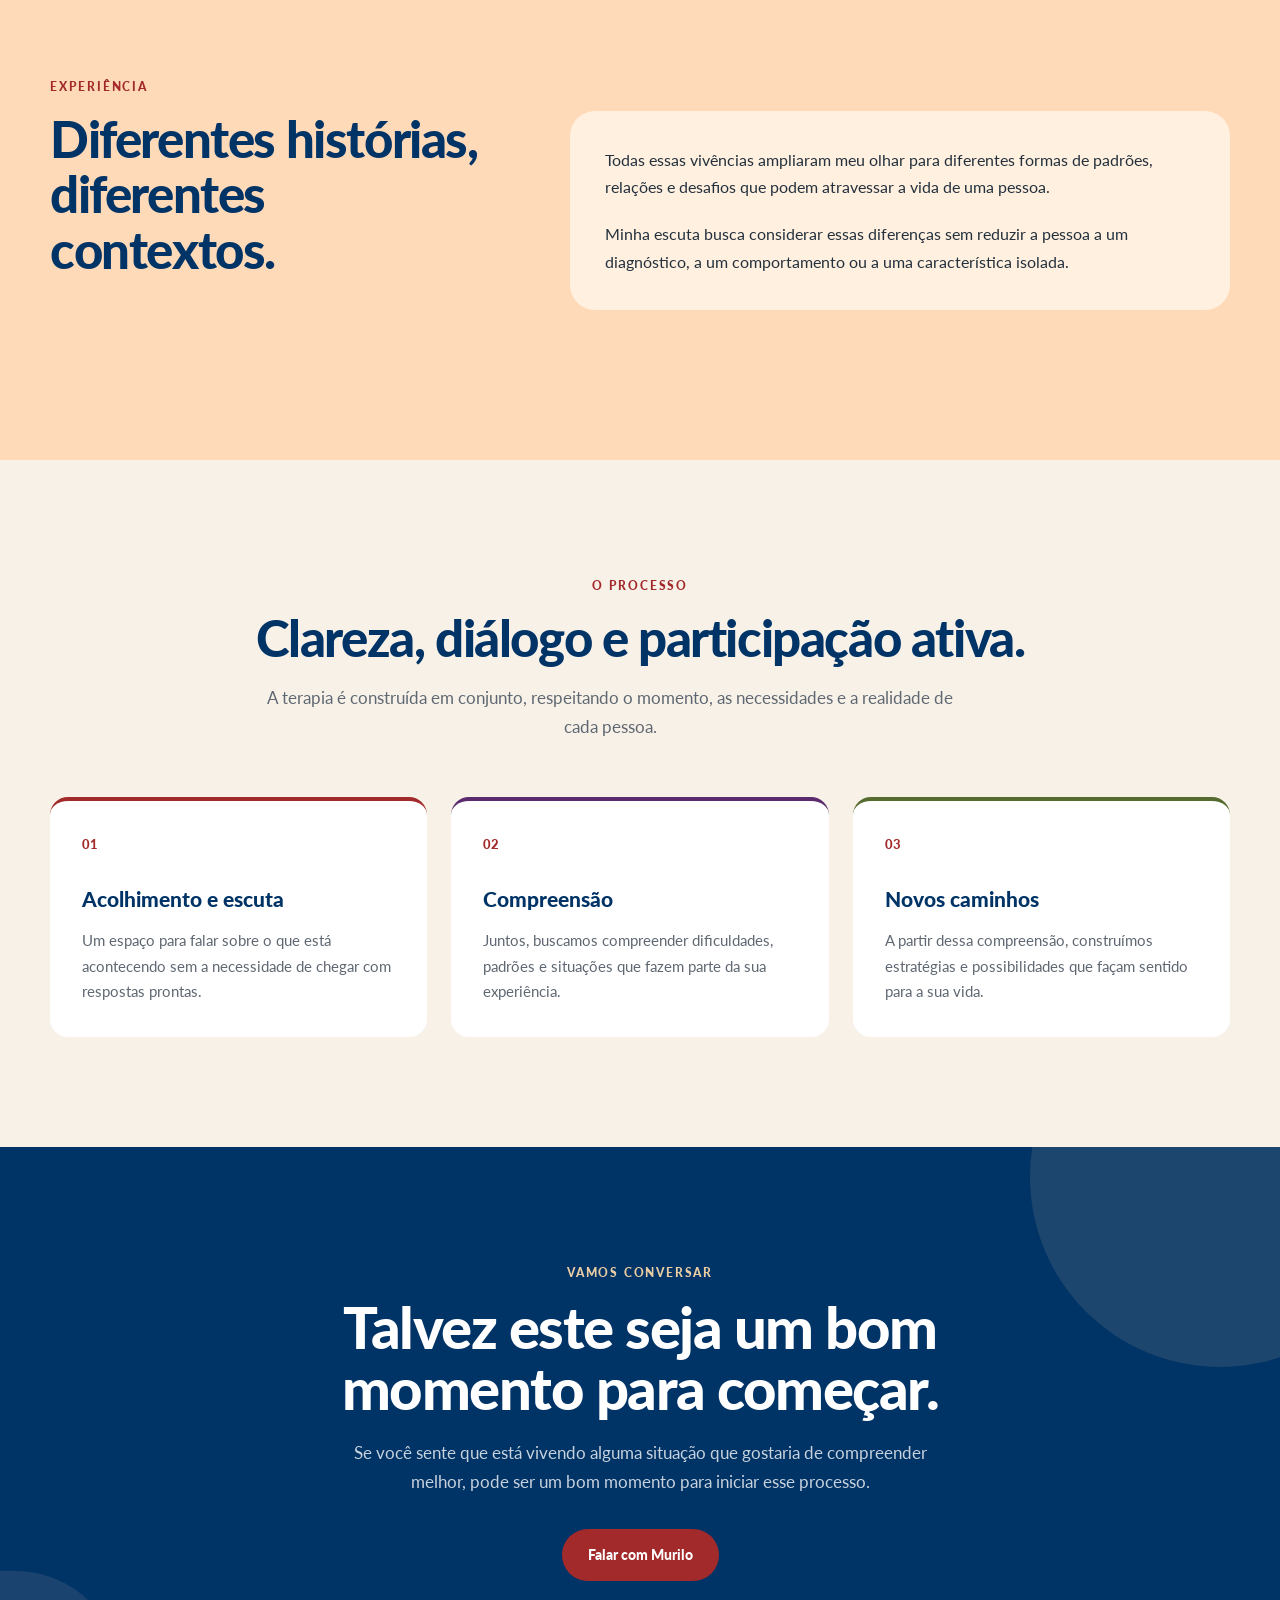
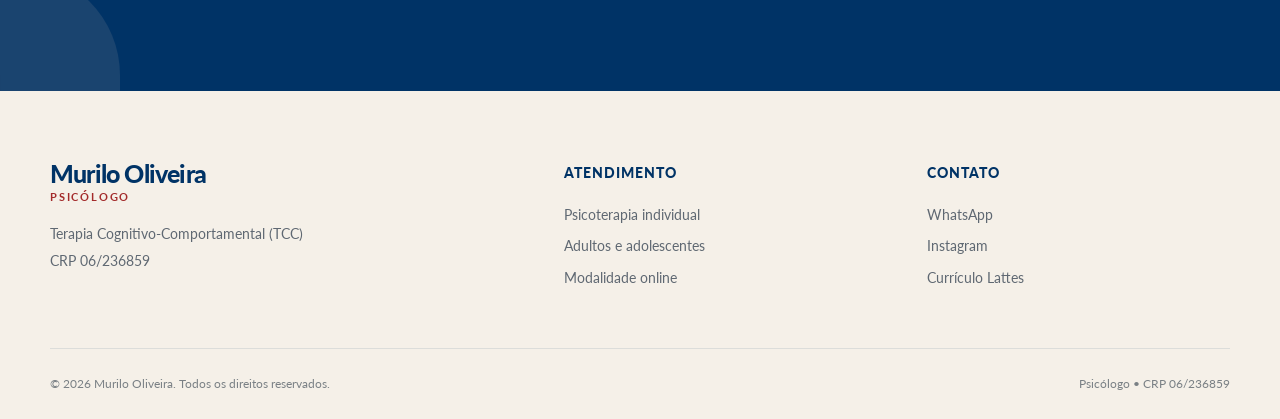
==== commit 5fb0387b: "Update index.html" ====
--- a/index.html
+++ b/index.html
@@ -1,6 +1,22 @@
 <!DOCTYPE html>
 <html lang="pt-BR">
 <head>
+
+    <!-- Google tag (gtag.js) -->
+    <script async src="https://www.googletagmanager.com/gtag/js?id=AW-18479474032"></script>
+
+    <script>
+        window.dataLayer = window.dataLayer || [];
+
+        function gtag() {
+            dataLayer.push(arguments);
+        }
+
+        gtag("js", new Date());
+
+        gtag("config", "AW-18479474032");
+    </script>
+
     <meta charset="UTF-8">
     <meta name="viewport" content="width=device-width, initial-scale=1.0">
 
@@ -22,6 +38,7 @@
     >
 
     <link rel="stylesheet" href="estilo.css">
+
 </head>
 
 <body>
@@ -35,6 +52,7 @@
         </a>
 
         <nav class="nav" aria-label="Navegação principal">
+
             <a href="#sobre">Sobre</a>
             <a href="#terapia">Terapia</a>
             <a href="#perspectiva">Perspectiva</a>
@@ -49,6 +67,7 @@
             >
                 Agendar conversa
             </a>
+
         </nav>
 
     </div>
@@ -674,15 +693,15 @@
             >
                 Instagram
             </a>
-            
+
             <a
-                href="http://lattes.cnpq.br/4631771661580720"
+                href="https://lattes.cnpq.br/4631771661580720"
                 target="_blank"
                 rel="noopener noreferrer"
             >
-                Lattes
+                Currículo Lattes
             </a>
-            
+
         </div>
 
     </div>
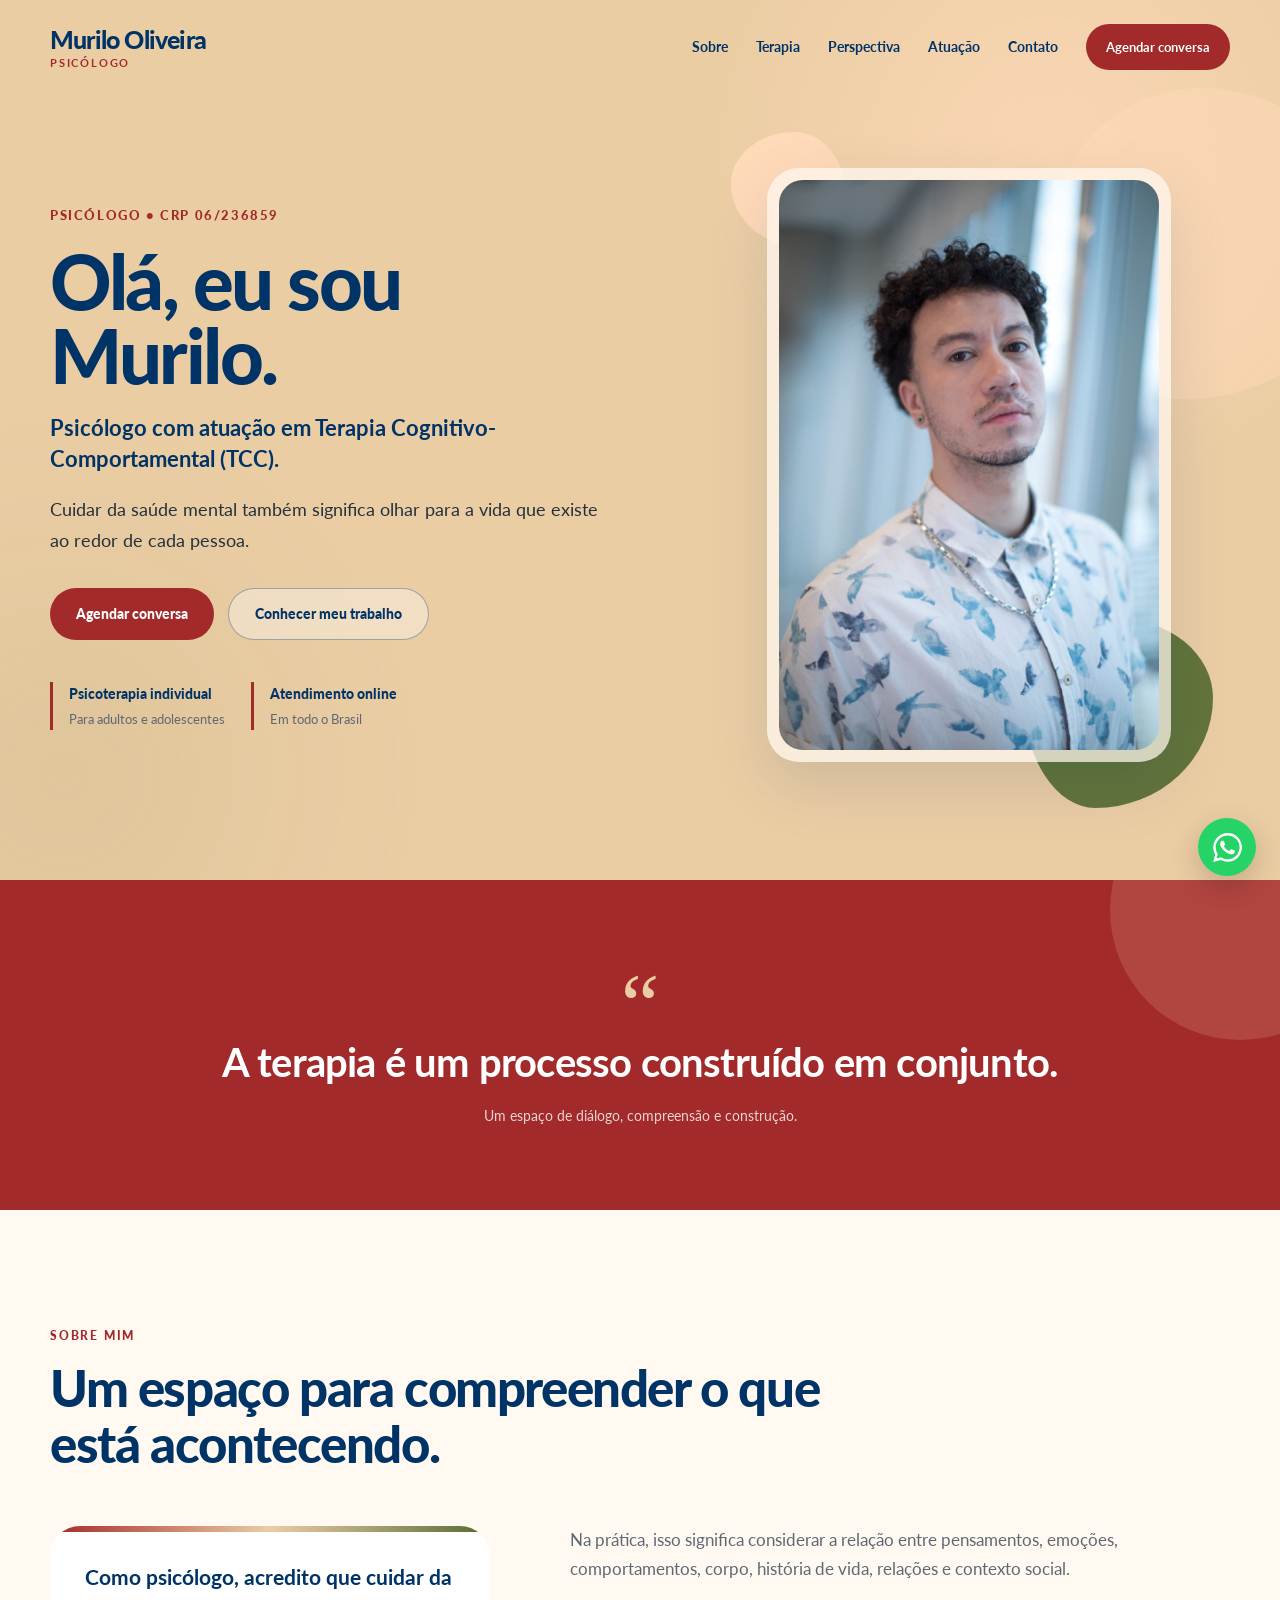
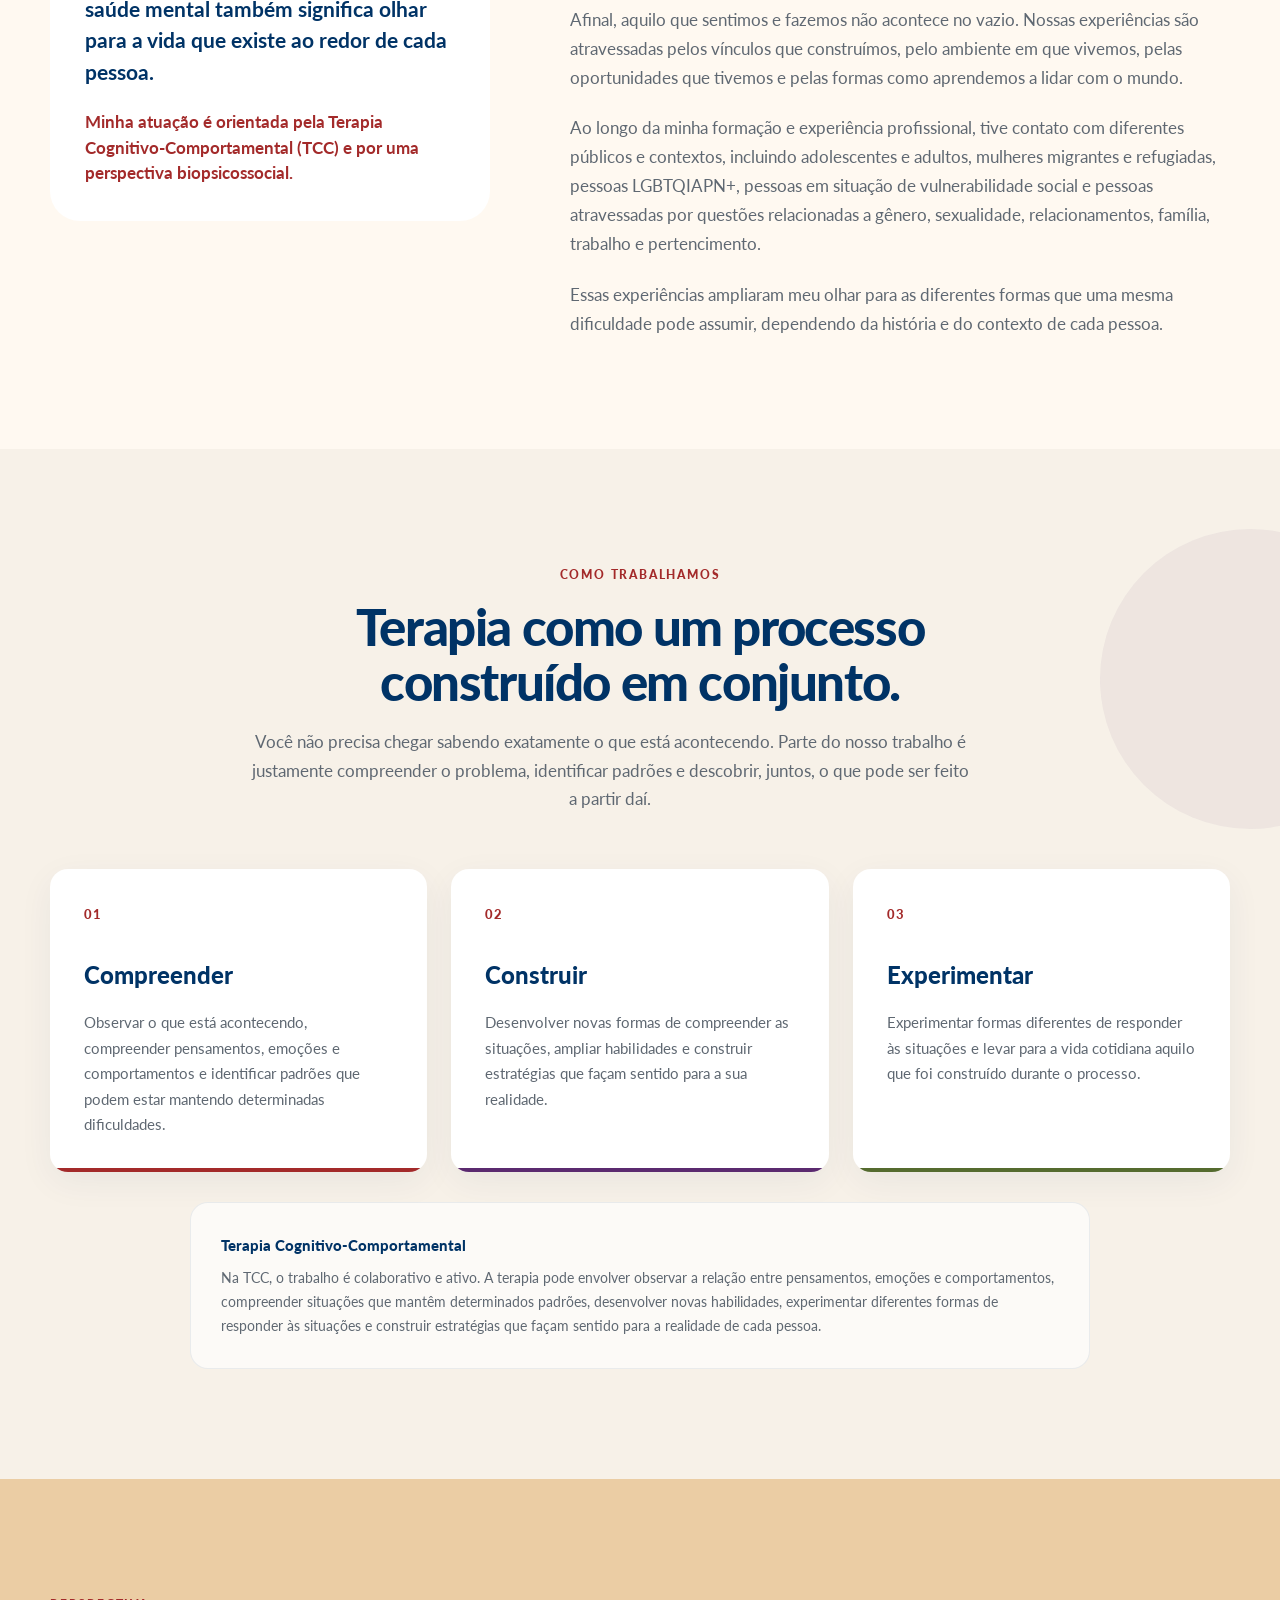
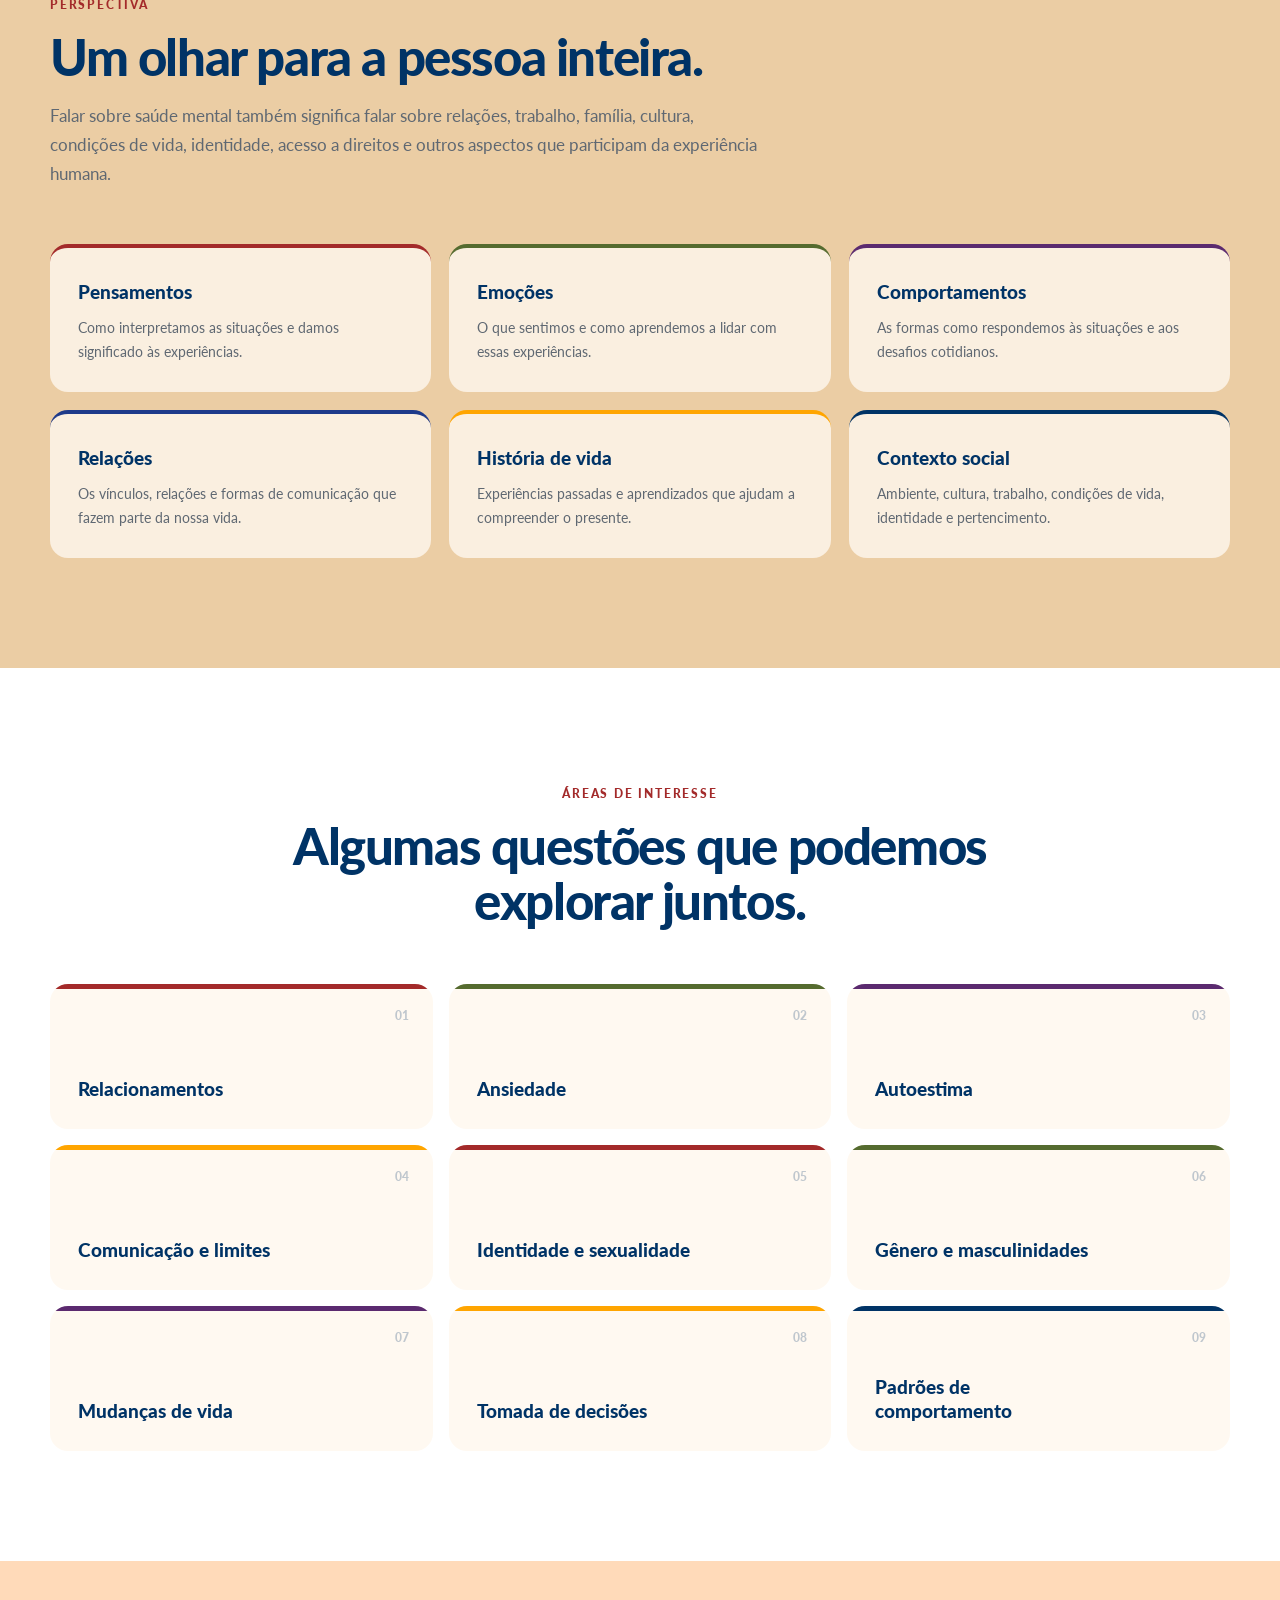
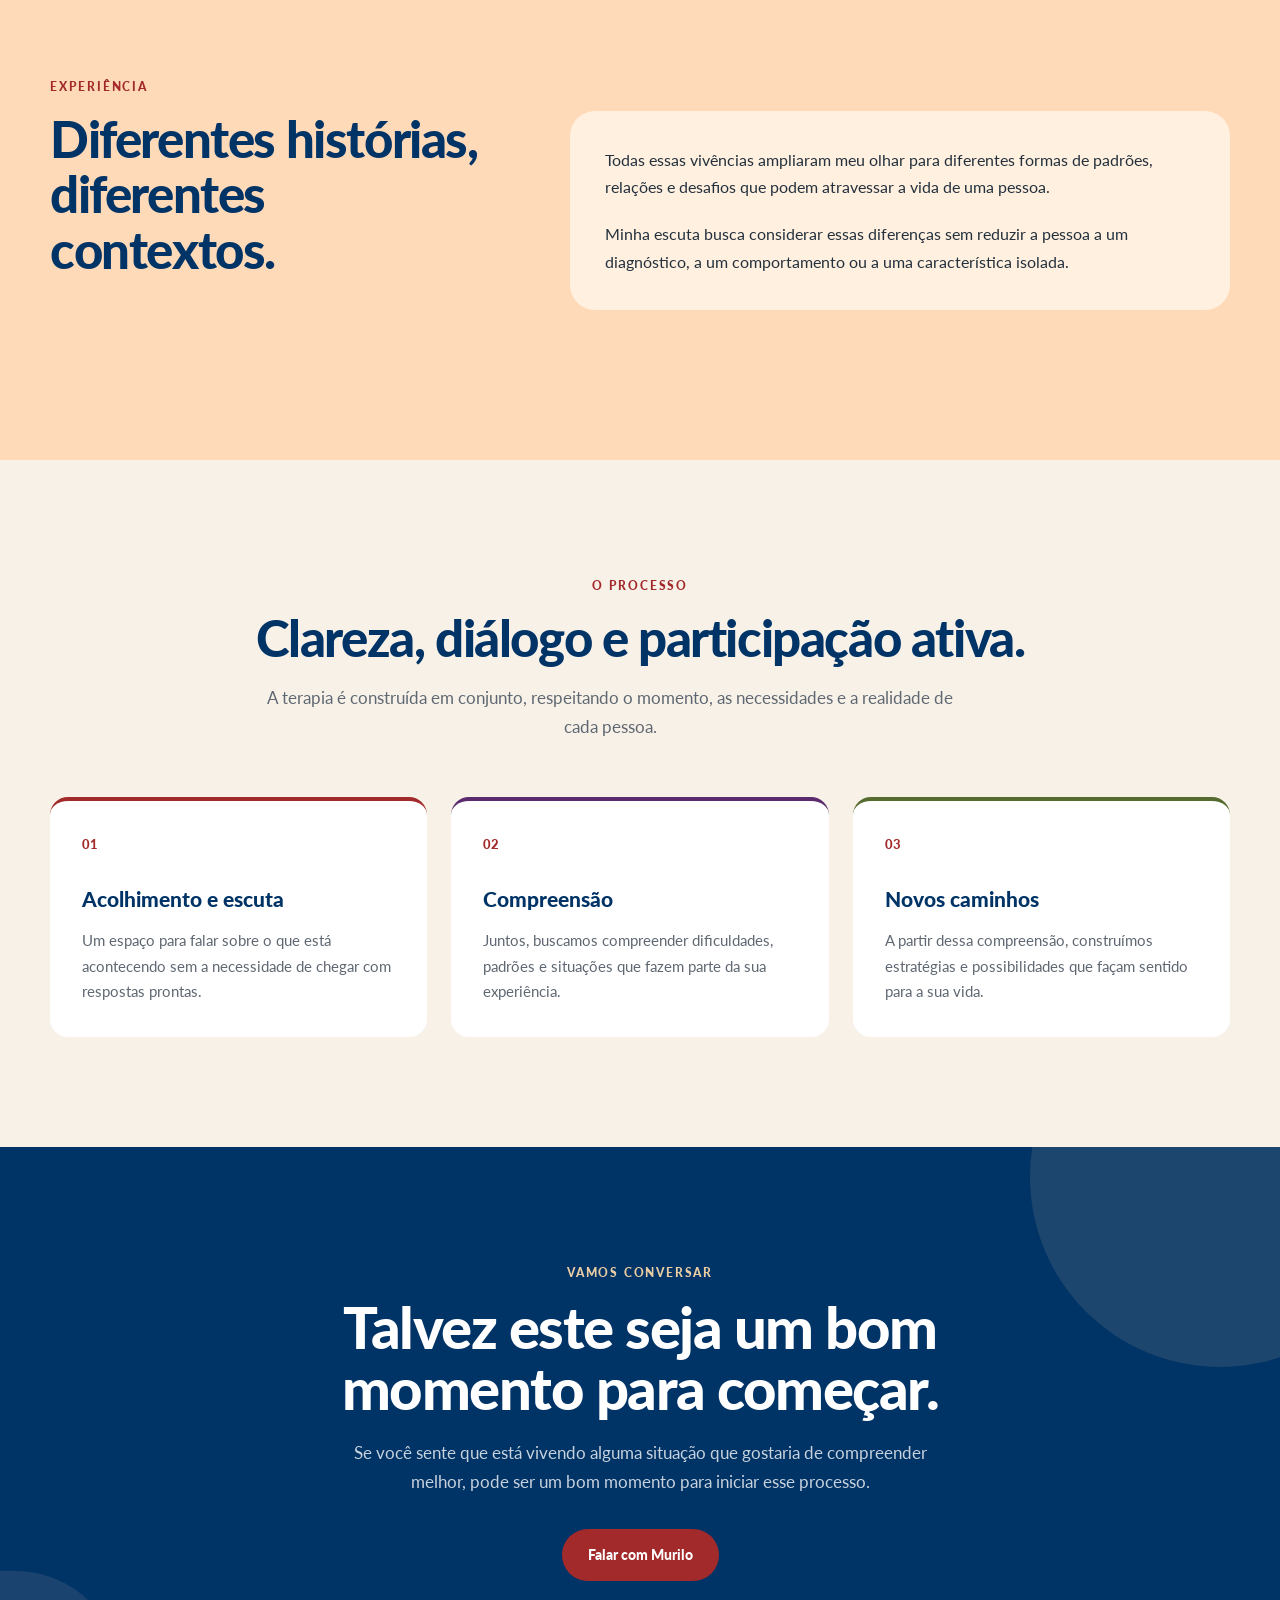
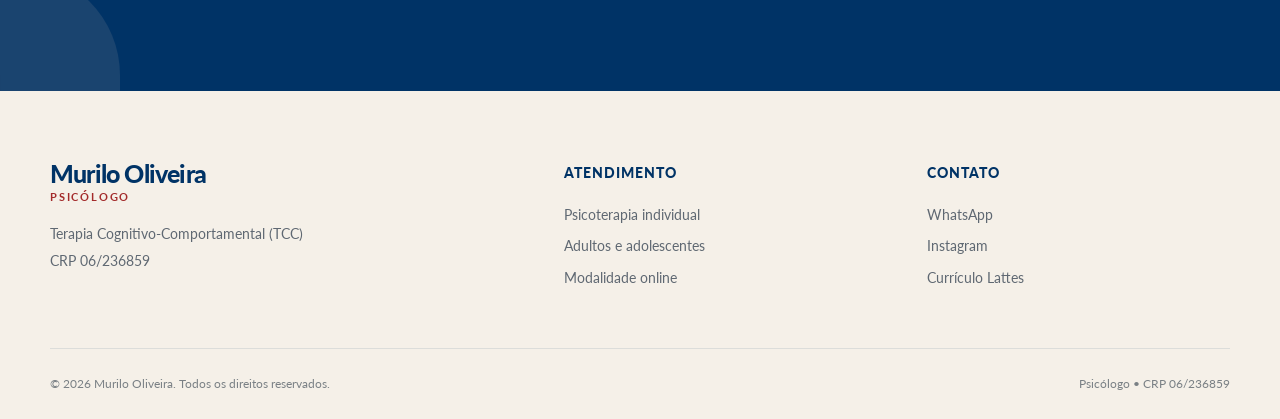
==== commit 1850f254: "Update index.html" ====
--- a/index.html
+++ b/index.html
@@ -17,26 +17,133 @@
         gtag("config", "AW-18479474032");
     </script>
 
+
+    <!-- SEO -->
     <meta charset="UTF-8">
-    <meta name="viewport" content="width=device-width, initial-scale=1.0">
-
-    <title>Murilo Oliveira | Psicólogo</title>
+
+    <meta
+        name="viewport"
+        content="width=device-width, initial-scale=1.0"
+    >
+
+    <title>
+        Murilo Oliveira | Psicólogo TCC | Psicoterapia Online
+    </title>
 
     <meta
         name="description"
         content="Murilo Oliveira, psicólogo com atuação em Terapia Cognitivo-Comportamental (TCC). Psicoterapia online para adultos e adolescentes."
     >
 
-    <meta name="theme-color" content="#003366">
-
+    <meta
+        name="robots"
+        content="index, follow"
+    >
+
+    <link
+        rel="canonical"
+        href="https://www.psicologomurilo.com.br/"
+    >
+
+    <meta
+        name="theme-color"
+        content="#003366"
+    >
+
+
+    <!-- Open Graph -->
+    <meta
+        property="og:type"
+        content="website"
+    >
+
+    <meta
+        property="og:title"
+        content="Murilo Oliveira | Psicólogo TCC"
+    >
+
+    <meta
+        property="og:description"
+        content="Psicoterapia online para adultos e adolescentes, com atuação em Terapia Cognitivo-Comportamental."
+    >
+
+    <meta
+        property="og:url"
+        content="https://www.psicologomurilo.com.br/"
+    >
+
+    <meta
+        property="og:site_name"
+        content="Murilo Oliveira | Psicólogo"
+    >
+
+    <meta
+        property="og:locale"
+        content="pt_BR"
+    >
+
+    <meta
+        property="og:image"
+        content="https://www.psicologomurilo.com.br/murilo-psicologo.jpeg"
+    >
+
+
+    <!-- Twitter / X -->
+    <meta
+        name="twitter:card"
+        content="summary_large_image"
+    >
+
+    <meta
+        name="twitter:title"
+        content="Murilo Oliveira | Psicólogo TCC"
+    >
+
+    <meta
+        name="twitter:description"
+        content="Psicoterapia online para adultos e adolescentes, com atuação em Terapia Cognitivo-Comportamental."
+    >
+
+    <meta
+        name="twitter:image"
+        content="https://www.psicologomurilo.com.br/murilo-psicologo.jpeg"
+    >
+
+
+    <!-- Dados estruturados -->
+    <script type="application/ld+json">
+    {
+        "@context": "https://schema.org",
+        "@type": "Person",
+        "name": "Murilo Oliveira",
+        "jobTitle": "Psicólogo",
+        "description": "Psicólogo com atuação em Terapia Cognitivo-Comportamental (TCC), com atendimento de adultos e adolescentes.",
+        "image": "https://www.psicologomurilo.com.br/murilo-psicologo.jpeg",
+        "url": "https://www.psicologomurilo.com.br/",
+        "sameAs": [
+            "https://lattes.cnpq.br/4631771661580720",
+            "https://www.instagram.com/psicomurillo.c.oliveira/"
+        ]
+    }
+    </script>
+
+
+    <!-- Fontes -->
     <link rel="preconnect" href="https://fonts.googleapis.com">
-    <link rel="preconnect" href="https://fonts.gstatic.com" crossorigin>
+
+    <link
+        rel="preconnect"
+        href="https://fonts.gstatic.com"
+        crossorigin
+    >
 
     <link
         href="https://fonts.googleapis.com/css2?family=Lato:wght@300;400;700;900&display=swap"
         rel="stylesheet"
     >
 
+
+    <!-- CSS -->
     <link rel="stylesheet" href="estilo.css">
 
 </head>
@@ -54,9 +161,13 @@
         <nav class="nav" aria-label="Navegação principal">
 
             <a href="#sobre">Sobre</a>
+
             <a href="#terapia">Terapia</a>
+
             <a href="#perspectiva">Perspectiva</a>
+
             <a href="#atuacao">Atuação</a>
+
             <a href="#contato">Contato</a>
 
             <a
@@ -73,7 +184,9 @@
     </div>
 </header>
 
+
 <main>
+
 
 <!-- HERO -->
 <section class="hero" id="inicio">
@@ -109,7 +222,10 @@
                     Agendar conversa
                 </a>
 
-                <a href="#sobre" class="btn btn-secondary">
+                <a
+                    href="#sobre"
+                    class="btn btn-secondary"
+                >
                     Conhecer meu trabalho
                 </a>
 
@@ -137,13 +253,14 @@
             <div class="image-wrapper">
 
                 <div class="organic-shape organic-shape-back"></div>
+
                 <div class="organic-shape organic-shape-front"></div>
 
                 <div class="image-frame">
 
                     <img
                         src="murilo-psicologo.jpeg"
-                        alt="Murilo Oliveira, psicólogo"
+                        alt="Murilo Oliveira, psicólogo com atuação em Terapia Cognitivo-Comportamental"
                     >
 
                 </div>
@@ -164,7 +281,10 @@
 
         <div class="quote-inner">
 
-            <div class="quote-mark" aria-hidden="true">
+            <div
+                class="quote-mark"
+                aria-hidden="true"
+            >
                 “
             </div>
 
@@ -184,7 +304,10 @@
 
 
 <!-- SOBRE -->
-<section class="section about-section" id="sobre">
+<section
+    class="section about-section"
+    id="sobre"
+>
 
     <div class="container">
 
@@ -206,7 +329,7 @@
             <div class="about-intro">
 
                 <p>
-                    Como psicólogo e acredito que cuidar da saúde mental também significa olhar para a vida que existe ao redor de cada pessoa.
+                    Como psicólogo, acredito que cuidar da saúde mental também significa olhar para a vida que existe ao redor de cada pessoa.
                 </p>
 
                 <p>
@@ -244,7 +367,10 @@
 
 
 <!-- TERAPIA -->
-<section class="section therapy-section" id="terapia">
+<section
+    class="section therapy-section"
+    id="terapia"
+>
 
     <div class="container">
 
@@ -338,7 +464,10 @@
 
 
 <!-- PERSPECTIVA -->
-<section class="section perspective-section" id="perspectiva">
+<section
+    class="section perspective-section"
+    id="perspectiva"
+>
 
     <div class="container">
 
@@ -362,33 +491,80 @@
         <div class="perspective-grid">
 
             <div class="perspective-item">
-                <h3>Pensamentos</h3>
-                <p>Como interpretamos as situações e damos significado às experiências.</p>
-            </div>
+
+                <h3>
+                    Pensamentos
+                </h3>
+
+                <p>
+                    Como interpretamos as situações e damos significado às experiências.
+                </p>
+
+            </div>
+
 
             <div class="perspective-item">
-                <h3>Emoções</h3>
-                <p>O que sentimos e como aprendemos a lidar com essas experiências.</p>
-            </div>
+
+                <h3>
+                    Emoções
+                </h3>
+
+                <p>
+                    O que sentimos e como aprendemos a lidar com essas experiências.
+                </p>
+
+            </div>
+
 
             <div class="perspective-item">
-                <h3>Comportamentos</h3>
-                <p>As formas como respondemos às situações e aos desafios cotidianos.</p>
-            </div>
+
+                <h3>
+                    Comportamentos
+                </h3>
+
+                <p>
+                    As formas como respondemos às situações e aos desafios cotidianos.
+                </p>
+
+            </div>
+
 
             <div class="perspective-item">
-                <h3>Relações</h3>
-                <p>Os vínculos, relações e formas de comunicação que fazem parte da nossa vida.</p>
-            </div>
+
+                <h3>
+                    Relações
+                </h3>
+
+                <p>
+                    Os vínculos, relações e formas de comunicação que fazem parte da nossa vida.
+                </p>
+
+            </div>
+
 
             <div class="perspective-item">
-                <h3>História de vida</h3>
-                <p>Experiências passadas e aprendizados que ajudam a compreender o presente.</p>
-            </div>
+
+                <h3>
+                    História de vida
+                </h3>
+
+                <p>
+                    Experiências passadas e aprendizados que ajudam a compreender o presente.
+                </p>
+
+            </div>
+
 
             <div class="perspective-item">
-                <h3>Contexto social</h3>
-                <p>Ambiente, cultura, trabalho, condições de vida, identidade e pertencimento.</p>
+
+                <h3>
+                    Contexto social
+                </h3>
+
+                <p>
+                    Ambiente, cultura, trabalho, condições de vida, identidade e pertencimento.
+                </p>
+
             </div>
 
         </div>
@@ -399,7 +575,10 @@
 
 
 <!-- ATUAÇÃO -->
-<section class="section areas-section" id="atuacao">
+<section
+    class="section areas-section"
+    id="atuacao"
+>
 
     <div class="container">
 
@@ -491,7 +670,7 @@
         <div class="experience-content">
 
             <p>
-                Todas essas vivências ampliaram meu olhar para diferentes formas de padrões, 
+                Todas essas vivências ampliaram meu olhar para diferentes formas de padrões,
                 relações e desafios que podem atravessar a vida de uma pessoa.
             </p>
 
@@ -588,7 +767,10 @@
 
 
 <!-- CTA -->
-<section class="cta-section" id="contato">
+<section
+    class="cta-section"
+    id="contato"
+>
 
     <div class="container">
 
@@ -731,7 +913,10 @@
     aria-label="Falar com Murilo pelo WhatsApp"
 >
 
-    <svg viewBox="0 0 24 24" aria-hidden="true">
+    <svg
+        viewBox="0 0 24 24"
+        aria-hidden="true"
+    >
 
         <path d="M20.52 3.48A11.86 11.86 0 0 0 12.08 0C5.54.22.22 5.32.22 11.86c0 2.09.55 4.13 1.59 5.93L.12 24l6.35-1.66a11.84 11.84 0 0 0 5.61 1.42h.01c6.53 0 11.85-5.32 11.85-11.86 0-3.17-1.23-6.15-3.42-8.42ZM12.09 21.76h-.01a9.87 9.87 0 0 1-5.03-1.38l-.36-.21-3.77.99 1.01-3.67-.23-.38a9.88 9.88 0 1 1 8.39 4.65Zm5.42-7.4c-.3-.15-1.77-.87-2.05-.97-.27-.1-.47-.15-.67.15-.2.3-.77.97-.95 1.17-.17.2-.35.22-.65.07-.3-.15-1.26-.46-2.4-1.48-.89-.79-1.49-1.77-1.66-2.07-.17-.3-.02-.46.13-.61.14-.14.3-.35.45-.52.15-.17.2-.3.3-.5.1-.2.05-.37-.02-.52-.07-.15-.67-1.62-.92-2.22-.24-.58-.49-.5-.67-.51h-.57c-.2 0-.52.07-.8.37-.27.3-1.04 1.02-1.04 2.49s1.07 2.89 1.22 3.09c.15.2 2.1 3.2 5.09 4.49.71.31 1.26.5 1.69.64.71.23 1.35.2 1.86.12.57-.09 1.77-.72 2.02-1.42.25-.7.25-1.3.17-1.42-.07-.12-.27-.2-.57-.35Z"/>
 
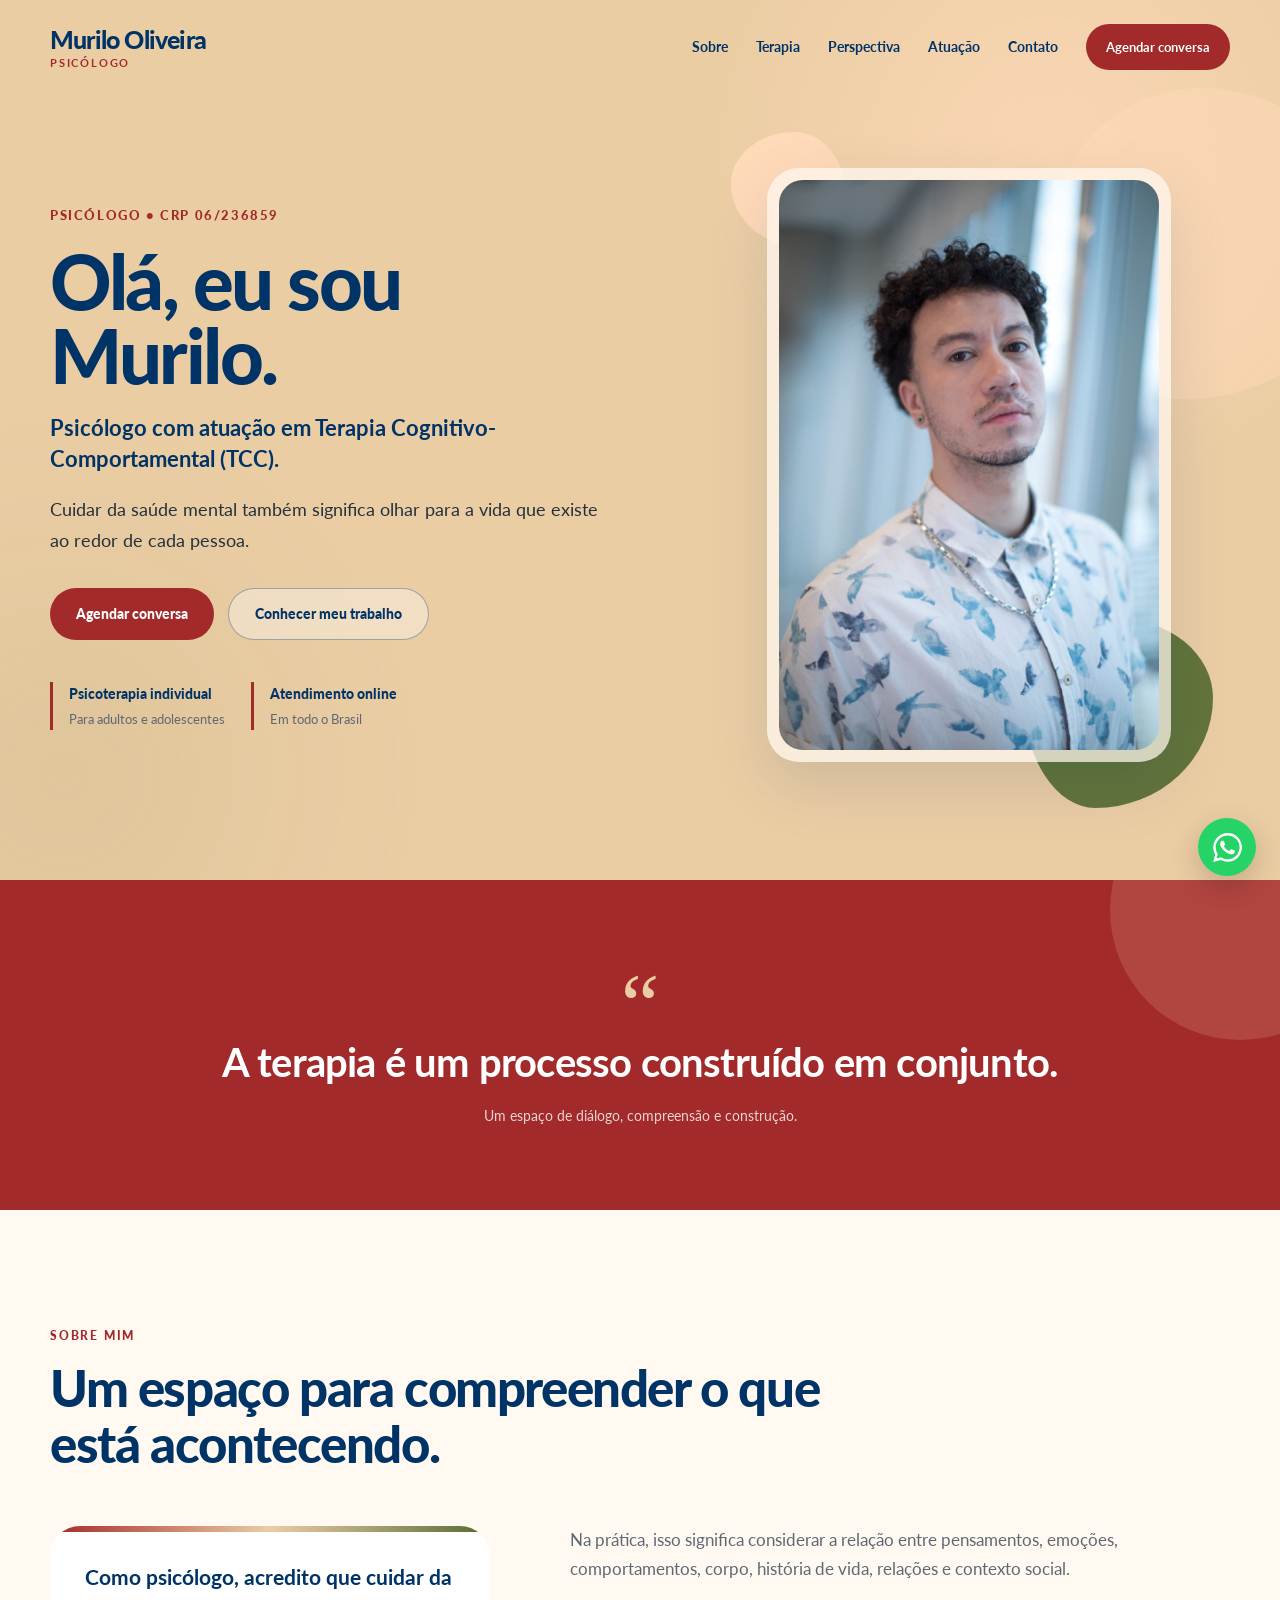
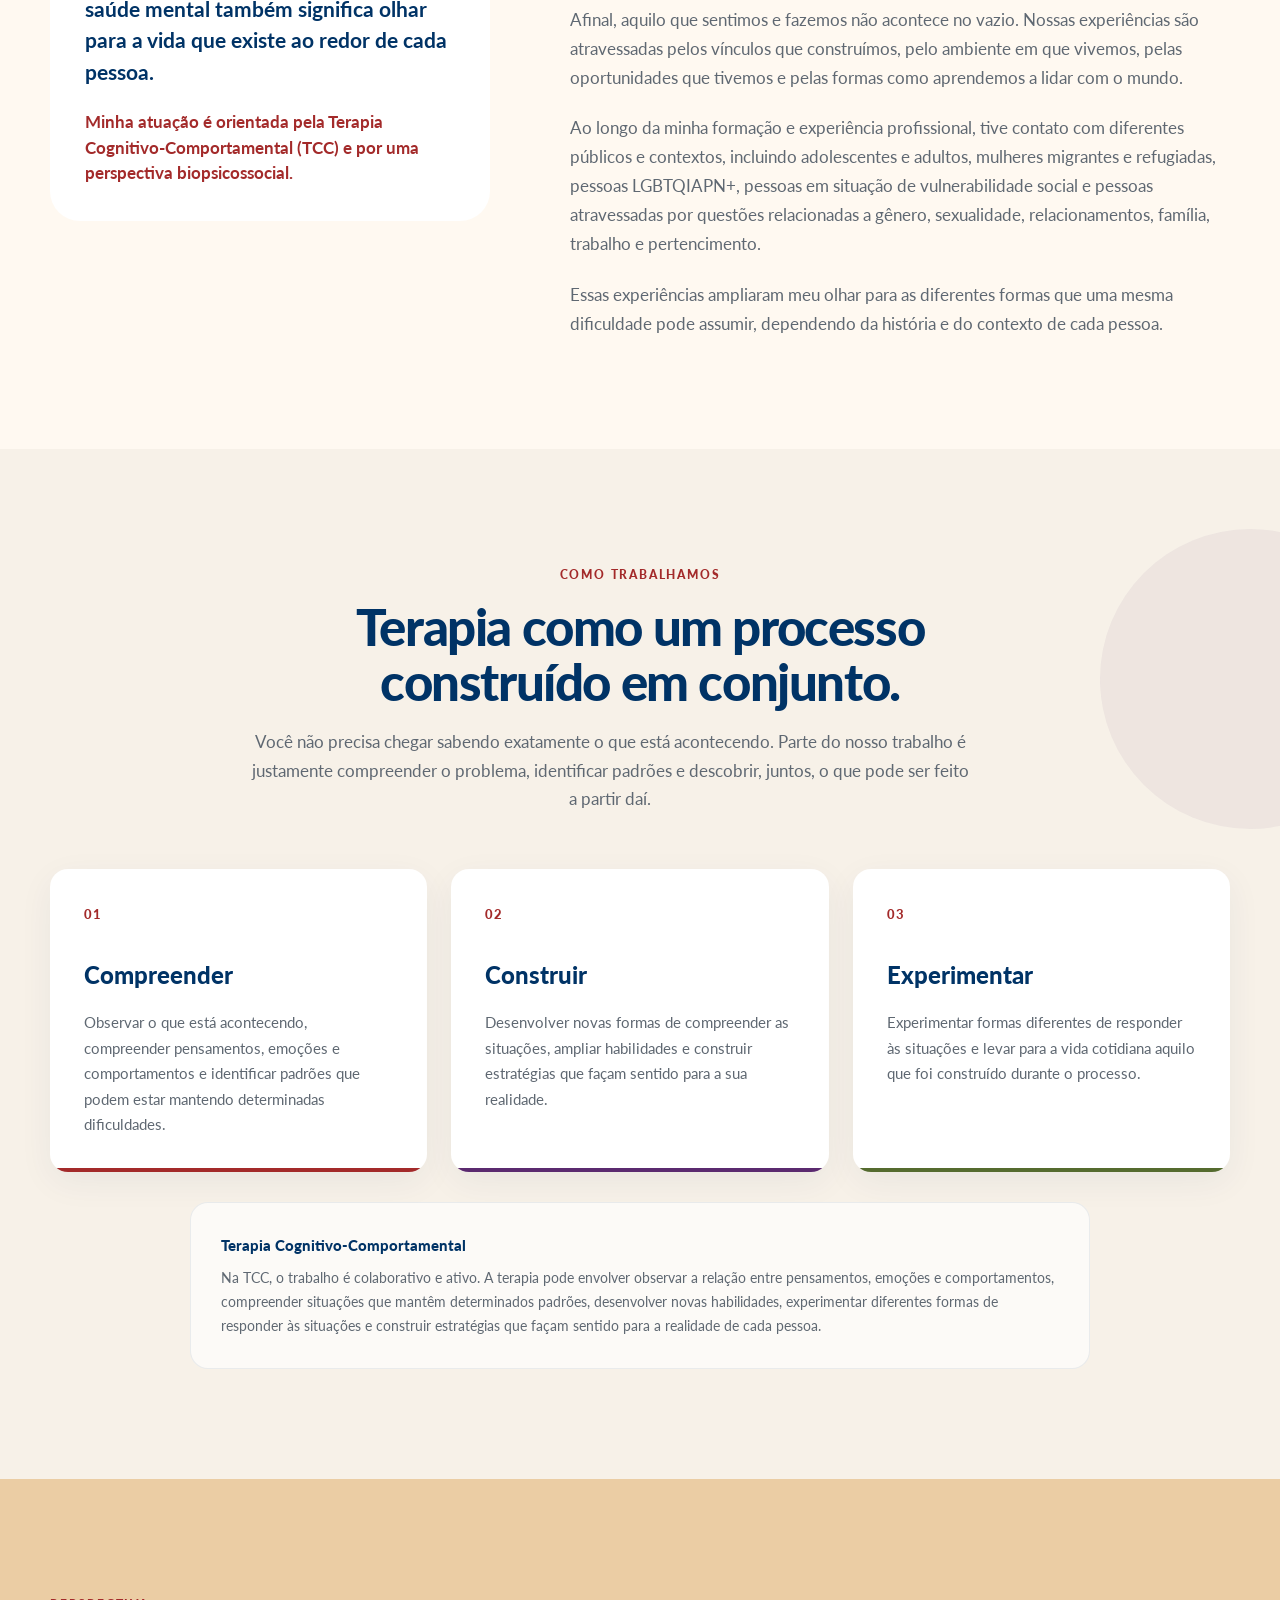
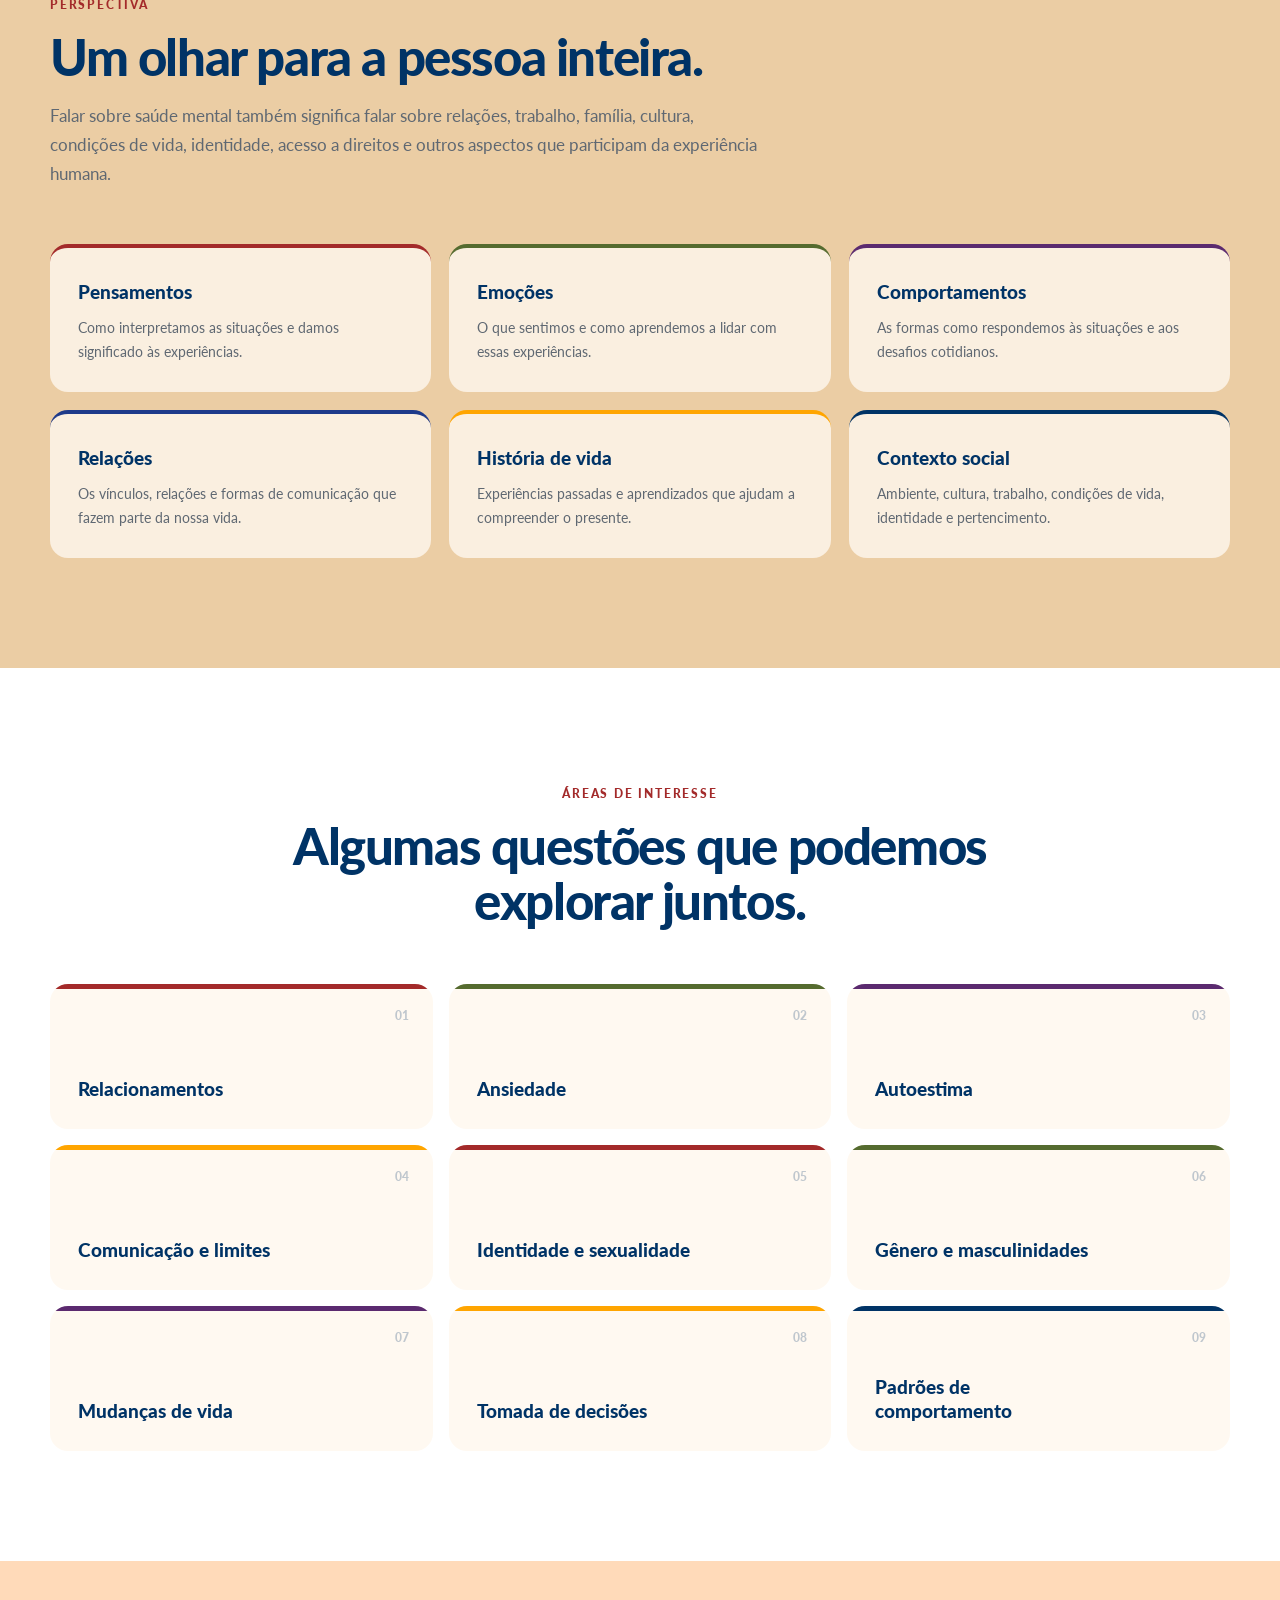
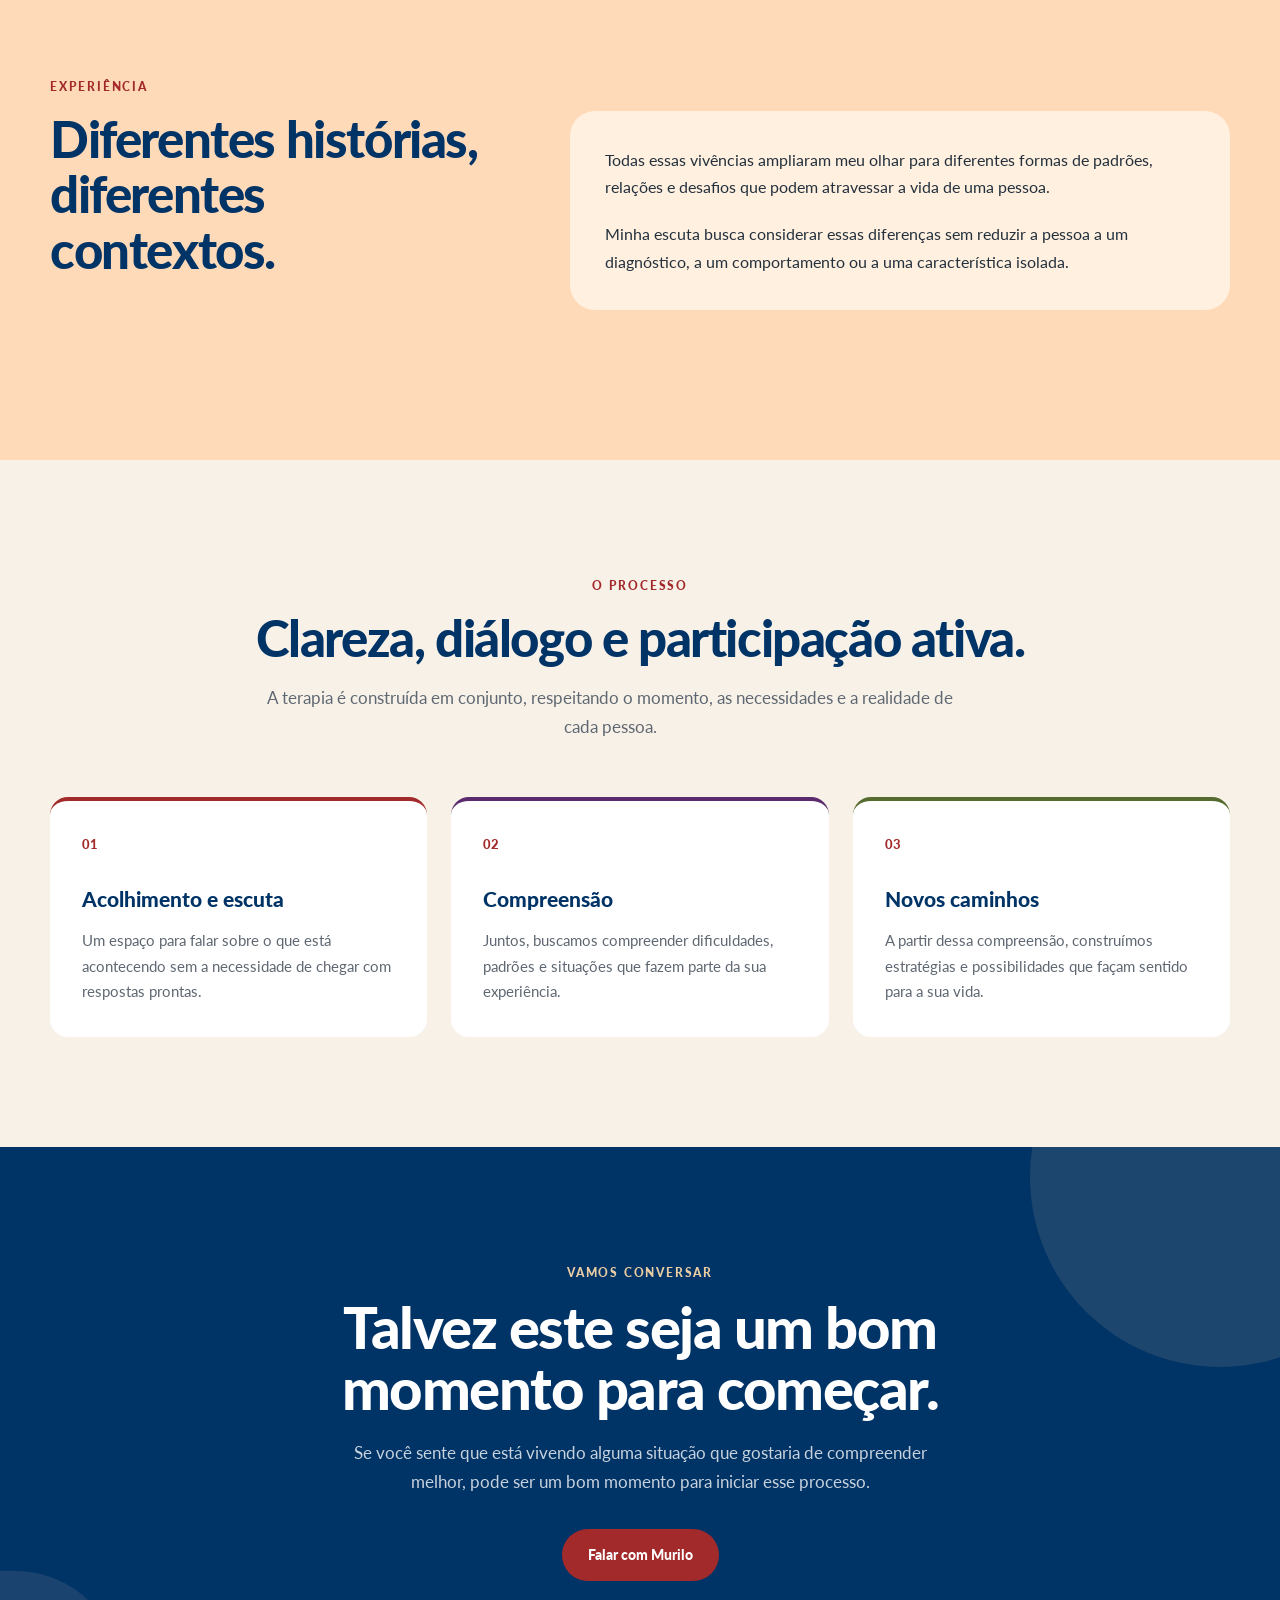
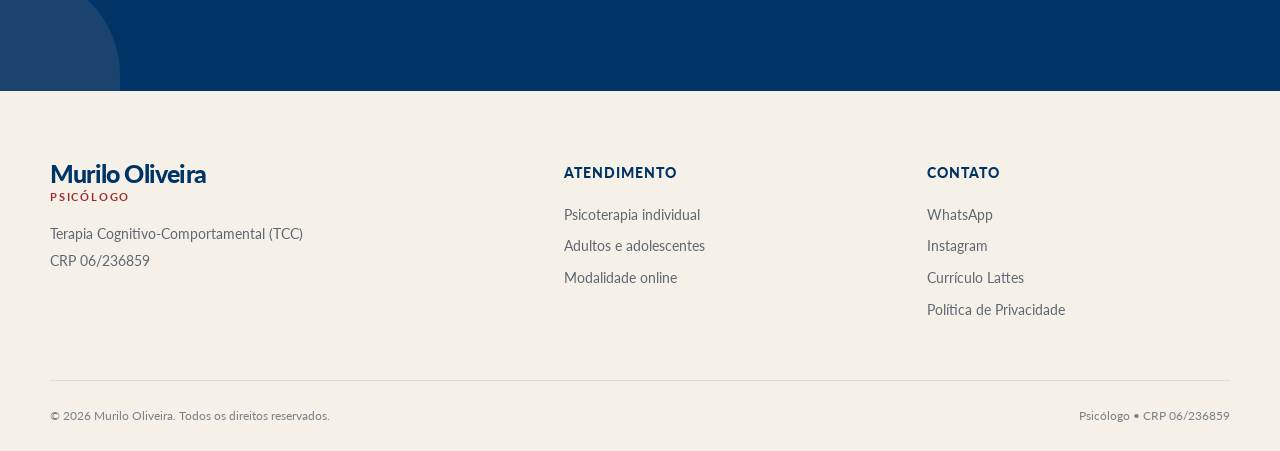
==== commit 65fabc52: "Update index.html" ====
--- a/index.html
+++ b/index.html
@@ -882,8 +882,11 @@
                 rel="noopener noreferrer"
             >
                 Currículo Lattes
+           <a
+                href="politica-de-privacidade.html"
+            >
+                Política de Privacidade
             </a>
-
         </div>
 
     </div>
--- a/estilo.css
+++ b/estilo.css
@@ -1713,4 +1713,22 @@
     }
 
 }
-```
+
+/* =========================================
+   AJUSTE EXCLUSIVO DA POLÍTICA DE PRIVACIDADE
+========================================= */
+
+body.privacy-page .header {
+    position: relative;
+}
+
+body.privacy-page .privacy-hero {
+    padding-top: 100px;
+}
+
+/* Ajuste para celulares */
+@media (max-width: 760px) {
+    body.privacy-page .privacy-hero {
+        padding-top: 65px;
+    }
+}
